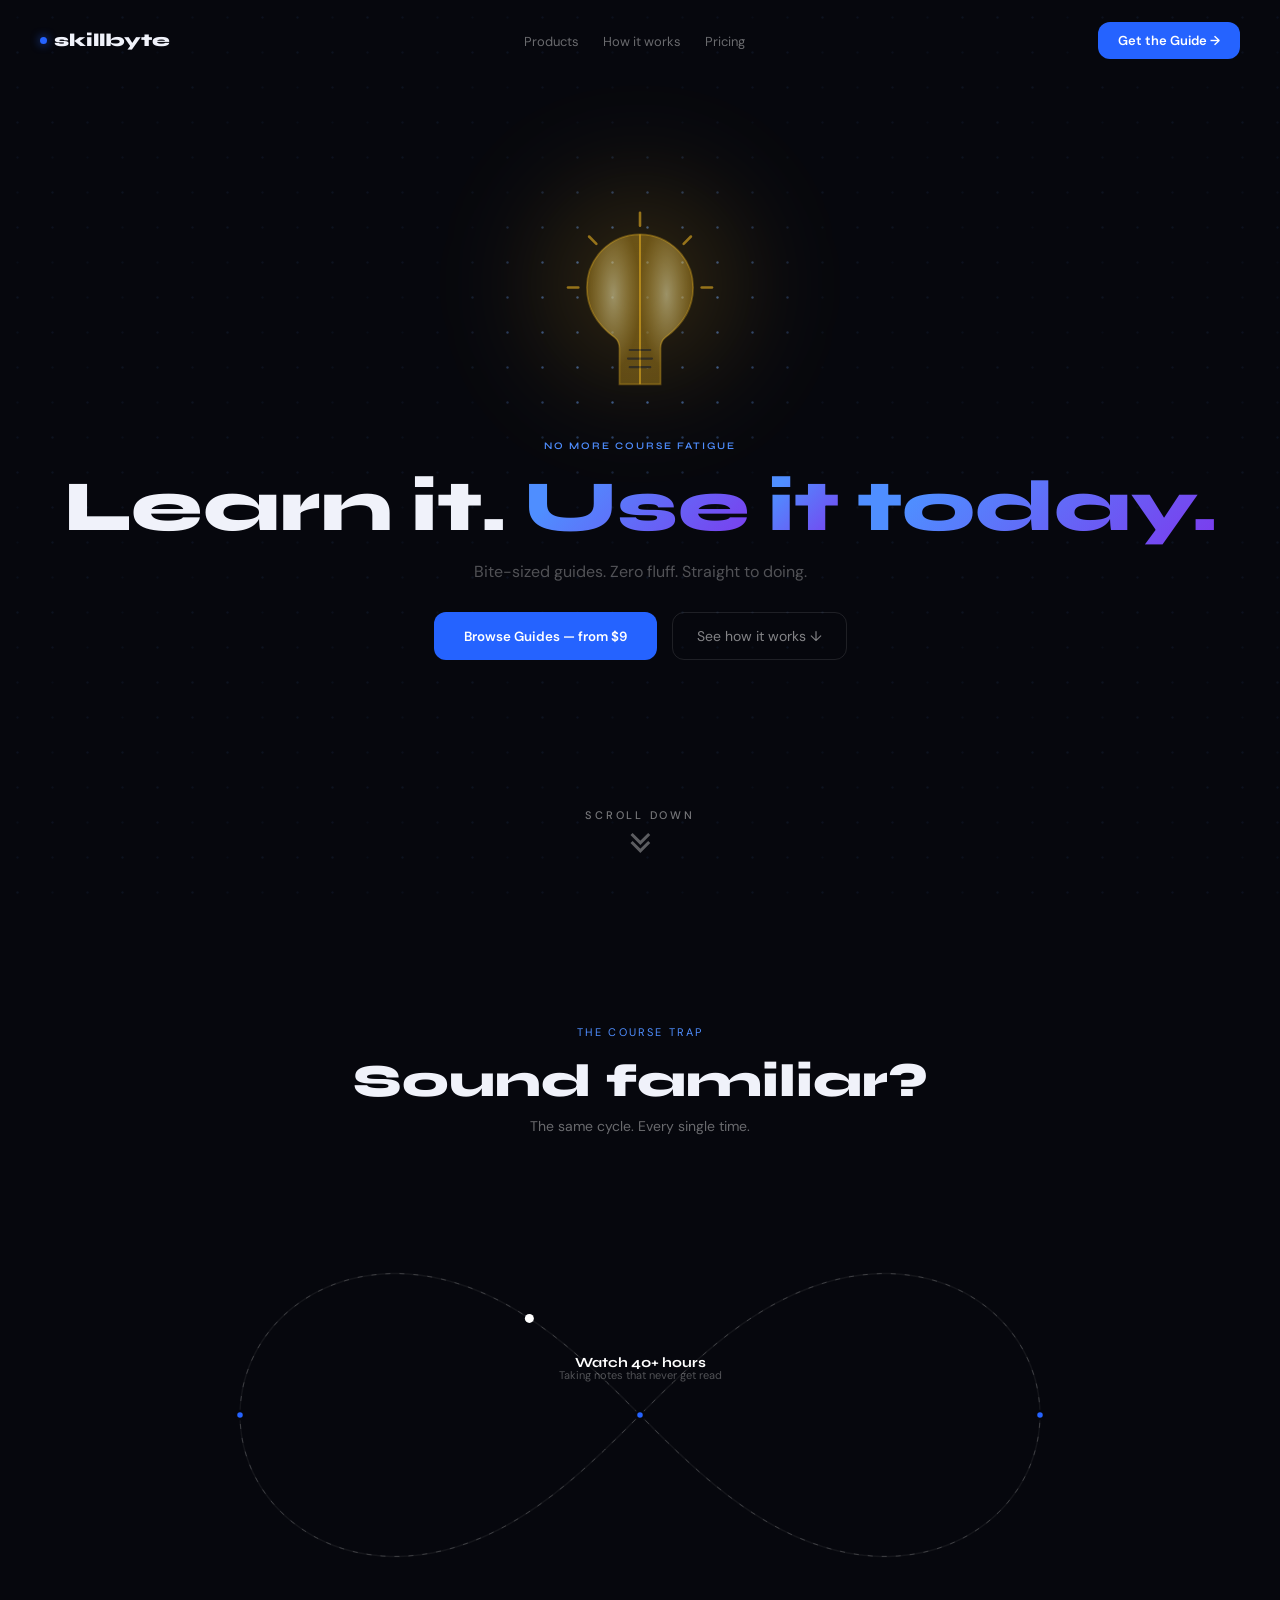
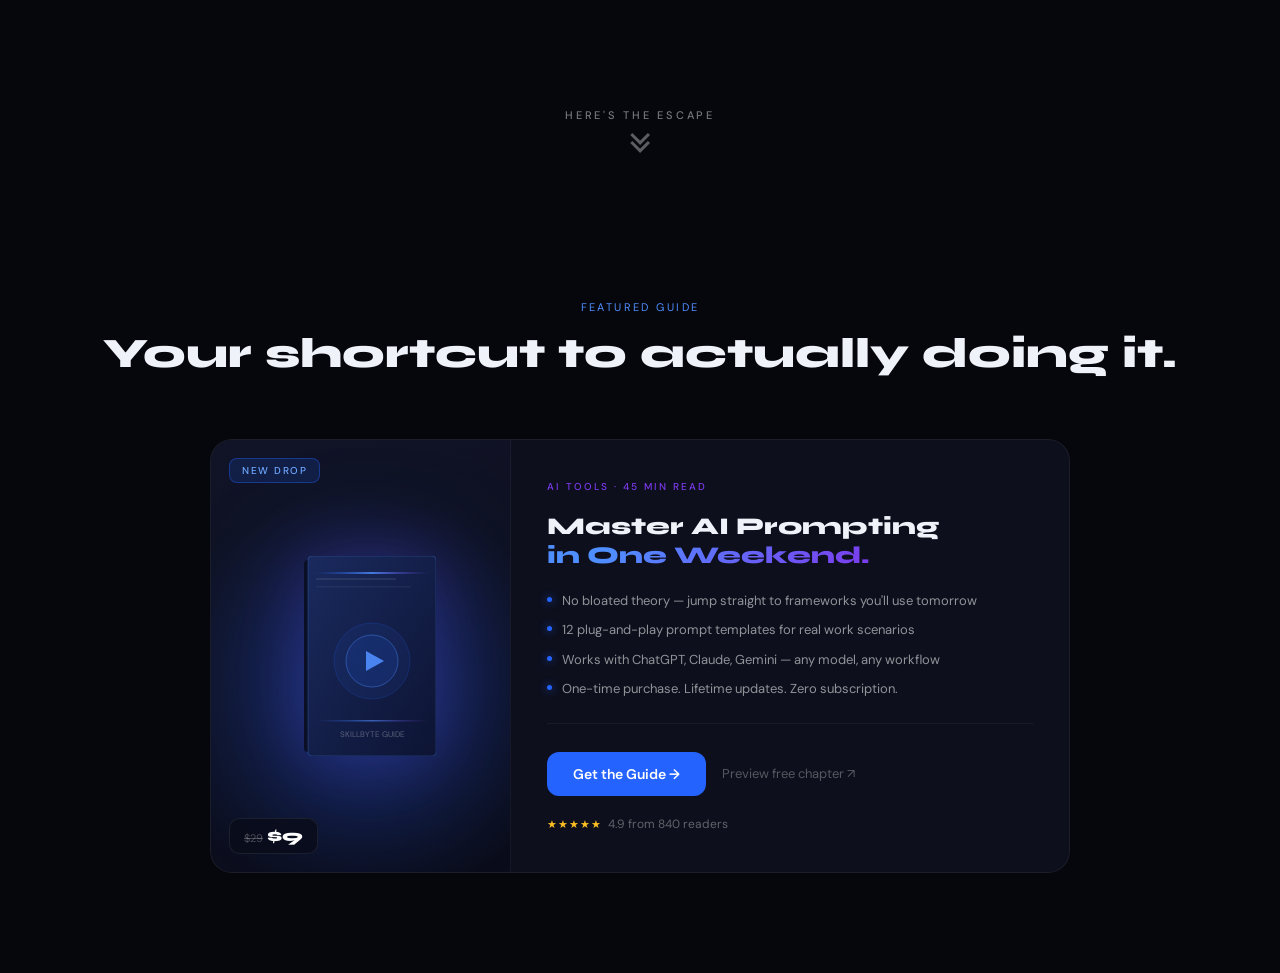
==== index.html @ 8f0558ce "Rename homepage.html to index.html for Vercel" ====
<!DOCTYPE html>
<html lang="en">
<head>
  <meta charset="UTF-8">
  <meta name="viewport" content="width=device-width, initial-scale=1.0">
  <title>Skillbyte | Break the Loop</title>
  <link href="https://fonts.googleapis.com/css2?family=Syne:wght@700;800&family=DM+Sans:wght@300;400;500&display=swap" rel="stylesheet">
  <style>
    /* GLOBAL & UTILS */
    * { margin: 0; padding: 0; box-sizing: border-box; }
    html { scroll-behavior: smooth; }
    body { background: #06070d; overflow-x: hidden; color: white; }

    /* ─── HERO ─── */
    #hero {
      height: 100vh; width: 100%;
      display: flex; flex-direction: column;
      align-items: center; justify-content: center;
      position: relative; font-family: 'Syne', sans-serif;
    }
    #bg { position: absolute; inset: 0; z-index: 0; pointer-events: none; }

    nav {
      position: absolute; top: 0; left: 0; right: 0; z-index: 10;
      display: flex; align-items: center; justify-content: space-between;
      padding: 0 40px; height: 80px;
    }
    .logo { font-size: 18px; font-weight: 800; color: #f0f2fa; text-decoration: none; display: flex; align-items: center; gap: 7px; }
    .logo-dot { width: 7px; height: 7px; border-radius: 50%; background: #2563ff; box-shadow: 0 0 10px rgba(37,99,255,0.8); }
    .nav-links { display: flex; gap: 24px; list-style: none; }
    .nav-links a { font-size: 13px; color: rgba(255,255,255,0.4); text-decoration: none; transition: 0.3s; font-family: 'DM Sans'; }
    .nav-links a:hover { color: #fff; }

    .bulb-wrap {
      position: relative; z-index: 2; height: 240px; width: 200px;
      display: flex; justify-content: center; align-items: center; margin-top: -40px;
      cursor: pointer; transition: transform 0.6s cubic-bezier(0.175, 0.885, 0.32, 1.275);
    }
    .bulb-wrap:hover { transform: scale(1.08); }

    .scroll-down-icon {
      position: absolute; bottom: 50px; left: 50%; transform: translateX(-50%);
      display: flex; flex-direction: column; align-items: center;
      z-index: 10; animation: breathe 3s infinite ease-in-out;
    }
    .scroll-text {
      font-family: 'DM Sans', sans-serif; font-size: 11px; font-weight: 500;
      letter-spacing: 0.25em; text-transform: uppercase;
      color: rgba(255,255,255,0.45); margin-bottom: 12px;
    }
    .chevron-group { display: flex; flex-direction: column; align-items: center; }
    .chevron-group span {
      display: block; width: 14px; height: 14px;
      border-bottom: 3px solid rgba(255,255,255,0.35);
      border-right: 3px solid rgba(255,255,255,0.35);
      transform: rotate(45deg); margin-top: -6px;
    }

    @keyframes breathe {
      0%, 100% { opacity: 0.4; transform: translateX(-50%) translateY(0); }
      50% { opacity: 0.9; transform: translateX(-50%) translateY(12px); }
    }

    #bloom {
      position: absolute; top: 35%; left: 50%; transform: translate(-50%, -50%);
      width: 300px; height: 300px;
      background: radial-gradient(circle, rgba(251,191,36,0.4) 0%, rgba(251,191,36,0.05) 60%, transparent 80%);
      filter: blur(45px); z-index: 1; opacity: 0; pointer-events: none;
    }

    svg#bulb { width: 120px; height: 200px; overflow: visible; }
    #hL, #hR { opacity: 0; }

    .content {
      position: relative; z-index: 5; display: flex; flex-direction: column;
      align-items: center; gap: 15px; text-align: center;
    }
    .eyebrow { font-size: 10px; font-weight: 600; letter-spacing: .2em; text-transform: uppercase; color: #4f8eff; opacity: 0; transform: translateY(10px); transition: 0.6s; }
    .eyebrow.show { opacity: 1; transform: none; }
    h1 { font-size: clamp(40px,6vw,72px); font-weight: 800; color: #f0f2fa; line-height: 1.1; display: flex; flex-wrap: wrap; justify-content: center; gap: 0 18px; }
    .word { opacity: 0; transform: translateY(30px); transition: 0.7s cubic-bezier(0.2,0,0.2,1); }
    .word.show { opacity: 1; transform: none; }
    .word.accent { background: linear-gradient(135deg,#4f8eff 20%,#7c3aed 100%); -webkit-background-clip: text; -webkit-text-fill-color: transparent; }
    .sub { font-size: 16px; color: rgba(255,255,255,0.3); max-width: 440px; font-family: 'DM Sans'; opacity: 0; transform: translateY(15px); transition: 0.6s; }
    .sub.show { opacity: 1; transform: none; }
    .btns { display: flex; gap: 15px; margin-top: 15px; opacity: 0; transform: translateY(10px); transition: 0.6s; }
    .btns.show { opacity: 1; transform: none; }

    .bp { padding: 14px 30px; border-radius: 12px; background: #2563ff; color: #fff; border: none; font-weight: 600; cursor: pointer; transition: 0.3s; font-family: 'DM Sans'; }
    .bp:hover { background: #3b7fff; transform: translateY(-2px); box-shadow: 0 10px 20px rgba(37,99,255,0.3); }
    .bs { padding: 14px 24px; border-radius: 12px; background: transparent; color: rgba(255,255,255,0.5); border: 1px solid rgba(255,255,255,0.1); cursor: pointer; transition: 0.3s; font-family: 'DM Sans'; font-size: 14px; }
    .bs:hover { color: #fff; border-color: rgba(255,255,255,0.4); background: rgba(255,255,255,0.03); }

    /* ─── TRAP SECTION ─── */
    #trap {
      background: #06070d; min-height: 100vh;
      display: flex; flex-direction: column; align-items: center; justify-content: center;
      padding: 120px 40px; position: relative;
    }
    .trap-content-wrapper {
  text-align: center;
  width: 100%; /* Ensures the wrapper fills the flex container for proper alignment */
  z-index: 2;   /* Keeps text above the background dots/canvas */
}
    .trap-eyebrow { font-family: 'DM Sans', sans-serif; font-size: 11px; letter-spacing: 0.2em; text-transform: uppercase; color: #4f8eff; margin-bottom: 14px; }
    .trap-headline { font-family: 'Syne', sans-serif; font-size: clamp(28px,4vw,46px); font-weight: 800; color: #f0f2fa; margin-bottom: 8px; }
    .trap-sub { font-family: 'DM Sans', sans-serif; font-size: 14px; color: rgba(255,255,255,0.4); margin-bottom: 60px; }
    #inf-stage { width: 100%; max-width: 720px; }
    #inf-svg { width: 100%; display: block; overflow: visible; }
    .lbl-g { transition: opacity 0.55s ease; pointer-events: none; }

    /* reveal animations */
    .trap-headline { opacity: 0; transform: translateY(30px); transition: opacity 0.8s cubic-bezier(0.2,0,0.2,1), transform 0.8s cubic-bezier(0.2,0,0.2,1); }
    .trap-eyebrow, .trap-sub { opacity: 0; transform: translateY(20px); transition: all 0.7s ease-out; }
    .reveal-active { opacity: 1 !important; transform: translateY(0) !important; }
    .reveal-item { opacity: 0; transform: translateY(20px); transition: all 0.8s cubic-bezier(0.2,0,0.2,1); }
    .reveal-item.reveal-active { opacity: 1; transform: translateY(0); }

    /* ─── CARD SECTION ─── */
    #featured {
      background: #06070d;
      padding: 100px 40px;
      display: flex;
      flex-direction: column;
      align-items: center;
      font-family: 'DM Sans', sans-serif;
    }

    .sb-eyebrow {
      font-family: 'DM Sans', sans-serif;
      font-size: 11px; letter-spacing: 0.22em;
      text-transform: uppercase; color: #4f8eff;
      margin-bottom: 14px; text-align: center;
    }
    .sb-section-title {
      font-family: 'Syne', sans-serif;
      font-size: clamp(26px, 3.5vw, 42px);
      font-weight: 800; color: #f0f2fa;
      margin-bottom: 60px; text-align: center;
    }

    .sb-card {
      position: relative; max-width: 860px; width: 100%;
      border-radius: 22px; display: flex; overflow: hidden;
      cursor: pointer;
      transition: transform 0.4s cubic-bezier(0.175, 0.885, 0.32, 1.275);
      background: #0d0f1c; border: 1px solid rgba(255,255,255,0.06);
    }
    .sb-card::before {
      content: ''; position: absolute; inset: -1px; border-radius: 23px;
      background: linear-gradient(135deg, rgba(37,99,255,0.55) 0%, rgba(124,58,237,0.35) 50%, transparent 100%);
      z-index: 0; opacity: 0; transition: opacity 0.45s ease;
    }
    .sb-card::after {
      content: ''; position: absolute; inset: 1px;
      border-radius: 21px; background: #0d0f1c; z-index: 1;
    }
    .sb-card:hover::before { opacity: 1; }
    .sb-card:hover { transform: translateY(-6px); }
    .sb-card:hover .sb-glow-orb { opacity: 1; }

    .sb-glow-orb {
      position: absolute; width: 420px; height: 320px;
      top: 50%; left: 40%; transform: translate(-50%, -50%);
      background: radial-gradient(ellipse, rgba(37,99,255,0.18) 0%, rgba(124,58,237,0.08) 50%, transparent 75%);
      filter: blur(40px); z-index: 2; opacity: 0;
      transition: opacity 0.5s ease; pointer-events: none;
    }

    .sb-card-image {
      position: relative; z-index: 3; flex: 0 0 300px; min-height: 380px;
      background: linear-gradient(160deg, #111427 0%, #0a0c1a 100%);
      display: flex; align-items: center; justify-content: center;
      overflow: hidden; border-right: 1px solid rgba(255,255,255,0.04);
    }
    .sb-img-bg-glow {
      position: absolute; inset: 0;
      background: radial-gradient(circle at 50% 60%, rgba(37,99,255,0.22) 0%, transparent 70%);
      pointer-events: none;
    }
    .sb-book-mockup {
      position: relative; z-index: 2; width: 150px;
      filter: drop-shadow(0 20px 60px rgba(37,99,255,0.35)) drop-shadow(0 0 30px rgba(124,58,237,0.2));
      transition: filter 0.4s ease, transform 0.4s ease;
    }
    .sb-card:hover .sb-book-mockup {
      filter: drop-shadow(0 24px 80px rgba(37,99,255,0.55)) drop-shadow(0 0 50px rgba(124,58,237,0.35));
      transform: scale(1.05) rotate(-1deg);
    }

    .sb-badge {
      position: absolute; top: 18px; left: 18px; z-index: 4;
      background: rgba(37,99,255,0.15); border: 1px solid rgba(37,99,255,0.4);
      border-radius: 8px; padding: 5px 12px; font-size: 10px; font-weight: 500;
      letter-spacing: 0.15em; text-transform: uppercase; color: #6fa8ff;
      backdrop-filter: blur(8px);
    }
    .sb-price-tag {
      position: absolute; bottom: 18px; left: 18px; z-index: 4;
      background: rgba(10,12,26,0.85); border: 1px solid rgba(255,255,255,0.08);
      border-radius: 10px; padding: 6px 14px;
      display: flex; align-items: baseline; gap: 4px; backdrop-filter: blur(8px);
    }
    .sb-price-old { font-size: 11px; color: rgba(255,255,255,0.25); text-decoration: line-through; }
    .sb-price-new { font-family: 'Syne', sans-serif; font-size: 18px; font-weight: 800; color: #fff; }

    .sb-card-body {
      position: relative; z-index: 3; flex: 1;
      padding: 40px 36px; display: flex; flex-direction: column;
      justify-content: center; gap: 20px;
    }
    .sb-card-tag { font-size: 10px; letter-spacing: 0.2em; text-transform: uppercase; color: #7c3aed; font-weight: 500; }
    .sb-card-title { font-family: 'Syne', sans-serif; font-size: 24px; font-weight: 800; color: #f0f2fa; line-height: 1.2; }
    .sb-card-title span { background: linear-gradient(135deg, #4f8eff 20%, #7c3aed 100%); -webkit-background-clip: text; -webkit-text-fill-color: transparent; }

    .sb-pointers { display: flex; flex-direction: column; gap: 10px; list-style: none; padding: 0; margin: 0; }
    .sb-pointer { display: flex; align-items: flex-start; gap: 10px; font-size: 13px; color: rgba(255,255,255,0.55); line-height: 1.5; }
    .sb-pointer-dot { width: 5px; height: 5px; border-radius: 50%; background: #2563ff; margin-top: 6px; flex-shrink: 0; box-shadow: 0 0 8px rgba(37,99,255,0.8); }

    .sb-divider { height: 1px; background: rgba(255,255,255,0.05); margin: 4px 0; }

    .sb-cta-row { display: flex; align-items: center; gap: 16px; margin-top: 4px; }
    .sb-cta-btn {
      padding: 13px 26px; border-radius: 12px; background: #2563ff;
      color: #fff; border: none; font-weight: 600; font-size: 14px;
      cursor: pointer; font-family: 'DM Sans', sans-serif;
      transition: all 0.3s ease; position: relative; overflow: hidden;
    }
    .sb-cta-btn::after { content: ''; position: absolute; inset: 0; background: linear-gradient(135deg, transparent 40%, rgba(255,255,255,0.15) 100%); opacity: 0; transition: opacity 0.3s; }
    .sb-cta-btn:hover { background: #3b7fff; transform: translateY(-2px); box-shadow: 0 10px 30px rgba(37,99,255,0.4), 0 0 60px rgba(37,99,255,0.15); }
    .sb-cta-btn:hover::after { opacity: 1; }

    .sb-cta-link {
      font-size: 13px; color: rgba(255,255,255,0.3); cursor: pointer;
      transition: color 0.3s; background: none; border: none;
      font-family: 'DM Sans', sans-serif; display: flex; align-items: center; gap: 5px;
    }
    .sb-cta-link:hover { color: rgba(255,255,255,0.7); }

    .sb-rating { display: flex; align-items: center; gap: 6px; font-size: 12px; color: rgba(255,255,255,0.35); }
    .sb-stars { color: #fbbf24; font-size: 11px; letter-spacing: 1px; }

    .sb-shimmer-edge {
      position: absolute; top: 0; left: 0; right: 0; height: 1px;
      background: linear-gradient(90deg, transparent 0%, rgba(37,99,255,0.6) 40%, rgba(124,58,237,0.6) 60%, transparent 100%);
      z-index: 5; opacity: 0; transition: opacity 0.4s ease;
      border-radius: 22px 22px 0 0;
    }
    .sb-card:hover .sb-shimmer-edge { opacity: 1; }

    @media (max-width: 620px) {
      .sb-card { flex-direction: column; }
      .sb-card-image { flex: 0 0 220px; min-height: 220px; border-right: none; border-bottom: 1px solid rgba(255,255,255,0.04); }
    }
  </style>
</head>
<body>

<!-- ─── HERO ─── -->
<div id="hero">
  <canvas id="bg"></canvas>
  <nav>
    <a href="#" class="logo"><span class="logo-dot"></span>skillbyte</a>
    <ul class="nav-links">
      <li><a href="#">Products</a></li>
      <li><a href="#">How it works</a></li>
      <li><a href="#">Pricing</a></li>
    </ul>
    <button class="bp" style="padding:10px 20px; font-size:13px">Get the Guide →</button>
  </nav>

  <div class="bulb-wrap" id="bulbTrigger">
    <div id="bloom"></div>
    <svg id="bulb" viewBox="0 0 140 220">
      <defs>
        <clipPath id="cL"><rect x="0" y="0" width="70" height="220"/></clipPath>
        <clipPath id="cR"><rect x="70" y="0" width="70" height="220"/></clipPath>
        <radialGradient id="ig" cx="50%" cy="40%" r="50%">
          <stop offset="0%" stop-color="#fff9c4" stop-opacity="0" id="ig0"/>
          <stop offset="100%" stop-color="#fbbf24" stop-opacity="0" id="ig1"/>
        </radialGradient>
      </defs>
      <g id="hL" clip-path="url(#cL)">
        <path d="M70,10 C36,10 8,38 8,72 C8,96 21,116 40,130 C44,133 46,138 46,143 L46,185 L70,185 Z" fill="url(#ig)" stroke="#fbbf24" stroke-opacity="0.3" stroke-width="2"/>
        <path d="M70,145 L58,145 M70,155 L56,155 M70,165 L58,165" fill="none" stroke="#222" stroke-width="2.5" stroke-linecap="round"/>
      </g>
      <g id="hR" clip-path="url(#cR)">
        <path d="M70,10 C104,10 132,38 132,72 C132,96 119,116 100,130 C96,133 94,138 94,143 L94,185 L70,185 Z" fill="url(#ig)" stroke="#fbbf24" stroke-opacity="0.3" stroke-width="2"/>
        <path d="M70,145 L82,145 M70,155 L84,155 M70,165 L82,165" fill="none" stroke="#222" stroke-width="2.5" stroke-linecap="round"/>
      </g>
      <line id="seam" x1="70" y1="10" x2="70" y2="185" stroke="#fbbf24" stroke-width="1.5" opacity="0"/>
      <g id="rays" opacity="0">
        <line x1="70" y1="0" x2="70" y2="-15" stroke="#fbbf24" stroke-width="3" stroke-linecap="round"/>
        <line x1="70" y1="0" x2="70" y2="-12" stroke="#fbbf24" stroke-width="3" stroke-linecap="round" transform="rotate(45 70 72)"/>
        <line x1="70" y1="0" x2="70" y2="-12" stroke="#fbbf24" stroke-width="3" stroke-linecap="round" transform="rotate(-45 70 72)"/>
        <line x1="70" y1="0" x2="70" y2="-12" stroke="#fbbf24" stroke-width="3" stroke-linecap="round" transform="rotate(90 70 72)"/>
        <line x1="70" y1="0" x2="70" y2="-12" stroke="#fbbf24" stroke-width="3" stroke-linecap="round" transform="rotate(-90 70 72)"/>
      </g>
    </svg>
  </div>

  <div class="scroll-down-icon">
    <span class="scroll-text">Scroll Down</span>
    <div class="chevron-group"><span></span><span></span></div>
  </div>

  <div class="content">
    <p class="eyebrow" id="ey">No more course fatigue</p>
    <h1>
      <span class="word" id="w0">Learn</span>
      <span class="word" id="w1">it.</span>
      <span class="word accent" id="w2">Use</span>
      <span class="word accent" id="w3">it</span>
      <span class="word accent" id="w4">today.</span>
    </h1>
    <p class="sub" id="sub">Bite-sized guides. Zero fluff. Straight to doing.</p>
    <div class="btns" id="btns">
      <button class="bp">Browse Guides — from $9</button>
      <button class="bs" onclick="document.getElementById('trap').scrollIntoView({behavior:'smooth'})">See how it works ↓</button>
    </div>
  </div>
</div>

<!-- ─── TRAP / LOOP ─── -->
<section id="trap">
  <div class="trap-content-wrapper">
    <p class="trap-eyebrow reveal-item">The course trap</p>
    <h2 class="trap-headline reveal-item">Sound familiar?</h2>
    <p class="trap-sub reveal-item">The same cycle. Every single time.</p>
  </div>

  <div id="inf-stage">
    <svg id="inf-svg" viewBox="0 0 720 480" xmlns="http://www.w3.org/2000/svg">
      <path id="lem-base" fill="none" stroke="rgba(255,255,255,0.055)" stroke-width="1.5"/>
      <path id="lem-dash" fill="none" stroke="rgba(255,255,255,0.18)" stroke-width="1" stroke-dasharray="5 9"/>
      <circle id="nd0" r="4" fill="#2563ff" stroke="#06070d" stroke-width="2.5"/>
      <circle id="nd1" r="4" fill="#2563ff" stroke="#06070d" stroke-width="2.5"/>
      <circle id="nd2" r="4" fill="#2563ff" stroke="#06070d" stroke-width="2.5"/>
      <circle id="nd-ring" r="11" fill="none" stroke="rgba(37,99,255,0.4)" stroke-width="1" opacity="0"/>
      <g id="lbl0" class="lbl-g" opacity="0"><text id="l0t" font-family="'Syne',sans-serif" font-size="14" font-weight="700" fill="#fff"/><text id="l0s" font-family="'DM Sans',sans-serif" font-size="11" fill="rgba(255,255,255,0.3)"/></g>
      <g id="lbl1" class="lbl-g" opacity="0"><text id="l1t" font-family="'Syne',sans-serif" font-size="14" font-weight="700" fill="#fff"/><text id="l1s" font-family="'DM Sans',sans-serif" font-size="11" fill="rgba(255,255,255,0.3)"/></g>
      <g id="lbl2" class="lbl-g" opacity="0"><text id="l2t" font-family="'Syne',sans-serif" font-size="14" font-weight="700" fill="#fff"/><text id="l2s" font-family="'DM Sans',sans-serif" font-size="11" fill="rgba(255,255,255,0.3)"/></g>
      <circle id="traveller" r="4.5" fill="#ffffff"/>
    </svg>
  </div>

  <div class="scroll-down-icon">
    <span class="scroll-text">Here's the Escape</span>
    <div class="chevron-group"><span></span><span></span></div>
  </div>
</section>

<!-- ─── FEATURED CARD ─── -->
<section id="featured" class="reveal-section">
  <p class="sb-eyebrow reveal-item">Featured Guide</p>
  <h2 class="sb-section-title reveal-item">Your shortcut to actually doing it.</h2>

  <div class="sb-card reveal-item">
    <div class="sb-shimmer-edge"></div>
    <div class="sb-glow-orb"></div>

    <div class="sb-card-image">
      <div class="sb-img-bg-glow"></div>
      <div class="sb-badge">New Drop</div>

      <svg class="sb-book-mockup" viewBox="0 0 150 200" xmlns="http://www.w3.org/2000/svg">
        <defs>
          <linearGradient id="bookCover" x1="0%" y1="0%" x2="100%" y2="100%">
            <stop offset="0%" stop-color="#1a2a5e"/>
            <stop offset="100%" stop-color="#0d1433"/>
          </linearGradient>
          <linearGradient id="bookSpine" x1="0%" y1="0%" x2="100%" y2="0%">
            <stop offset="0%" stop-color="#0a0f25"/>
            <stop offset="100%" stop-color="#1a2a5e"/>
          </linearGradient>
          <linearGradient id="glowLine" x1="0%" y1="0%" x2="100%" y2="0%">
            <stop offset="0%" stop-color="#2563ff" stop-opacity="0"/>
            <stop offset="50%" stop-color="#4f8eff"/>
            <stop offset="100%" stop-color="#7c3aed" stop-opacity="0"/>
          </linearGradient>
        </defs>
        <rect x="18" y="4" width="132" height="192" rx="4" fill="url(#bookSpine)"/>
        <rect x="22" y="0" width="128" height="200" rx="4" fill="url(#bookCover)"/>
        <rect x="22" y="0" width="128" height="200" rx="4" fill="none" stroke="rgba(79,142,255,0.25)" stroke-width="1"/>
        <rect x="30" y="16" width="112" height="2" rx="1" fill="url(#glowLine)" opacity="0.8"/>
        <rect x="30" y="22" width="80" height="2" rx="1" fill="rgba(255,255,255,0.08)"/>
        <rect x="30" y="30" width="95" height="1.5" rx="1" fill="rgba(255,255,255,0.05)"/>
        <circle cx="86" cy="105" r="38" fill="rgba(37,99,255,0.08)" stroke="rgba(37,99,255,0.2)" stroke-width="1"/>
        <circle cx="86" cy="105" r="26" fill="rgba(37,99,255,0.12)" stroke="rgba(79,142,255,0.4)" stroke-width="1"/>
        <polygon points="80,95 80,115 98,105" fill="#4f8eff" opacity="0.9"/>
        <rect x="30" y="164" width="112" height="1.5" rx="1" fill="url(#glowLine)" opacity="0.6"/>
        <text x="86" y="181" font-family="'DM Sans', sans-serif" font-size="8" fill="rgba(255,255,255,0.3)" text-anchor="middle">SKILLBYTE GUIDE</text>
      </svg>

      <div class="sb-price-tag">
        <span class="sb-price-old">$29</span>
        <span class="sb-price-new">$9</span>
      </div>
    </div>

    <div class="sb-card-body">
      <p class="sb-card-tag">AI Tools · 45 min read</p>
      <h3 class="sb-card-title">Master AI Prompting<br><span>in One Weekend.</span></h3>

      <ul class="sb-pointers">
        <li class="sb-pointer">
          <div class="sb-pointer-dot"></div>
          <span>No bloated theory — jump straight to frameworks you'll use tomorrow</span>
        </li>
        <li class="sb-pointer">
          <div class="sb-pointer-dot"></div>
          <span>12 plug-and-play prompt templates for real work scenarios</span>
        </li>
        <li class="sb-pointer">
          <div class="sb-pointer-dot"></div>
          <span>Works with ChatGPT, Claude, Gemini — any model, any workflow</span>
        </li>
        <li class="sb-pointer">
          <div class="sb-pointer-dot"></div>
          <span>One-time purchase. Lifetime updates. Zero subscription.</span>
        </li>
      </ul>

      <div class="sb-divider"></div>

      <div class="sb-cta-row">
        <button class="sb-cta-btn">Get the Guide →</button>
        <button class="sb-cta-link">Preview free chapter ↗</button>
      </div>

      <div class="sb-rating">
        <span class="sb-stars">★★★★★</span>
        <span>4.9 from 840 readers</span>
      </div>
    </div>
  </div>
</section>

<script>
(function(){
  // 1. HERO CANVAS DOTS
  const canvas = document.getElementById('bg'), ctx = canvas.getContext('2d');
  let dots = [], W, H, mx = -999, my = -999, pulse = 0, pulseX = 0, pulseY = 0;
  const clinkSound = new Audio('https://www.soundjay.com/buttons/button-10.mp3');
  clinkSound.volume = 0.4;

  function resize() {
    W = canvas.width = window.innerWidth; H = canvas.height = window.innerHeight;
    dots = []; const spacing = 35;
    for (let x = spacing / 2; x < W; x += spacing)
      for (let y = spacing / 2; y < H; y += spacing)
        dots.push({ x, y, baseO: 0.04 + Math.random() * 0.04 });
  }
  function drawDots() {
    ctx.clearRect(0, 0, W, H);
    dots.forEach(d => {
      let distM = Math.hypot(d.x - mx, d.y - my);
      let hover = distM < 160 ? (1 - distM / 160) * 0.5 : 0;
      let wave = 0;
      if (pulse > 0) {
        let distB = Math.hypot(d.x - pulseX, d.y - pulseY);
        let waveR = pulse * 1200, waveD = Math.abs(distB - waveR);
        if (waveD < 100) wave = (1 - waveD / 100) * 0.5 * (1 - pulse);
      }
      ctx.beginPath(); ctx.arc(d.x, d.y, 1.2, 0, 7);
      ctx.fillStyle = `rgba(100, 160, 255, ${d.baseO + hover + wave})`;
      ctx.fill();
    });
    if (pulse > 0) { pulse += 0.015; if (pulse > 1) pulse = 0; }
    requestAnimationFrame(drawDots);
  }
  window.addEventListener('resize', resize);
  window.addEventListener('mousemove', e => { mx = e.clientX; my = e.clientY; });
  resize(); drawDots();

  // 2. HERO ANIMATION
  const anim = (dur, fn) => new Promise(res => {
    const s = performance.now();
    function step(now) {
      let p = Math.min((now - s) / dur, 1);
      fn(p); p < 1 ? requestAnimationFrame(step) : res();
    }
    requestAnimationFrame(step);
  });

  async function runHero() {
    document.getElementById('ey').classList.add('show');
    for (let i = 0; i < 5; i++) {
      await new Promise(r => setTimeout(r, 90));
      document.getElementById('w' + i).classList.add('show');
    }
    document.getElementById('sub').classList.add('show');
    document.getElementById('btns').classList.add('show');
    const hL = document.getElementById('hL'), hR = document.getElementById('hR');
    await anim(1000, p => {
      let x = 60 * (1 - p);
      hL.style.transform = `translateX(${-x}px)`;
      hR.style.transform = `translateX(${x}px)`;
      hL.style.opacity = hR.style.opacity = p;
    });
    clinkSound.play().catch(() => {});
    document.getElementById('seam').style.opacity = 0.5;
    const r = document.getElementById('bulb').getBoundingClientRect();
    pulseX = r.left + r.width / 2; pulseY = r.top + r.height / 2; pulse = 0.01;
    anim(500, p => {
      document.getElementById('ig0').setAttribute('stop-opacity', p);
      document.getElementById('ig1').setAttribute('stop-opacity', p * 0.6);
      document.getElementById('bloom').style.opacity = p;
      document.getElementById('rays').style.opacity = p;
    });
  }
  setTimeout(runHero, 600);

  // 3. INFINITY LOOP
  const cx = 360, cy = 220, a = 400;
  function lem(t) {
    const d = 1 + Math.sin(t) * Math.sin(t);
    return { x: cx + a * Math.cos(t) / d, y: cy + a * Math.sin(t) * Math.cos(t) / d };
  }
  function buildPath() {
    let d = '';
    for (let i = 0; i <= 500; i++) {
      const t = (i / 500) * 2 * Math.PI, p = lem(t);
      d += (i === 0 ? 'M' : 'L') + p.x.toFixed(1) + ',' + p.y.toFixed(1);
    }
    return d + 'Z';
  }
  document.getElementById('lem-base').setAttribute('d', buildPath());
  document.getElementById('lem-dash').setAttribute('d', buildPath());

  const nodes = [
    { label: 'Watch 40+ hours',    sub: 'Taking notes that never get read', angle: Math.PI * 0.5, offX: 0,   offY: -22, anchor: 'middle' },
    { label: 'Buy another course', sub: '"Surely this one works..."',        angle: Math.PI,       offX: -22, offY: 0,   anchor: 'end'    },
    { label: 'Forget it all',      sub: 'Back to square one',                angle: 0,             offX: 22,  offY: 0,   anchor: 'start'  },
  ];
  nodes.forEach((n, i) => {
    const p = lem(n.angle); n.x = p.x; n.y = p.y;
    document.getElementById('nd' + i).setAttribute('cx', p.x);
    document.getElementById('nd' + i).setAttribute('cy', p.y);
    const tx = p.x + n.offX * 2.6, ty = p.y + n.offY * 2.4;
    const t = document.getElementById('l' + i + 't'), s = document.getElementById('l' + i + 's');
    t.setAttribute('x', tx); t.setAttribute('y', ty); t.setAttribute('text-anchor', n.anchor); t.setAttribute('dominant-baseline', 'central');
    s.setAttribute('x', tx); s.setAttribute('y', ty + 17); s.setAttribute('text-anchor', n.anchor);
    t.textContent = n.label; s.textContent = n.sub;
  });

  let doff = 0;
  (function tickD() { doff -= 0.42; document.getElementById('lem-dash').style.strokeDashoffset = doff; requestAnimationFrame(tickD); })();

  const trav = document.getElementById('traveller'), ring = document.getElementById('nd-ring');
  let T = 0, activeNode = -1, fadeOutTimer = null;
  (function animTravel() {
    T += 0.04; const p = lem(T);
    trav.setAttribute('cx', p.x); trav.setAttribute('cy', p.y);
    let hit = -1;
    nodes.forEach((n, i) => { if (Math.hypot(p.x - n.x, p.y - n.y) < 32) hit = i; });
    if (hit !== -1) {
      if (activeNode !== hit) {
        if (fadeOutTimer) clearTimeout(fadeOutTimer);
        if (activeNode !== -1) document.getElementById('lbl' + activeNode).style.opacity = '0';
        activeNode = hit; document.getElementById('lbl' + hit).style.opacity = '1';
        ring.setAttribute('cx', nodes[hit].x); ring.setAttribute('cy', nodes[hit].y); ring.style.opacity = '1';
      }
    } else if (activeNode !== -1) {
      const prev = activeNode; activeNode = -1; ring.style.opacity = '0';
      fadeOutTimer = setTimeout(() => { document.getElementById('lbl' + prev).style.opacity = '0'; }, 800);
    }
    requestAnimationFrame(animTravel);
  })();

  // 4. SCROLL REVEAL — watches both #trap and #featured
  const observer = new IntersectionObserver((entries) => {
    entries.forEach(entry => {
      if (entry.isIntersecting) {
        entry.target.querySelectorAll('.reveal-item').forEach((item, i) => {
          setTimeout(() => item.classList.add('reveal-active'), i * 150);
        });
        observer.unobserve(entry.target);
      }
    });
  }, { threshold: 0.15 });

  document.querySelectorAll('#trap, #featured').forEach(el => observer.observe(el));
})();
</script>
</body>
</html>
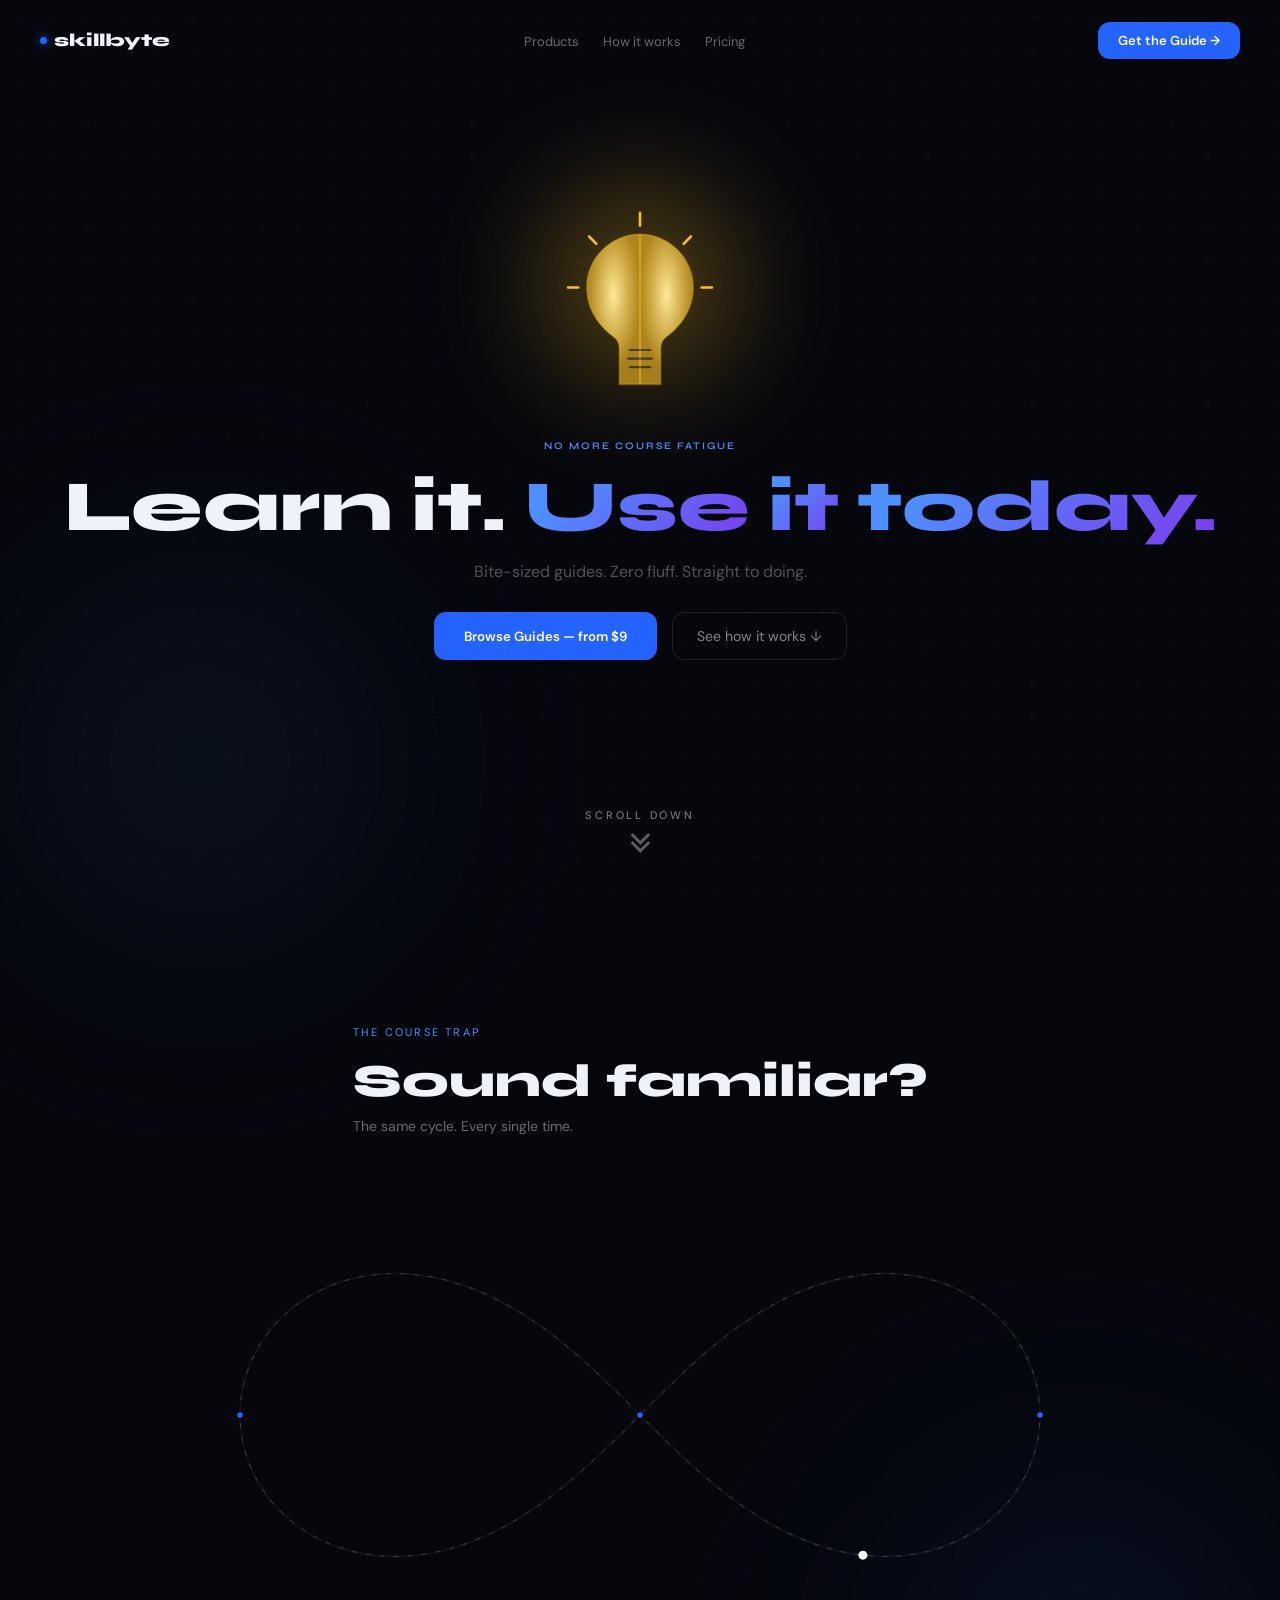
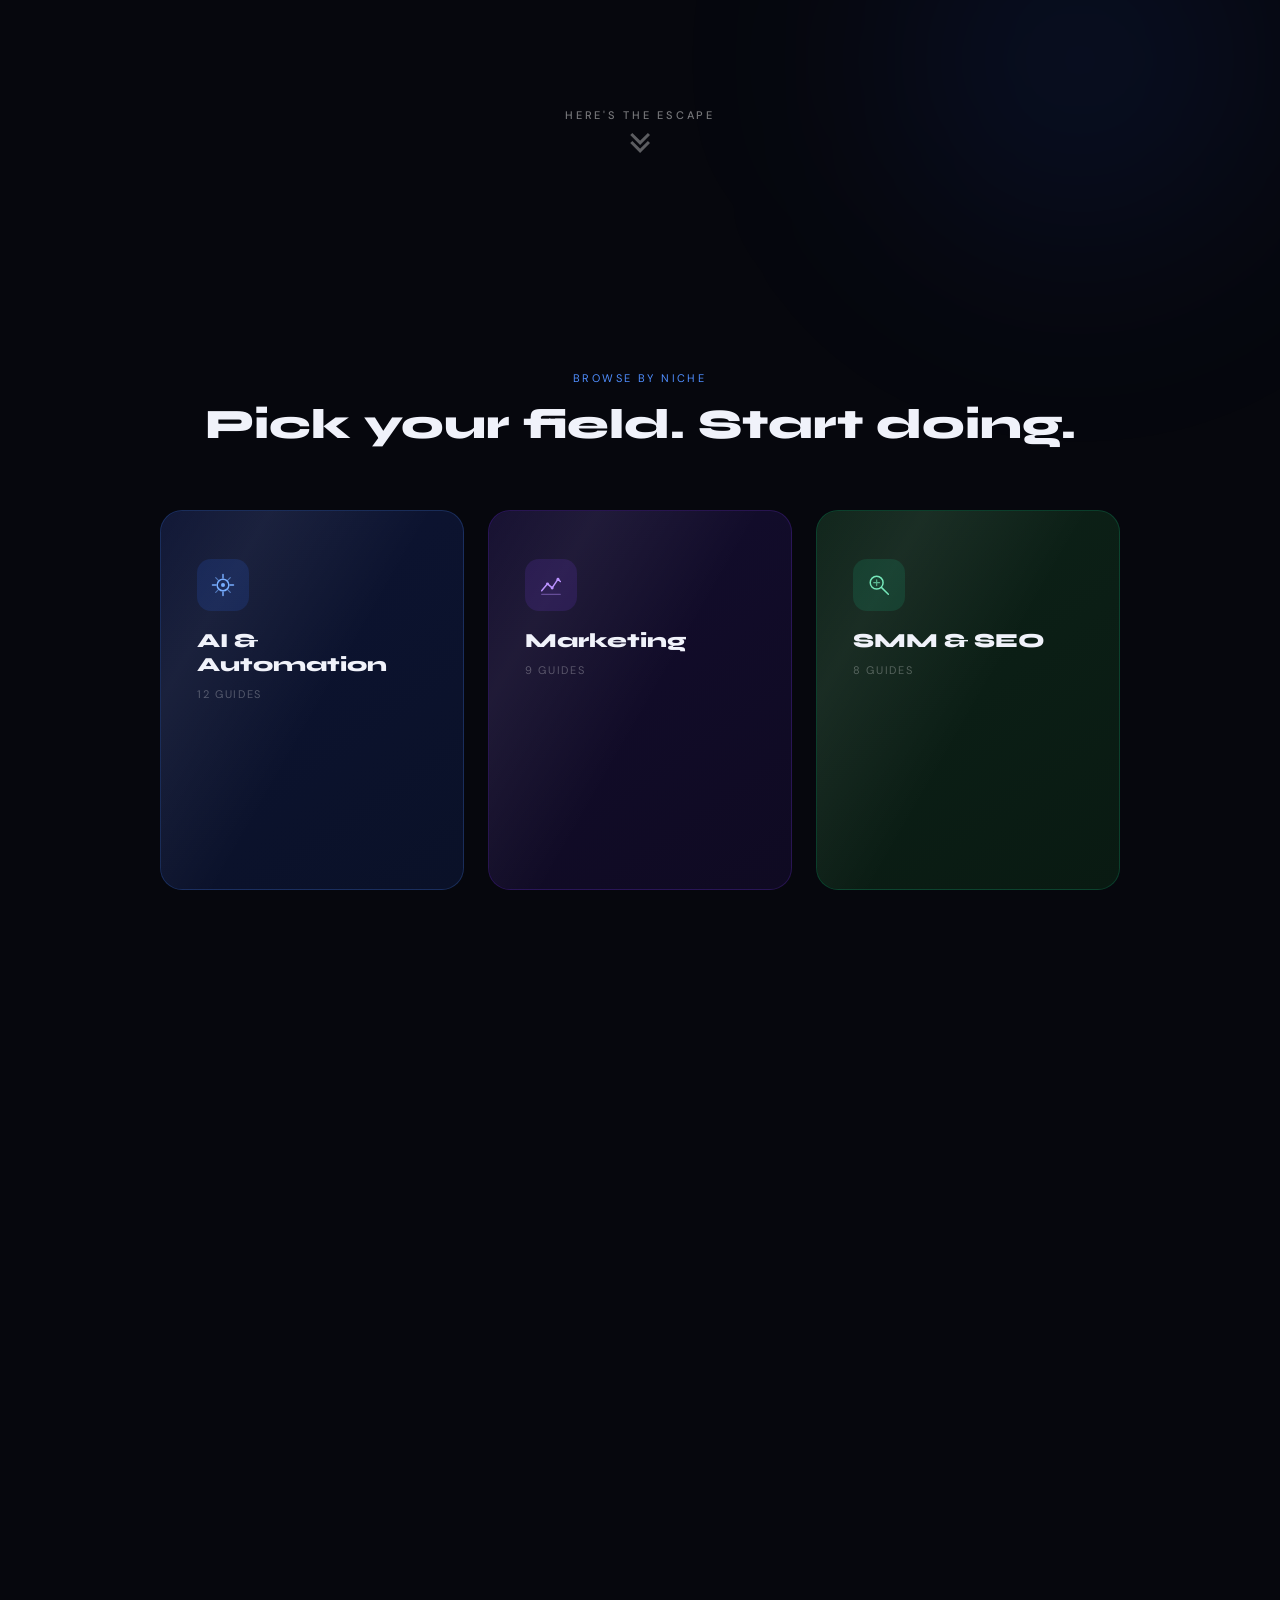
==== commit e6d63470: "Updated with form, testimonial, cards" ====
--- a/index.html
+++ b/index.html
@@ -3,585 +3,433 @@
 <head>
   <meta charset="UTF-8">
   <meta name="viewport" content="width=device-width, initial-scale=1.0">
-  <title>Skillbyte | Break the Loop</title>
-  <link href="https://fonts.googleapis.com/css2?family=Syne:wght@700;800&family=DM+Sans:wght@300;400;500&display=swap" rel="stylesheet">
-  <style>
-    /* GLOBAL & UTILS */
-    * { margin: 0; padding: 0; box-sizing: border-box; }
-    html { scroll-behavior: smooth; }
-    body { background: #06070d; overflow-x: hidden; color: white; }
-
-    /* ─── HERO ─── */
-    #hero {
-      height: 100vh; width: 100%;
-      display: flex; flex-direction: column;
-      align-items: center; justify-content: center;
-      position: relative; font-family: 'Syne', sans-serif;
+
+  <!-- ── PRIMARY SEO ── -->
+  <title>Skillbyte | Learn It. Use It Today. Bite-Sized Guides from $9</title>
+  <meta name="description" content="Skillbyte publishes ruthlessly edited, bite-sized guides on AI, Marketing, and SEO. Zero fluff. Go from zero to doing in a single 45-minute read. From $9.">
+  <meta name="keywords" content="bite-sized guides, AI guides, marketing guides, SEO guides, online learning, practical guides, no-fluff learning">
+  <meta name="author" content="Skillbyte">
+  <link rel="canonical" href="https://skillbyte.co/">
+
+  <!-- ── OPEN GRAPH (Facebook / LinkedIn) ── -->
+  <meta property="og:type" content="website">
+  <meta property="og:url" content="https://skillbyte.co/">
+  <meta property="og:title" content="Skillbyte | Bite-Sized Guides. Zero Fluff. Straight to Doing.">
+  <meta property="og:description" content="Break the course loop. Skillbyte guides get you from zero to doing in 45 minutes flat — starting from $9.">
+  <meta property="og:image" content="https://skillbyte.co/og-image.png">
+  <meta property="og:site_name" content="Skillbyte">
+
+  <!-- ── TWITTER CARD ── -->
+  <meta name="twitter:card" content="summary_large_image">
+  <meta name="twitter:url" content="https://skillbyte.co/">
+  <meta name="twitter:title" content="Skillbyte | Bite-Sized Guides. Zero Fluff. Straight to Doing.">
+  <meta name="twitter:description" content="Break the course loop. Skillbyte guides get you from zero to doing in 45 minutes flat — starting from $9.">
+  <meta name="twitter:image" content="https://skillbyte.co/og-image.png">
+
+  <!-- ── STRUCTURED DATA (JSON-LD) ── -->
+  <script type="application/ld+json">
+  {
+    "@context": "https://schema.org",
+    "@type": "Organization",
+    "name": "Skillbyte",
+    "url": "https://skillbyte.co",
+    "description": "Bite-sized, practical guides on AI, Marketing, and SEO. Zero fluff — go from zero to doing in a single sitting.",
+    "logo": "https://skillbyte.co/logo.png",
+    "contactPoint": {
+      "@type": "ContactPoint",
+      "contactType": "Customer Support",
+      "email": "aaksss0691@gmail.com"
+    },
+    "offers": {
+      "@type": "AggregateOffer",
+      "priceCurrency": "USD",
+      "lowPrice": "9",
+      "offerCount": "12"
     }
-    #bg { position: absolute; inset: 0; z-index: 0; pointer-events: none; }
-
-    nav {
-      position: absolute; top: 0; left: 0; right: 0; z-index: 10;
-      display: flex; align-items: center; justify-content: space-between;
-      padding: 0 40px; height: 80px;
-    }
-    .logo { font-size: 18px; font-weight: 800; color: #f0f2fa; text-decoration: none; display: flex; align-items: center; gap: 7px; }
-    .logo-dot { width: 7px; height: 7px; border-radius: 50%; background: #2563ff; box-shadow: 0 0 10px rgba(37,99,255,0.8); }
-    .nav-links { display: flex; gap: 24px; list-style: none; }
-    .nav-links a { font-size: 13px; color: rgba(255,255,255,0.4); text-decoration: none; transition: 0.3s; font-family: 'DM Sans'; }
-    .nav-links a:hover { color: #fff; }
-
-    .bulb-wrap {
-      position: relative; z-index: 2; height: 240px; width: 200px;
-      display: flex; justify-content: center; align-items: center; margin-top: -40px;
-      cursor: pointer; transition: transform 0.6s cubic-bezier(0.175, 0.885, 0.32, 1.275);
-    }
-    .bulb-wrap:hover { transform: scale(1.08); }
-
-    .scroll-down-icon {
-      position: absolute; bottom: 50px; left: 50%; transform: translateX(-50%);
-      display: flex; flex-direction: column; align-items: center;
-      z-index: 10; animation: breathe 3s infinite ease-in-out;
-    }
-    .scroll-text {
-      font-family: 'DM Sans', sans-serif; font-size: 11px; font-weight: 500;
-      letter-spacing: 0.25em; text-transform: uppercase;
-      color: rgba(255,255,255,0.45); margin-bottom: 12px;
-    }
-    .chevron-group { display: flex; flex-direction: column; align-items: center; }
-    .chevron-group span {
-      display: block; width: 14px; height: 14px;
-      border-bottom: 3px solid rgba(255,255,255,0.35);
-      border-right: 3px solid rgba(255,255,255,0.35);
-      transform: rotate(45deg); margin-top: -6px;
-    }
-
-    @keyframes breathe {
-      0%, 100% { opacity: 0.4; transform: translateX(-50%) translateY(0); }
-      50% { opacity: 0.9; transform: translateX(-50%) translateY(12px); }
-    }
-
-    #bloom {
-      position: absolute; top: 35%; left: 50%; transform: translate(-50%, -50%);
-      width: 300px; height: 300px;
-      background: radial-gradient(circle, rgba(251,191,36,0.4) 0%, rgba(251,191,36,0.05) 60%, transparent 80%);
-      filter: blur(45px); z-index: 1; opacity: 0; pointer-events: none;
-    }
-
-    svg#bulb { width: 120px; height: 200px; overflow: visible; }
-    #hL, #hR { opacity: 0; }
-
-    .content {
-      position: relative; z-index: 5; display: flex; flex-direction: column;
-      align-items: center; gap: 15px; text-align: center;
-    }
-    .eyebrow { font-size: 10px; font-weight: 600; letter-spacing: .2em; text-transform: uppercase; color: #4f8eff; opacity: 0; transform: translateY(10px); transition: 0.6s; }
-    .eyebrow.show { opacity: 1; transform: none; }
-    h1 { font-size: clamp(40px,6vw,72px); font-weight: 800; color: #f0f2fa; line-height: 1.1; display: flex; flex-wrap: wrap; justify-content: center; gap: 0 18px; }
-    .word { opacity: 0; transform: translateY(30px); transition: 0.7s cubic-bezier(0.2,0,0.2,1); }
-    .word.show { opacity: 1; transform: none; }
-    .word.accent { background: linear-gradient(135deg,#4f8eff 20%,#7c3aed 100%); -webkit-background-clip: text; -webkit-text-fill-color: transparent; }
-    .sub { font-size: 16px; color: rgba(255,255,255,0.3); max-width: 440px; font-family: 'DM Sans'; opacity: 0; transform: translateY(15px); transition: 0.6s; }
-    .sub.show { opacity: 1; transform: none; }
-    .btns { display: flex; gap: 15px; margin-top: 15px; opacity: 0; transform: translateY(10px); transition: 0.6s; }
-    .btns.show { opacity: 1; transform: none; }
-
-    .bp { padding: 14px 30px; border-radius: 12px; background: #2563ff; color: #fff; border: none; font-weight: 600; cursor: pointer; transition: 0.3s; font-family: 'DM Sans'; }
-    .bp:hover { background: #3b7fff; transform: translateY(-2px); box-shadow: 0 10px 20px rgba(37,99,255,0.3); }
-    .bs { padding: 14px 24px; border-radius: 12px; background: transparent; color: rgba(255,255,255,0.5); border: 1px solid rgba(255,255,255,0.1); cursor: pointer; transition: 0.3s; font-family: 'DM Sans'; font-size: 14px; }
-    .bs:hover { color: #fff; border-color: rgba(255,255,255,0.4); background: rgba(255,255,255,0.03); }
-
-    /* ─── TRAP SECTION ─── */
-    #trap {
-      background: #06070d; min-height: 100vh;
-      display: flex; flex-direction: column; align-items: center; justify-content: center;
-      padding: 120px 40px; position: relative;
-    }
-    .trap-content-wrapper {
-  text-align: center;
-  width: 100%; /* Ensures the wrapper fills the flex container for proper alignment */
-  z-index: 2;   /* Keeps text above the background dots/canvas */
-}
-    .trap-eyebrow { font-family: 'DM Sans', sans-serif; font-size: 11px; letter-spacing: 0.2em; text-transform: uppercase; color: #4f8eff; margin-bottom: 14px; }
-    .trap-headline { font-family: 'Syne', sans-serif; font-size: clamp(28px,4vw,46px); font-weight: 800; color: #f0f2fa; margin-bottom: 8px; }
-    .trap-sub { font-family: 'DM Sans', sans-serif; font-size: 14px; color: rgba(255,255,255,0.4); margin-bottom: 60px; }
-    #inf-stage { width: 100%; max-width: 720px; }
-    #inf-svg { width: 100%; display: block; overflow: visible; }
-    .lbl-g { transition: opacity 0.55s ease; pointer-events: none; }
-
-    /* reveal animations */
-    .trap-headline { opacity: 0; transform: translateY(30px); transition: opacity 0.8s cubic-bezier(0.2,0,0.2,1), transform 0.8s cubic-bezier(0.2,0,0.2,1); }
-    .trap-eyebrow, .trap-sub { opacity: 0; transform: translateY(20px); transition: all 0.7s ease-out; }
-    .reveal-active { opacity: 1 !important; transform: translateY(0) !important; }
-    .reveal-item { opacity: 0; transform: translateY(20px); transition: all 0.8s cubic-bezier(0.2,0,0.2,1); }
-    .reveal-item.reveal-active { opacity: 1; transform: translateY(0); }
-
-    /* ─── CARD SECTION ─── */
-    #featured {
-      background: #06070d;
-      padding: 100px 40px;
-      display: flex;
-      flex-direction: column;
-      align-items: center;
-      font-family: 'DM Sans', sans-serif;
-    }
-
-    .sb-eyebrow {
-      font-family: 'DM Sans', sans-serif;
-      font-size: 11px; letter-spacing: 0.22em;
-      text-transform: uppercase; color: #4f8eff;
-      margin-bottom: 14px; text-align: center;
-    }
-    .sb-section-title {
-      font-family: 'Syne', sans-serif;
-      font-size: clamp(26px, 3.5vw, 42px);
-      font-weight: 800; color: #f0f2fa;
-      margin-bottom: 60px; text-align: center;
-    }
-
-    .sb-card {
-      position: relative; max-width: 860px; width: 100%;
-      border-radius: 22px; display: flex; overflow: hidden;
-      cursor: pointer;
-      transition: transform 0.4s cubic-bezier(0.175, 0.885, 0.32, 1.275);
-      background: #0d0f1c; border: 1px solid rgba(255,255,255,0.06);
-    }
-    .sb-card::before {
-      content: ''; position: absolute; inset: -1px; border-radius: 23px;
-      background: linear-gradient(135deg, rgba(37,99,255,0.55) 0%, rgba(124,58,237,0.35) 50%, transparent 100%);
-      z-index: 0; opacity: 0; transition: opacity 0.45s ease;
-    }
-    .sb-card::after {
-      content: ''; position: absolute; inset: 1px;
-      border-radius: 21px; background: #0d0f1c; z-index: 1;
-    }
-    .sb-card:hover::before { opacity: 1; }
-    .sb-card:hover { transform: translateY(-6px); }
-    .sb-card:hover .sb-glow-orb { opacity: 1; }
-
-    .sb-glow-orb {
-      position: absolute; width: 420px; height: 320px;
-      top: 50%; left: 40%; transform: translate(-50%, -50%);
-      background: radial-gradient(ellipse, rgba(37,99,255,0.18) 0%, rgba(124,58,237,0.08) 50%, transparent 75%);
-      filter: blur(40px); z-index: 2; opacity: 0;
-      transition: opacity 0.5s ease; pointer-events: none;
-    }
-
-    .sb-card-image {
-      position: relative; z-index: 3; flex: 0 0 300px; min-height: 380px;
-      background: linear-gradient(160deg, #111427 0%, #0a0c1a 100%);
-      display: flex; align-items: center; justify-content: center;
-      overflow: hidden; border-right: 1px solid rgba(255,255,255,0.04);
-    }
-    .sb-img-bg-glow {
-      position: absolute; inset: 0;
-      background: radial-gradient(circle at 50% 60%, rgba(37,99,255,0.22) 0%, transparent 70%);
-      pointer-events: none;
-    }
-    .sb-book-mockup {
-      position: relative; z-index: 2; width: 150px;
-      filter: drop-shadow(0 20px 60px rgba(37,99,255,0.35)) drop-shadow(0 0 30px rgba(124,58,237,0.2));
-      transition: filter 0.4s ease, transform 0.4s ease;
-    }
-    .sb-card:hover .sb-book-mockup {
-      filter: drop-shadow(0 24px 80px rgba(37,99,255,0.55)) drop-shadow(0 0 50px rgba(124,58,237,0.35));
-      transform: scale(1.05) rotate(-1deg);
-    }
-
-    .sb-badge {
-      position: absolute; top: 18px; left: 18px; z-index: 4;
-      background: rgba(37,99,255,0.15); border: 1px solid rgba(37,99,255,0.4);
-      border-radius: 8px; padding: 5px 12px; font-size: 10px; font-weight: 500;
-      letter-spacing: 0.15em; text-transform: uppercase; color: #6fa8ff;
-      backdrop-filter: blur(8px);
-    }
-    .sb-price-tag {
-      position: absolute; bottom: 18px; left: 18px; z-index: 4;
-      background: rgba(10,12,26,0.85); border: 1px solid rgba(255,255,255,0.08);
-      border-radius: 10px; padding: 6px 14px;
-      display: flex; align-items: baseline; gap: 4px; backdrop-filter: blur(8px);
-    }
-    .sb-price-old { font-size: 11px; color: rgba(255,255,255,0.25); text-decoration: line-through; }
-    .sb-price-new { font-family: 'Syne', sans-serif; font-size: 18px; font-weight: 800; color: #fff; }
-
-    .sb-card-body {
-      position: relative; z-index: 3; flex: 1;
-      padding: 40px 36px; display: flex; flex-direction: column;
-      justify-content: center; gap: 20px;
-    }
-    .sb-card-tag { font-size: 10px; letter-spacing: 0.2em; text-transform: uppercase; color: #7c3aed; font-weight: 500; }
-    .sb-card-title { font-family: 'Syne', sans-serif; font-size: 24px; font-weight: 800; color: #f0f2fa; line-height: 1.2; }
-    .sb-card-title span { background: linear-gradient(135deg, #4f8eff 20%, #7c3aed 100%); -webkit-background-clip: text; -webkit-text-fill-color: transparent; }
-
-    .sb-pointers { display: flex; flex-direction: column; gap: 10px; list-style: none; padding: 0; margin: 0; }
-    .sb-pointer { display: flex; align-items: flex-start; gap: 10px; font-size: 13px; color: rgba(255,255,255,0.55); line-height: 1.5; }
-    .sb-pointer-dot { width: 5px; height: 5px; border-radius: 50%; background: #2563ff; margin-top: 6px; flex-shrink: 0; box-shadow: 0 0 8px rgba(37,99,255,0.8); }
-
-    .sb-divider { height: 1px; background: rgba(255,255,255,0.05); margin: 4px 0; }
-
-    .sb-cta-row { display: flex; align-items: center; gap: 16px; margin-top: 4px; }
-    .sb-cta-btn {
-      padding: 13px 26px; border-radius: 12px; background: #2563ff;
-      color: #fff; border: none; font-weight: 600; font-size: 14px;
-      cursor: pointer; font-family: 'DM Sans', sans-serif;
-      transition: all 0.3s ease; position: relative; overflow: hidden;
-    }
-    .sb-cta-btn::after { content: ''; position: absolute; inset: 0; background: linear-gradient(135deg, transparent 40%, rgba(255,255,255,0.15) 100%); opacity: 0; transition: opacity 0.3s; }
-    .sb-cta-btn:hover { background: #3b7fff; transform: translateY(-2px); box-shadow: 0 10px 30px rgba(37,99,255,0.4), 0 0 60px rgba(37,99,255,0.15); }
-    .sb-cta-btn:hover::after { opacity: 1; }
-
-    .sb-cta-link {
-      font-size: 13px; color: rgba(255,255,255,0.3); cursor: pointer;
-      transition: color 0.3s; background: none; border: none;
-      font-family: 'DM Sans', sans-serif; display: flex; align-items: center; gap: 5px;
-    }
-    .sb-cta-link:hover { color: rgba(255,255,255,0.7); }
-
-    .sb-rating { display: flex; align-items: center; gap: 6px; font-size: 12px; color: rgba(255,255,255,0.35); }
-    .sb-stars { color: #fbbf24; font-size: 11px; letter-spacing: 1px; }
-
-    .sb-shimmer-edge {
-      position: absolute; top: 0; left: 0; right: 0; height: 1px;
-      background: linear-gradient(90deg, transparent 0%, rgba(37,99,255,0.6) 40%, rgba(124,58,237,0.6) 60%, transparent 100%);
-      z-index: 5; opacity: 0; transition: opacity 0.4s ease;
-      border-radius: 22px 22px 0 0;
-    }
-    .sb-card:hover .sb-shimmer-edge { opacity: 1; }
-
-    @media (max-width: 620px) {
-      .sb-card { flex-direction: column; }
-      .sb-card-image { flex: 0 0 220px; min-height: 220px; border-right: none; border-bottom: 1px solid rgba(255,255,255,0.04); }
-    }
-  </style>
+  }
+  </script>
+
+  <!-- ── PERFORMANCE: preconnect to font origins ── -->
+  <link rel="preconnect" href="https://fonts.googleapis.com">
+  <link rel="preconnect" href="https://fonts.gstatic.com" crossorigin>
+
+  <!-- ── FONTS: display=swap prevents render-blocking ── -->
+  <link href="https://fonts.googleapis.com/css2?family=Syne:wght@700;800&family=DM+Sans:opsz,wght@9..40,300;9..40,400;9..40,500&display=swap" rel="stylesheet">
+
+  <link rel="stylesheet" href="style.css">
+
+  <!-- Favicon placeholders -->
+  <link rel="icon" href="/favicon.ico" sizes="any">
+  <link rel="icon" href="/favicon.svg" type="image/svg+xml">
+  <link rel="apple-touch-icon" href="/apple-touch-icon.png">
 </head>
 <body>
 
-<!-- ─── HERO ─── -->
-<div id="hero">
-  <canvas id="bg"></canvas>
-  <nav>
-    <a href="#" class="logo"><span class="logo-dot"></span>skillbyte</a>
-    <ul class="nav-links">
-      <li><a href="#">Products</a></li>
-      <li><a href="#">How it works</a></li>
-      <li><a href="#">Pricing</a></li>
-    </ul>
-    <button class="bp" style="padding:10px 20px; font-size:13px">Get the Guide →</button>
-  </nav>
-
-  <div class="bulb-wrap" id="bulbTrigger">
-    <div id="bloom"></div>
-    <svg id="bulb" viewBox="0 0 140 220">
-      <defs>
-        <clipPath id="cL"><rect x="0" y="0" width="70" height="220"/></clipPath>
-        <clipPath id="cR"><rect x="70" y="0" width="70" height="220"/></clipPath>
-        <radialGradient id="ig" cx="50%" cy="40%" r="50%">
-          <stop offset="0%" stop-color="#fff9c4" stop-opacity="0" id="ig0"/>
-          <stop offset="100%" stop-color="#fbbf24" stop-opacity="0" id="ig1"/>
-        </radialGradient>
-      </defs>
-      <g id="hL" clip-path="url(#cL)">
-        <path d="M70,10 C36,10 8,38 8,72 C8,96 21,116 40,130 C44,133 46,138 46,143 L46,185 L70,185 Z" fill="url(#ig)" stroke="#fbbf24" stroke-opacity="0.3" stroke-width="2"/>
-        <path d="M70,145 L58,145 M70,155 L56,155 M70,165 L58,165" fill="none" stroke="#222" stroke-width="2.5" stroke-linecap="round"/>
-      </g>
-      <g id="hR" clip-path="url(#cR)">
-        <path d="M70,10 C104,10 132,38 132,72 C132,96 119,116 100,130 C96,133 94,138 94,143 L94,185 L70,185 Z" fill="url(#ig)" stroke="#fbbf24" stroke-opacity="0.3" stroke-width="2"/>
-        <path d="M70,145 L82,145 M70,155 L84,155 M70,165 L82,165" fill="none" stroke="#222" stroke-width="2.5" stroke-linecap="round"/>
-      </g>
-      <line id="seam" x1="70" y1="10" x2="70" y2="185" stroke="#fbbf24" stroke-width="1.5" opacity="0"/>
-      <g id="rays" opacity="0">
-        <line x1="70" y1="0" x2="70" y2="-15" stroke="#fbbf24" stroke-width="3" stroke-linecap="round"/>
-        <line x1="70" y1="0" x2="70" y2="-12" stroke="#fbbf24" stroke-width="3" stroke-linecap="round" transform="rotate(45 70 72)"/>
-        <line x1="70" y1="0" x2="70" y2="-12" stroke="#fbbf24" stroke-width="3" stroke-linecap="round" transform="rotate(-45 70 72)"/>
-        <line x1="70" y1="0" x2="70" y2="-12" stroke="#fbbf24" stroke-width="3" stroke-linecap="round" transform="rotate(90 70 72)"/>
-        <line x1="70" y1="0" x2="70" y2="-12" stroke="#fbbf24" stroke-width="3" stroke-linecap="round" transform="rotate(-90 70 72)"/>
-      </g>
-    </svg>
+  <!-- HERO -->
+  <div id="hero">
+    <canvas id="bg" aria-hidden="true"></canvas>
+
+    <nav aria-label="Main navigation">
+      <a href="/" class="logo" aria-label="Skillbyte home">
+        <span class="logo-dot" aria-hidden="true"></span>skillbyte
+      </a>
+      <ul class="nav-links">
+        <li><a href="#featured">Products</a></li>
+        <li><a href="#trap">How it works</a></li>
+        <li><a href="#agency">Pricing</a></li>
+      </ul>
+      <button class="bp" style="padding:10px 20px; font-size:13px" onclick="document.getElementById('agency').scrollIntoView({behavior:'smooth'})">Get the Guide →</button>
+    </nav>
+
+    <div class="bulb-wrap" id="bulbTrigger" role="presentation" aria-hidden="true">
+      <div id="bloom"></div>
+      <svg id="bulb" viewBox="0 0 140 220" aria-hidden="true" focusable="false">
+        <defs>
+          <clipPath id="cL"><rect x="0" y="0" width="70" height="220"/></clipPath>
+          <clipPath id="cR"><rect x="70" y="0" width="70" height="220"/></clipPath>
+          <radialGradient id="ig" cx="50%" cy="40%" r="50%">
+            <stop offset="0%" stop-color="#fff9c4" stop-opacity="0" id="ig0"/>
+            <stop offset="100%" stop-color="#fbbf24" stop-opacity="0" id="ig1"/>
+          </radialGradient>
+        </defs>
+        <g id="hL" clip-path="url(#cL)">
+          <path d="M70,10 C36,10 8,38 8,72 C8,96 21,116 40,130 C44,133 46,138 46,143 L46,185 L70,185 Z" fill="url(#ig)" stroke="#fbbf24" stroke-opacity="0.3" stroke-width="2"/>
+          <path d="M70,145 L58,145 M70,155 L56,155 M70,165 L58,165" fill="none" stroke="#222" stroke-width="2.5" stroke-linecap="round"/>
+        </g>
+        <g id="hR" clip-path="url(#cR)">
+          <path d="M70,10 C104,10 132,38 132,72 C132,96 119,116 100,130 C96,133 94,138 94,143 L94,185 L70,185 Z" fill="url(#ig)" stroke="#fbbf24" stroke-opacity="0.3" stroke-width="2"/>
+          <path d="M70,145 L82,145 M70,155 L84,155 M70,165 L82,165" fill="none" stroke="#222" stroke-width="2.5" stroke-linecap="round"/>
+        </g>
+        <line id="seam" x1="70" y1="10" x2="70" y2="185" stroke="#fbbf24" stroke-width="1.5" opacity="0"/>
+        <g id="rays" opacity="0" aria-hidden="true">
+          <line x1="70" y1="0" x2="70" y2="-15" stroke="#fbbf24" stroke-width="3" stroke-linecap="round"/>
+          <line x1="70" y1="0" x2="70" y2="-12" stroke="#fbbf24" stroke-width="3" stroke-linecap="round" transform="rotate(45 70 72)"/>
+          <line x1="70" y1="0" x2="70" y2="-12" stroke="#fbbf24" stroke-width="3" stroke-linecap="round" transform="rotate(-45 70 72)"/>
+          <line x1="70" y1="0" x2="70" y2="-12" stroke="#fbbf24" stroke-width="3" stroke-linecap="round" transform="rotate(90 70 72)"/>
+          <line x1="70" y1="0" x2="70" y2="-12" stroke="#fbbf24" stroke-width="3" stroke-linecap="round" transform="rotate(-90 70 72)"/>
+        </g>
+      </svg>
+    </div>
+
+    <div class="scroll-down-icon" aria-hidden="true">
+      <span class="scroll-text">Scroll Down</span>
+      <div class="chevron-group"><span></span><span></span></div>
+    </div>
+
+    <div class="content">
+      <p class="eyebrow" id="ey">No more course fatigue</p>
+      <h1>
+        <span class="word" id="w0">Learn</span>
+        <span class="word" id="w1">it.</span>
+        <span class="word accent" id="w2">Use</span>
+        <span class="word accent" id="w3">it</span>
+        <span class="word accent" id="w4">today.</span>
+      </h1>
+      <p class="sub" id="sub">Bite-sized guides. Zero fluff. Straight to doing.</p>
+      <div class="btns" id="btns">
+        <button class="bp" onclick="document.getElementById('featured').scrollIntoView({behavior:'smooth'})">Browse Guides — from $9</button>
+        <button class="bs" onclick="document.getElementById('trap').scrollIntoView({behavior:'smooth'})">See how it works ↓</button>
+      </div>
+    </div>
   </div>
 
-  <div class="scroll-down-icon">
-    <span class="scroll-text">Scroll Down</span>
-    <div class="chevron-group"><span></span><span></span></div>
-  </div>
-
-  <div class="content">
-    <p class="eyebrow" id="ey">No more course fatigue</p>
-    <h1>
-      <span class="word" id="w0">Learn</span>
-      <span class="word" id="w1">it.</span>
-      <span class="word accent" id="w2">Use</span>
-      <span class="word accent" id="w3">it</span>
-      <span class="word accent" id="w4">today.</span>
-    </h1>
-    <p class="sub" id="sub">Bite-sized guides. Zero fluff. Straight to doing.</p>
-    <div class="btns" id="btns">
-      <button class="bp">Browse Guides — from $9</button>
-      <button class="bs" onclick="document.getElementById('trap').scrollIntoView({behavior:'smooth'})">See how it works ↓</button>
-    </div>
-  </div>
-</div>
-
-<!-- ─── TRAP / LOOP ─── -->
-<section id="trap">
-  <div class="trap-content-wrapper">
-    <p class="trap-eyebrow reveal-item">The course trap</p>
-    <h2 class="trap-headline reveal-item">Sound familiar?</h2>
-    <p class="trap-sub reveal-item">The same cycle. Every single time.</p>
-  </div>
-
-  <div id="inf-stage">
-    <svg id="inf-svg" viewBox="0 0 720 480" xmlns="http://www.w3.org/2000/svg">
-      <path id="lem-base" fill="none" stroke="rgba(255,255,255,0.055)" stroke-width="1.5"/>
-      <path id="lem-dash" fill="none" stroke="rgba(255,255,255,0.18)" stroke-width="1" stroke-dasharray="5 9"/>
-      <circle id="nd0" r="4" fill="#2563ff" stroke="#06070d" stroke-width="2.5"/>
-      <circle id="nd1" r="4" fill="#2563ff" stroke="#06070d" stroke-width="2.5"/>
-      <circle id="nd2" r="4" fill="#2563ff" stroke="#06070d" stroke-width="2.5"/>
-      <circle id="nd-ring" r="11" fill="none" stroke="rgba(37,99,255,0.4)" stroke-width="1" opacity="0"/>
-      <g id="lbl0" class="lbl-g" opacity="0"><text id="l0t" font-family="'Syne',sans-serif" font-size="14" font-weight="700" fill="#fff"/><text id="l0s" font-family="'DM Sans',sans-serif" font-size="11" fill="rgba(255,255,255,0.3)"/></g>
-      <g id="lbl1" class="lbl-g" opacity="0"><text id="l1t" font-family="'Syne',sans-serif" font-size="14" font-weight="700" fill="#fff"/><text id="l1s" font-family="'DM Sans',sans-serif" font-size="11" fill="rgba(255,255,255,0.3)"/></g>
-      <g id="lbl2" class="lbl-g" opacity="0"><text id="l2t" font-family="'Syne',sans-serif" font-size="14" font-weight="700" fill="#fff"/><text id="l2s" font-family="'DM Sans',sans-serif" font-size="11" fill="rgba(255,255,255,0.3)"/></g>
-      <circle id="traveller" r="4.5" fill="#ffffff"/>
-    </svg>
-  </div>
-
-  <div class="scroll-down-icon">
-    <span class="scroll-text">Here's the Escape</span>
-    <div class="chevron-group"><span></span><span></span></div>
-  </div>
-</section>
-
-<!-- ─── FEATURED CARD ─── -->
-<section id="featured" class="reveal-section">
-  <p class="sb-eyebrow reveal-item">Featured Guide</p>
-  <h2 class="sb-section-title reveal-item">Your shortcut to actually doing it.</h2>
-
-  <div class="sb-card reveal-item">
-    <div class="sb-shimmer-edge"></div>
-    <div class="sb-glow-orb"></div>
-
-    <div class="sb-card-image">
-      <div class="sb-img-bg-glow"></div>
-      <div class="sb-badge">New Drop</div>
-
-      <svg class="sb-book-mockup" viewBox="0 0 150 200" xmlns="http://www.w3.org/2000/svg">
-        <defs>
-          <linearGradient id="bookCover" x1="0%" y1="0%" x2="100%" y2="100%">
-            <stop offset="0%" stop-color="#1a2a5e"/>
-            <stop offset="100%" stop-color="#0d1433"/>
-          </linearGradient>
-          <linearGradient id="bookSpine" x1="0%" y1="0%" x2="100%" y2="0%">
-            <stop offset="0%" stop-color="#0a0f25"/>
-            <stop offset="100%" stop-color="#1a2a5e"/>
-          </linearGradient>
-          <linearGradient id="glowLine" x1="0%" y1="0%" x2="100%" y2="0%">
-            <stop offset="0%" stop-color="#2563ff" stop-opacity="0"/>
-            <stop offset="50%" stop-color="#4f8eff"/>
-            <stop offset="100%" stop-color="#7c3aed" stop-opacity="0"/>
-          </linearGradient>
-        </defs>
-        <rect x="18" y="4" width="132" height="192" rx="4" fill="url(#bookSpine)"/>
-        <rect x="22" y="0" width="128" height="200" rx="4" fill="url(#bookCover)"/>
-        <rect x="22" y="0" width="128" height="200" rx="4" fill="none" stroke="rgba(79,142,255,0.25)" stroke-width="1"/>
-        <rect x="30" y="16" width="112" height="2" rx="1" fill="url(#glowLine)" opacity="0.8"/>
-        <rect x="30" y="22" width="80" height="2" rx="1" fill="rgba(255,255,255,0.08)"/>
-        <rect x="30" y="30" width="95" height="1.5" rx="1" fill="rgba(255,255,255,0.05)"/>
-        <circle cx="86" cy="105" r="38" fill="rgba(37,99,255,0.08)" stroke="rgba(37,99,255,0.2)" stroke-width="1"/>
-        <circle cx="86" cy="105" r="26" fill="rgba(37,99,255,0.12)" stroke="rgba(79,142,255,0.4)" stroke-width="1"/>
-        <polygon points="80,95 80,115 98,105" fill="#4f8eff" opacity="0.9"/>
-        <rect x="30" y="164" width="112" height="1.5" rx="1" fill="url(#glowLine)" opacity="0.6"/>
-        <text x="86" y="181" font-family="'DM Sans', sans-serif" font-size="8" fill="rgba(255,255,255,0.3)" text-anchor="middle">SKILLBYTE GUIDE</text>
+  <!-- TRAP / LOOP -->
+  <section id="trap" aria-labelledby="trap-heading">
+    <div class="trap-content-wrapper">
+      <p class="trap-eyebrow reveal-item">The course trap</p>
+      <h2 class="trap-headline reveal-item" id="trap-heading">Sound familiar?</h2>
+      <p class="trap-sub reveal-item">The same cycle. Every single time.</p>
+    </div>
+
+    <div id="inf-stage" role="img" aria-label="Infinity loop animation showing the course trap cycle">
+      <svg id="inf-svg" viewBox="0 0 720 480" xmlns="http://www.w3.org/2000/svg" aria-hidden="true">
+        <path id="lem-base" fill="none" stroke="rgba(255,255,255,0.055)" stroke-width="1.5"/>
+        <path id="lem-dash" fill="none" stroke="rgba(255,255,255,0.18)" stroke-width="1" stroke-dasharray="5 9"/>
+        <circle id="nd0" r="4" fill="#2563ff" stroke="#06070d" stroke-width="2.5"/>
+        <circle id="nd1" r="4" fill="#2563ff" stroke="#06070d" stroke-width="2.5"/>
+        <circle id="nd2" r="4" fill="#2563ff" stroke="#06070d" stroke-width="2.5"/>
+        <circle id="nd-ring" r="11" fill="none" stroke="rgba(37,99,255,0.4)" stroke-width="1" opacity="0"/>
+        <g id="lbl0" class="lbl-g" opacity="0"><text id="l0t" font-family="'Syne',sans-serif" font-size="14" font-weight="700" fill="#fff"/><text id="l0s" font-family="'DM Sans',sans-serif" font-size="11" fill="rgba(255,255,255,0.3)"/></g>
+        <g id="lbl1" class="lbl-g" opacity="0"><text id="l1t" font-family="'Syne',sans-serif" font-size="14" font-weight="700" fill="#fff"/><text id="l1s" font-family="'DM Sans',sans-serif" font-size="11" fill="rgba(255,255,255,0.3)"/></g>
+        <g id="lbl2" class="lbl-g" opacity="0"><text id="l2t" font-family="'Syne',sans-serif" font-size="14" font-weight="700" fill="#fff"/><text id="l2s" font-family="'DM Sans',sans-serif" font-size="11" fill="rgba(255,255,255,0.3)"/></g>
+        <circle id="traveller" r="4.5" fill="#ffffff"/>
       </svg>
-
-      <div class="sb-price-tag">
-        <span class="sb-price-old">$29</span>
-        <span class="sb-price-new">$9</span>
+    </div>
+
+    <div class="scroll-down-icon" aria-hidden="true">
+      <span class="scroll-text">Here's the Escape</span>
+      <div class="chevron-group"><span></span><span></span></div>
+    </div>
+  </section>
+
+  <!-- FEATURED / NICHE CARDS -->
+  <section id="featured" aria-labelledby="featured-heading">
+    <p class="sb-eyebrow reveal-item">Browse by niche</p>
+    <h2 class="sb-section-title reveal-item" id="featured-heading">Pick your field. Start doing.</h2>
+
+    <div class="nc-grid reveal-item">
+      <a class="nc-card nc-ai" href="https://youtube.com" target="_blank" rel="noopener noreferrer" aria-label="Browse AI & Automation guides — 12 guides available">
+        <div class="nc-glow" aria-hidden="true"></div>
+        <div class="nc-particles" aria-hidden="true"></div>
+        <div class="nc-icon" aria-hidden="true">
+          <svg viewBox="0 0 48 48" fill="none" xmlns="http://www.w3.org/2000/svg">
+            <circle cx="24" cy="24" r="10" stroke="currentColor" stroke-width="2.5"/>
+            <circle cx="24" cy="24" r="3.5" fill="currentColor"/>
+            <path d="M24 6v6M24 36v6M6 24h6M36 24h6" stroke="currentColor" stroke-width="2.5" stroke-linecap="round"/>
+            <path d="M11.5 11.5l4.2 4.2M32.3 32.3l4.2 4.2M36.5 11.5l-4.2 4.2M15.7 32.3l-4.2 4.2" stroke="currentColor" stroke-width="2" stroke-linecap="round" opacity="0.6"/>
+          </svg>
+        </div>
+        <div class="nc-label">AI &amp; Automation</div>
+        <div class="nc-count">12 guides</div>
+        <div class="nc-hover-body">
+          <p>Prompt engineering, AI workflows, tools that save you 10hrs/week.</p>
+          <span class="nc-cta-btn">Browse AI Guides →</span>
+        </div>
+        <div class="nc-shine" aria-hidden="true"></div>
+      </a>
+
+      <a class="nc-card nc-mkt" href="https://youtube.com" target="_blank" rel="noopener noreferrer" aria-label="Browse Marketing guides — 9 guides available">
+        <div class="nc-glow" aria-hidden="true"></div>
+        <div class="nc-particles" aria-hidden="true"></div>
+        <div class="nc-icon" aria-hidden="true">
+          <svg viewBox="0 0 48 48" fill="none" xmlns="http://www.w3.org/2000/svg">
+            <path d="M8 34 L18 22 L26 29 L36 14 L40 18" stroke="currentColor" stroke-width="2.5" stroke-linecap="round" stroke-linejoin="round"/>
+            <circle cx="18" cy="22" r="2.5" fill="currentColor"/>
+            <circle cx="26" cy="29" r="2.5" fill="currentColor"/>
+            <circle cx="36" cy="14" r="2.5" fill="currentColor"/>
+            <path d="M8 40h32" stroke="currentColor" stroke-width="2" stroke-linecap="round" opacity="0.4"/>
+          </svg>
+        </div>
+        <div class="nc-label">Marketing</div>
+        <div class="nc-count">9 guides</div>
+        <div class="nc-hover-body">
+          <p>Funnels, email, paid ads — grow without a big team or budget.</p>
+          <span class="nc-cta-btn">Browse Marketing →</span>
+        </div>
+        <div class="nc-shine" aria-hidden="true"></div>
+      </a>
+
+      <a class="nc-card nc-seo" href="https://youtube.com" target="_blank" rel="noopener noreferrer" aria-label="Browse SMM & SEO guides — 8 guides available">
+        <div class="nc-glow" aria-hidden="true"></div>
+        <div class="nc-particles" aria-hidden="true"></div>
+        <div class="nc-icon" aria-hidden="true">
+          <svg viewBox="0 0 48 48" fill="none" xmlns="http://www.w3.org/2000/svg">
+            <circle cx="20" cy="20" r="11" stroke="currentColor" stroke-width="2.5"/>
+            <path d="M28.5 28.5L40 40" stroke="currentColor" stroke-width="2.5" stroke-linecap="round"/>
+            <path d="M15 20h10M20 15v10" stroke="currentColor" stroke-width="2" stroke-linecap="round" opacity="0.7"/>
+          </svg>
+        </div>
+        <div class="nc-label">SMM &amp; SEO</div>
+        <div class="nc-count">8 guides</div>
+        <div class="nc-hover-body">
+          <p>Rank higher, grow socials, and turn content into compounding traffic.</p>
+          <span class="nc-cta-btn">Browse SMM &amp; SEO →</span>
+        </div>
+        <div class="nc-shine" aria-hidden="true"></div>
+      </a>
+    </div>
+  </section>
+
+  <!-- ABOUT / COMPANY -->
+  <section id="about" aria-labelledby="about-heading">
+    <div class="ab-left reveal-item">
+      <div class="ab-img-wrap" id="abImgWrap">
+        <div class="ab-glow-ring" aria-hidden="true"></div>
+        <div class="ab-orb ab-orb1" aria-hidden="true"></div>
+        <div class="ab-orb ab-orb2" aria-hidden="true"></div>
+        <svg class="ab-illustration" viewBox="0 0 320 360" fill="none" xmlns="http://www.w3.org/2000/svg" aria-label="Illustration of Skillbyte guide books" role="img">
+          <defs>
+            <linearGradient id="bk1top" x1="0%" y1="0%" x2="100%" y2="100%"><stop offset="0%" stop-color="#1e3a8a"/><stop offset="100%" stop-color="#1e40af"/></linearGradient>
+            <linearGradient id="bk2top" x1="0%" y1="0%" x2="100%" y2="100%"><stop offset="0%" stop-color="#3730a3"/><stop offset="100%" stop-color="#4338ca"/></linearGradient>
+            <linearGradient id="bk3top" x1="0%" y1="0%" x2="100%" y2="100%"><stop offset="0%" stop-color="#1d4ed8"/><stop offset="100%" stop-color="#2563eb"/></linearGradient>
+            <linearGradient id="glowG" x1="0%" y1="0%" x2="100%" y2="0%"><stop offset="0%" stop-color="#3b82f6" stop-opacity="0"/><stop offset="50%" stop-color="#60a5fa"/><stop offset="100%" stop-color="#818cf8" stop-opacity="0"/></linearGradient>
+            <filter id="glow1"><feGaussianBlur stdDeviation="3" result="blur"/><feMerge><feMergeNode in="blur"/><feMergeNode in="SourceGraphic"/></feMerge></filter>
+          </defs>
+          <g class="ab-book ab-book3">
+            <rect x="60" y="210" width="200" height="14" rx="2" fill="#0f172a" opacity="0.6"/>
+            <rect x="55" y="140" width="16" height="84" rx="2" fill="#0c1a4a"/>
+            <rect x="71" y="134" width="194" height="90" rx="4" fill="url(#bk3top)"/>
+            <rect x="71" y="134" width="194" height="90" rx="4" fill="none" stroke="rgba(96,165,250,0.3)" stroke-width="1"/>
+            <rect x="85" y="148" width="120" height="2" rx="1" fill="url(#glowG)" opacity="0.7"/>
+            <rect x="85" y="154" width="80" height="1.5" rx="1" fill="rgba(255,255,255,0.1)"/>
+            <text x="168" y="200" font-family="'DM Sans',sans-serif" font-size="9" font-weight="600" fill="rgba(255,255,255,0.5)" text-anchor="middle">SKILLBYTE</text>
+          </g>
+          <g class="ab-book ab-book2">
+            <rect x="50" y="168" width="220" height="14" rx="2" fill="#0f172a" opacity="0.6"/>
+            <rect x="44" y="96" width="16" height="86" rx="2" fill="#1e1b4b"/>
+            <rect x="60" y="90" width="210" height="92" rx="4" fill="url(#bk2top)"/>
+            <rect x="60" y="90" width="210" height="92" rx="4" fill="none" stroke="rgba(129,140,248,0.35)" stroke-width="1"/>
+            <rect x="76" y="104" width="130" height="2" rx="1" fill="url(#glowG)" opacity="0.8"/>
+            <rect x="76" y="110" width="90" height="1.5" rx="1" fill="rgba(255,255,255,0.1)"/>
+            <circle cx="165" cy="144" r="18" fill="rgba(67,56,202,0.4)" stroke="rgba(129,140,248,0.3)" stroke-width="1"/>
+            <polygon points="161,137 161,151 173,144" fill="#818cf8" opacity="0.9"/>
+            <text x="165" y="174" font-family="'DM Sans',sans-serif" font-size="9" font-weight="600" fill="rgba(255,255,255,0.5)" text-anchor="middle">SKILLBYTE</text>
+          </g>
+          <g class="ab-book ab-book1">
+            <rect x="40" y="126" width="240" height="14" rx="2" fill="#0f172a" opacity="0.7"/>
+            <rect x="33" y="50" width="17" height="90" rx="2" fill="#1e3a8a"/>
+            <rect x="50" y="44" width="230" height="96" rx="4" fill="url(#bk1top)" filter="url(#glow1)"/>
+            <rect x="50" y="44" width="230" height="96" rx="4" fill="none" stroke="rgba(96,165,250,0.45)" stroke-width="1.5"/>
+            <rect x="68" y="58" width="150" height="2.5" rx="1" fill="url(#glowG)"/>
+            <rect x="68" y="65" width="100" height="1.5" rx="1" fill="rgba(255,255,255,0.12)"/>
+            <rect x="68" y="70" width="120" height="1.5" rx="1" fill="rgba(255,255,255,0.07)"/>
+            <circle cx="165" cy="106" r="22" fill="rgba(30,58,138,0.5)" stroke="rgba(96,165,250,0.4)" stroke-width="1.5"/>
+            <circle cx="165" cy="106" r="14" fill="rgba(37,99,235,0.4)" stroke="rgba(147,187,255,0.5)" stroke-width="1"/>
+            <polygon points="161,99 161,113 174,106" fill="#93bbff"/>
+            <rect x="68" y="128" width="194" height="2" rx="1" fill="url(#glowG)" opacity="0.5"/>
+            <text x="165" y="132" font-family="'DM Sans',sans-serif" font-size="8" font-weight="600" fill="rgba(255,255,255,0.5)" text-anchor="middle">SKILLBYTE GUIDE</text>
+          </g>
+          <g class="ab-badge-float ab-badge-float1" aria-hidden="true"><rect x="210" y="22" width="100" height="34" rx="12" fill="rgba(37,99,235,0.35)" stroke="rgba(96,165,250,0.7)" stroke-width="1.5"/><text x="260" y="44" font-family="'DM Sans',sans-serif" font-size="13" font-weight="700" fill="#ffffff" text-anchor="middle">12 Guides</text></g>
+          <g class="ab-badge-float ab-badge-float2" aria-hidden="true"><rect x="4" y="52" width="90" height="34" rx="12" fill="rgba(67,56,202,0.35)" stroke="rgba(129,140,248,0.7)" stroke-width="1.5"/><text x="49" y="74" font-family="'DM Sans',sans-serif" font-size="13" font-weight="700" fill="#ffffff" text-anchor="middle">★ 4.9 / 5</text></g>
+          <g class="ab-badge-float ab-badge-float3" aria-hidden="true"><rect x="190" y="234" width="116" height="34" rx="12" fill="rgba(16,185,129,0.3)" stroke="rgba(52,211,153,0.65)" stroke-width="1.5"/><text x="248" y="256" font-family="'DM Sans',sans-serif" font-size="13" font-weight="700" fill="#ffffff" text-anchor="middle">840+ readers</text></g>
+          <rect x="30" y="222" width="260" height="1" rx="1" fill="url(#glowG)" opacity="0.4"/>
+        </svg>
+        <div class="ab-ripple-area" id="abRipple" aria-hidden="true"></div>
       </div>
     </div>
 
-    <div class="sb-card-body">
-      <p class="sb-card-tag">AI Tools · 45 min read</p>
-      <h3 class="sb-card-title">Master AI Prompting<br><span>in One Weekend.</span></h3>
-
-      <ul class="sb-pointers">
-        <li class="sb-pointer">
-          <div class="sb-pointer-dot"></div>
-          <span>No bloated theory — jump straight to frameworks you'll use tomorrow</span>
+    <div class="ab-right reveal-item">
+      <p class="ab-eyebrow">About Skillbyte</p>
+      <h2 class="ab-heading" id="about-heading">We cut the fluff.<br><span>You get results.</span></h2>
+      <p class="ab-desc">Skillbyte was built for people who are done watching 8-hour courses and still feeling stuck. Every guide we publish is battle-tested, ruthlessly edited, and designed to get you from zero to doing — in a single sitting.</p>
+      <ul class="ab-stats" aria-label="Skillbyte statistics">
+        <li><span class="ab-stat-num">12+</span><span class="ab-stat-label">Guides published</span></li>
+        <li><span class="ab-stat-num">840+</span><span class="ab-stat-label">Active readers</span></li>
+        <li><span class="ab-stat-num">45min</span><span class="ab-stat-label">Avg. read time</span></li>
+      </ul>
+      <div class="ab-cta-row">
+        <a href="https://youtube.com" target="_blank" rel="noopener noreferrer" class="ab-cta-btn">Explore all guides →</a>
+        <a href="https://youtube.com" target="_blank" rel="noopener noreferrer" class="ab-cta-link">Our story ↗</a>
+      </div>
+    </div>
+  </section>
+
+  <!-- TESTIMONIALS -->
+  <section id="testimonials" aria-labelledby="testimonials-heading">
+    <p class="tm-eyebrow reveal-item">What readers say</p>
+    <h2 class="tm-title reveal-item" id="testimonials-heading">Real results. Real people.</h2>
+    <p class="tm-sub reveal-item">Drag the card or hit next — hear it from them.</p>
+    <div class="tm-stack-wrap" role="region" aria-label="Testimonial cards"></div>
+    <div class="tm-controls" role="group" aria-label="Testimonial navigation">
+      <button class="tm-btn" id="tm-prev" aria-label="Previous testimonial">←</button>
+      <div class="tm-dots" role="tablist" aria-label="Testimonial indicators"></div>
+      <button class="tm-btn" id="tm-next" aria-label="Next testimonial">→</button>
+    </div>
+  </section>
+
+  <!-- AGENCY / BUSINESS SERVICES -->
+  <section id="agency" aria-labelledby="agency-heading">
+    <div class="agency-left reveal-item">
+      <p class="ag-eyebrow">Skillbyte Agency</p>
+      <h2 class="ag-heading" id="agency-heading">We build growth<br><span>systems for businesses.</span></h2>
+      <p class="ag-desc">Beyond guides — Skillbyte runs a boutique agency helping businesses scale with AI-powered marketing, automation, and strategic content. If you're serious about growth, let's talk.</p>
+
+      <ul class="ag-services">
+        <li>
+          <div class="ag-service-icon" aria-hidden="true"><svg viewBox="0 0 24 24" fill="none"><path d="M12 2L2 7l10 5 10-5-10-5zM2 17l10 5 10-5M2 12l10 5 10-5" stroke="currentColor" stroke-width="1.8" stroke-linecap="round" stroke-linejoin="round"/></svg></div>
+          <div><strong>AI &amp; Automation</strong><p>Cut costs, automate workflows, and outpace competitors with custom AI systems.</p></div>
         </li>
-        <li class="sb-pointer">
-          <div class="sb-pointer-dot"></div>
-          <span>12 plug-and-play prompt templates for real work scenarios</span>
+        <li>
+          <div class="ag-service-icon" aria-hidden="true"><svg viewBox="0 0 24 24" fill="none"><path d="M22 12h-4l-3 9L9 3l-3 9H2" stroke="currentColor" stroke-width="1.8" stroke-linecap="round" stroke-linejoin="round"/></svg></div>
+          <div><strong>Growth Marketing</strong><p>Data-driven funnels, paid ads, and SEO strategies that deliver measurable ROI.</p></div>
         </li>
-        <li class="sb-pointer">
-          <div class="sb-pointer-dot"></div>
-          <span>Works with ChatGPT, Claude, Gemini — any model, any workflow</span>
-        </li>
-        <li class="sb-pointer">
-          <div class="sb-pointer-dot"></div>
-          <span>One-time purchase. Lifetime updates. Zero subscription.</span>
+        <li>
+          <div class="ag-service-icon" aria-hidden="true"><svg viewBox="0 0 24 24" fill="none"><circle cx="12" cy="12" r="10" stroke="currentColor" stroke-width="1.8"/><path d="M12 8v4l3 3" stroke="currentColor" stroke-width="1.8" stroke-linecap="round"/></svg></div>
+          <div><strong>Content &amp; Brand</strong><p>Authority-building content systems that attract the right clients on autopilot.</p></div>
         </li>
       </ul>
 
-      <div class="sb-divider"></div>
-
-      <div class="sb-cta-row">
-        <button class="sb-cta-btn">Get the Guide →</button>
-        <button class="sb-cta-link">Preview free chapter ↗</button>
+      <div class="ag-cta-row">
+        <a href="#ag-form" class="ag-cta-btn" onclick="document.getElementById('ag-form').scrollIntoView({behavior:'smooth'});return false;">Book a Free Call →</a>
+        <p class="ag-trust">Trusted by 20+ businesses worldwide</p>
       </div>
-
-      <div class="sb-rating">
-        <span class="sb-stars">★★★★★</span>
-        <span>4.9 from 840 readers</span>
+    </div>
+
+    <div class="agency-right reveal-item" id="ag-form">
+      <div class="ag-form-card">
+        <div class="ag-form-header">
+          <h3>Let's talk about your business</h3>
+          <p>Fill in the details and we'll be in touch within 24 hours.</p>
+        </div>
+
+        <div id="ag-form-body">
+          <div class="ag-field-row">
+            <div class="ag-field">
+              <label for="ag-name">Full Name *</label>
+              <input type="text" id="ag-name" name="name" placeholder="Alex Johnson" autocomplete="name" aria-required="true">
+            </div>
+            <div class="ag-field">
+              <label for="ag-biz">Business Name</label>
+              <input type="text" id="ag-biz" name="organization" placeholder="Acme Co." autocomplete="organization">
+            </div>
+          </div>
+
+          <div class="ag-field-row">
+            <div class="ag-field ag-field-phone">
+              <label for="ag-phone">Phone Number *</label>
+              <div class="ag-phone-wrap">
+                <select id="ag-country" name="country-code" class="ag-country-select" aria-label="Country code">
+                  <option value="+93">🇦🇫 +93</option><option value="+355">🇦🇱 +355</option><option value="+213">🇩🇿 +213</option><option value="+376">🇦🇩 +376</option><option value="+244">🇦🇴 +244</option><option value="+54">🇦🇷 +54</option><option value="+374">🇦🇲 +374</option><option value="+61">🇦🇺 +61</option><option value="+43">🇦🇹 +43</option><option value="+994">🇦🇿 +994</option><option value="+973">🇧🇭 +973</option><option value="+880">🇧🇩 +880</option><option value="+375">🇧🇾 +375</option><option value="+32">🇧🇪 +32</option><option value="+501">🇧🇿 +501</option><option value="+229">🇧🇯 +229</option><option value="+975">🇧🇹 +975</option><option value="+591">🇧🇴 +591</option><option value="+387">🇧🇦 +387</option><option value="+267">🇧🇼 +267</option><option value="+55">🇧🇷 +55</option><option value="+673">🇧🇳 +673</option><option value="+359">🇧🇬 +359</option><option value="+226">🇧🇫 +226</option><option value="+257">🇧🇮 +257</option><option value="+855">🇰🇭 +855</option><option value="+237">🇨🇲 +237</option><option value="+1">🇨🇦 +1</option><option value="+238">🇨🇻 +238</option><option value="+236">🇨🇫 +236</option><option value="+235">🇹🇩 +235</option><option value="+56">🇨🇱 +56</option><option value="+86">🇨🇳 +86</option><option value="+57">🇨🇴 +57</option><option value="+269">🇰🇲 +269</option><option value="+242">🇨🇬 +242</option><option value="+506">🇨🇷 +506</option><option value="+385">🇭🇷 +385</option><option value="+53">🇨🇺 +53</option><option value="+357">🇨🇾 +357</option><option value="+420">🇨🇿 +420</option><option value="+45">🇩🇰 +45</option><option value="+253">🇩🇯 +253</option><option value="+593">🇪🇨 +593</option><option value="+20">🇪🇬 +20</option><option value="+503">🇸🇻 +503</option><option value="+240">🇬🇶 +240</option><option value="+291">🇪🇷 +291</option><option value="+372">🇪🇪 +372</option><option value="+251">🇪🇹 +251</option><option value="+679">🇫🇯 +679</option><option value="+358">🇫🇮 +358</option><option value="+33">🇫🇷 +33</option><option value="+241">🇬🇦 +241</option><option value="+220">🇬🇲 +220</option><option value="+995">🇬🇪 +995</option><option value="+49">🇩🇪 +49</option><option value="+233">🇬🇭 +233</option><option value="+30">🇬🇷 +30</option><option value="+502">🇬🇹 +502</option><option value="+224">🇬🇳 +224</option><option value="+245">🇬🇼 +245</option><option value="+592">🇬🇾 +592</option><option value="+509">🇭🇹 +509</option><option value="+504">🇭🇳 +504</option><option value="+36">🇭🇺 +36</option><option value="+354">🇮🇸 +354</option><option value="+91">🇮🇳 +91</option><option value="+62">🇮🇩 +62</option><option value="+98">🇮🇷 +98</option><option value="+964">🇮🇶 +964</option><option value="+353">🇮🇪 +353</option><option value="+972">🇮🇱 +972</option><option value="+39">🇮🇹 +39</option><option value="+1876">🇯🇲 +1876</option><option value="+81">🇯🇵 +81</option><option value="+962">🇯🇴 +962</option><option value="+7">🇰🇿 +7</option><option value="+254">🇰🇪 +254</option><option value="+686">🇰🇮 +686</option><option value="+383">🇽🇰 +383</option><option value="+965">🇰🇼 +965</option><option value="+996">🇰🇬 +996</option><option value="+856">🇱🇦 +856</option><option value="+371">🇱🇻 +371</option><option value="+961">🇱🇧 +961</option><option value="+266">🇱🇸 +266</option><option value="+231">🇱🇷 +231</option><option value="+218">🇱🇾 +218</option><option value="+423">🇱🇮 +423</option><option value="+370">🇱🇹 +370</option><option value="+352">🇱🇺 +352</option><option value="+261">🇲🇬 +261</option><option value="+265">🇲🇼 +265</option><option value="+60">🇲🇾 +60</option><option value="+960">🇲🇻 +960</option><option value="+223">🇲🇱 +223</option><option value="+356">🇲🇹 +356</option><option value="+692">🇲🇭 +692</option><option value="+222">🇲🇷 +222</option><option value="+230">🇲🇺 +230</option><option value="+52">🇲🇽 +52</option><option value="+691">🇫🇲 +691</option><option value="+373">🇲🇩 +373</option><option value="+377">🇲🇨 +377</option><option value="+976">🇲🇳 +976</option><option value="+382">🇲🇪 +382</option><option value="+212">🇲🇦 +212</option><option value="+258">🇲🇿 +258</option><option value="+264">🇳🇦 +264</option><option value="+977" selected>🇳🇵 +977</option><option value="+31">🇳🇱 +31</option><option value="+64">🇳🇿 +64</option><option value="+505">🇳🇮 +505</option><option value="+227">🇳🇪 +227</option><option value="+234">🇳🇬 +234</option><option value="+47">🇳🇴 +47</option><option value="+968">🇴🇲 +968</option><option value="+92">🇵🇰 +92</option><option value="+680">🇵🇼 +680</option><option value="+507">🇵🇦 +507</option><option value="+675">🇵🇬 +675</option><option value="+595">🇵🇾 +595</option><option value="+51">🇵🇪 +51</option><option value="+63">🇵🇭 +63</option><option value="+48">🇵🇱 +48</option><option value="+351">🇵🇹 +351</option><option value="+974">🇶🇦 +974</option><option value="+40">🇷🇴 +40</option><option value="+7">🇷🇺 +7</option><option value="+250">🇷🇼 +250</option><option value="+1869">🇰🇳 +1869</option><option value="+1758">🇱🇨 +1758</option><option value="+1784">🇻🇨 +1784</option><option value="+685">🇼🇸 +685</option><option value="+378">🇸🇲 +378</option><option value="+239">🇸🇹 +239</option><option value="+966">🇸🇦 +966</option><option value="+221">🇸🇳 +221</option><option value="+381">🇷🇸 +381</option><option value="+232">🇸🇱 +232</option><option value="+65">🇸🇬 +65</option><option value="+421">🇸🇰 +421</option><option value="+386">🇸🇮 +386</option><option value="+677">🇸🇧 +677</option><option value="+252">🇸🇴 +252</option><option value="+27">🇿🇦 +27</option><option value="+211">🇸🇸 +211</option><option value="+34">🇪🇸 +34</option><option value="+94">🇱🇰 +94</option><option value="+249">🇸🇩 +249</option><option value="+597">🇸🇷 +597</option><option value="+268">🇸🇿 +268</option><option value="+46">🇸🇪 +46</option><option value="+41">🇨🇭 +41</option><option value="+963">🇸🇾 +963</option><option value="+886">🇹🇼 +886</option><option value="+992">🇹🇯 +992</option><option value="+255">🇹🇿 +255</option><option value="+66">🇹🇭 +66</option><option value="+670">🇹🇱 +670</option><option value="+228">🇹🇬 +228</option><option value="+676">🇹🇴 +676</option><option value="+1868">🇹🇹 +1868</option><option value="+216">🇹🇳 +216</option><option value="+90">🇹🇷 +90</option><option value="+993">🇹🇲 +993</option><option value="+688">🇹🇻 +688</option><option value="+256">🇺🇬 +256</option><option value="+380">🇺🇦 +380</option><option value="+971">🇦🇪 +971</option><option value="+44">🇬🇧 +44</option><option value="+1">🇺🇸 +1</option><option value="+598">🇺🇾 +598</option><option value="+998">🇺🇿 +998</option><option value="+678">🇻🇺 +678</option><option value="+379">🇻🇦 +379</option><option value="+58">🇻🇪 +58</option><option value="+84">🇻🇳 +84</option><option value="+967">🇾🇪 +967</option><option value="+260">🇿🇲 +260</option><option value="+263">🇿🇼 +263</option>
+                </select>
+                <input type="tel" id="ag-phone" name="phone" placeholder="98XXXXXXXX" class="ag-phone-input" autocomplete="tel-national" aria-required="true">
+              </div>
+            </div>
+            <div class="ag-field">
+              <label for="ag-email">Email *</label>
+              <input type="email" id="ag-email" name="email" placeholder="alex@company.com" autocomplete="email" aria-required="true">
+            </div>
+          </div>
+
+          <div class="ag-field">
+            <label for="ag-niche">Business Niche *</label>
+            <select id="ag-niche" name="niche" aria-required="true">
+              <option value="">Select your industry...</option>
+              <option>E-commerce / Retail</option><option>SaaS / Technology</option><option>Coaching / Consulting</option><option>Real Estate</option><option>Healthcare / Wellness</option><option>Finance / Fintech</option><option>Education / Online Courses</option><option>Marketing / Advertising Agency</option><option>Legal / Professional Services</option><option>Hospitality / Travel</option><option>Manufacturing / B2B</option><option>Non-profit / NGO</option><option>Other</option>
+            </select>
+          </div>
+
+          <div class="ag-field">
+            <label>Primary Goal *</label>
+            <div class="ag-goal-grid" role="group" aria-label="Select your primary goal">
+              <button type="button" class="ag-goal-btn" data-val="More leads">📈 More Leads</button>
+              <button type="button" class="ag-goal-btn" data-val="AI automation">🤖 AI Automation</button>
+              <button type="button" class="ag-goal-btn" data-val="Brand authority">🏆 Brand Authority</button>
+              <button type="button" class="ag-goal-btn" data-val="Scale revenue">💰 Scale Revenue</button>
+              <button type="button" class="ag-goal-btn" data-val="Content system">✍️ Content System</button>
+              <button type="button" class="ag-goal-btn" data-val="Other">🎯 Other</button>
+            </div>
+          </div>
+
+          <div class="ag-field">
+            <label for="ag-revenue">Monthly Revenue Range</label>
+            <select id="ag-revenue" name="revenue">
+              <option value="">Prefer not to say</option>
+              <option>Pre-revenue / Startup</option><option>$0 – $5k/mo</option><option>$5k – $20k/mo</option><option>$20k – $100k/mo</option><option>$100k+/mo</option>
+            </select>
+          </div>
+
+          <div class="ag-field">
+            <label for="ag-msg">Tell us about your challenge</label>
+            <textarea id="ag-msg" name="message" rows="3" placeholder="What's your biggest bottleneck right now?"></textarea>
+          </div>
+
+          <button type="button" class="ag-submit-btn" id="ag-submit">
+            <span id="ag-btn-text">Book My Free Strategy Call →</span>
+          </button>
+          <p class="ag-disclaimer">No spam. No pressure. Just a focused 30-min call.</p>
+        </div>
+
+        <div id="ag-success" style="display:none;" class="ag-success-state" role="alert" aria-live="polite">
+          <div class="ag-success-icon" aria-hidden="true">✓</div>
+          <h3>You're booked in!</h3>
+          <p>We've received your details and will reach out within 24 hours to confirm your strategy call time.</p>
+          <p class="ag-success-sub">Check your inbox — we may send a quick confirmation email.</p>
+        </div>
       </div>
     </div>
-  </div>
-</section>
-
-<script>
-(function(){
-  // 1. HERO CANVAS DOTS
-  const canvas = document.getElementById('bg'), ctx = canvas.getContext('2d');
-  let dots = [], W, H, mx = -999, my = -999, pulse = 0, pulseX = 0, pulseY = 0;
-  const clinkSound = new Audio('https://www.soundjay.com/buttons/button-10.mp3');
-  clinkSound.volume = 0.4;
-
-  function resize() {
-    W = canvas.width = window.innerWidth; H = canvas.height = window.innerHeight;
-    dots = []; const spacing = 35;
-    for (let x = spacing / 2; x < W; x += spacing)
-      for (let y = spacing / 2; y < H; y += spacing)
-        dots.push({ x, y, baseO: 0.04 + Math.random() * 0.04 });
-  }
-  function drawDots() {
-    ctx.clearRect(0, 0, W, H);
-    dots.forEach(d => {
-      let distM = Math.hypot(d.x - mx, d.y - my);
-      let hover = distM < 160 ? (1 - distM / 160) * 0.5 : 0;
-      let wave = 0;
-      if (pulse > 0) {
-        let distB = Math.hypot(d.x - pulseX, d.y - pulseY);
-        let waveR = pulse * 1200, waveD = Math.abs(distB - waveR);
-        if (waveD < 100) wave = (1 - waveD / 100) * 0.5 * (1 - pulse);
-      }
-      ctx.beginPath(); ctx.arc(d.x, d.y, 1.2, 0, 7);
-      ctx.fillStyle = `rgba(100, 160, 255, ${d.baseO + hover + wave})`;
-      ctx.fill();
-    });
-    if (pulse > 0) { pulse += 0.015; if (pulse > 1) pulse = 0; }
-    requestAnimationFrame(drawDots);
-  }
-  window.addEventListener('resize', resize);
-  window.addEventListener('mousemove', e => { mx = e.clientX; my = e.clientY; });
-  resize(); drawDots();
-
-  // 2. HERO ANIMATION
-  const anim = (dur, fn) => new Promise(res => {
-    const s = performance.now();
-    function step(now) {
-      let p = Math.min((now - s) / dur, 1);
-      fn(p); p < 1 ? requestAnimationFrame(step) : res();
-    }
-    requestAnimationFrame(step);
-  });
-
-  async function runHero() {
-    document.getElementById('ey').classList.add('show');
-    for (let i = 0; i < 5; i++) {
-      await new Promise(r => setTimeout(r, 90));
-      document.getElementById('w' + i).classList.add('show');
-    }
-    document.getElementById('sub').classList.add('show');
-    document.getElementById('btns').classList.add('show');
-    const hL = document.getElementById('hL'), hR = document.getElementById('hR');
-    await anim(1000, p => {
-      let x = 60 * (1 - p);
-      hL.style.transform = `translateX(${-x}px)`;
-      hR.style.transform = `translateX(${x}px)`;
-      hL.style.opacity = hR.style.opacity = p;
-    });
-    clinkSound.play().catch(() => {});
-    document.getElementById('seam').style.opacity = 0.5;
-    const r = document.getElementById('bulb').getBoundingClientRect();
-    pulseX = r.left + r.width / 2; pulseY = r.top + r.height / 2; pulse = 0.01;
-    anim(500, p => {
-      document.getElementById('ig0').setAttribute('stop-opacity', p);
-      document.getElementById('ig1').setAttribute('stop-opacity', p * 0.6);
-      document.getElementById('bloom').style.opacity = p;
-      document.getElementById('rays').style.opacity = p;
-    });
-  }
-  setTimeout(runHero, 600);
-
-  // 3. INFINITY LOOP
-  const cx = 360, cy = 220, a = 400;
-  function lem(t) {
-    const d = 1 + Math.sin(t) * Math.sin(t);
-    return { x: cx + a * Math.cos(t) / d, y: cy + a * Math.sin(t) * Math.cos(t) / d };
-  }
-  function buildPath() {
-    let d = '';
-    for (let i = 0; i <= 500; i++) {
-      const t = (i / 500) * 2 * Math.PI, p = lem(t);
-      d += (i === 0 ? 'M' : 'L') + p.x.toFixed(1) + ',' + p.y.toFixed(1);
-    }
-    return d + 'Z';
-  }
-  document.getElementById('lem-base').setAttribute('d', buildPath());
-  document.getElementById('lem-dash').setAttribute('d', buildPath());
-
-  const nodes = [
-    { label: 'Watch 40+ hours',    sub: 'Taking notes that never get read', angle: Math.PI * 0.5, offX: 0,   offY: -22, anchor: 'middle' },
-    { label: 'Buy another course', sub: '"Surely this one works..."',        angle: Math.PI,       offX: -22, offY: 0,   anchor: 'end'    },
-    { label: 'Forget it all',      sub: 'Back to square one',                angle: 0,             offX: 22,  offY: 0,   anchor: 'start'  },
-  ];
-  nodes.forEach((n, i) => {
-    const p = lem(n.angle); n.x = p.x; n.y = p.y;
-    document.getElementById('nd' + i).setAttribute('cx', p.x);
-    document.getElementById('nd' + i).setAttribute('cy', p.y);
-    const tx = p.x + n.offX * 2.6, ty = p.y + n.offY * 2.4;
-    const t = document.getElementById('l' + i + 't'), s = document.getElementById('l' + i + 's');
-    t.setAttribute('x', tx); t.setAttribute('y', ty); t.setAttribute('text-anchor', n.anchor); t.setAttribute('dominant-baseline', 'central');
-    s.setAttribute('x', tx); s.setAttribute('y', ty + 17); s.setAttribute('text-anchor', n.anchor);
-    t.textContent = n.label; s.textContent = n.sub;
-  });
-
-  let doff = 0;
-  (function tickD() { doff -= 0.42; document.getElementById('lem-dash').style.strokeDashoffset = doff; requestAnimationFrame(tickD); })();
-
-  const trav = document.getElementById('traveller'), ring = document.getElementById('nd-ring');
-  let T = 0, activeNode = -1, fadeOutTimer = null;
-  (function animTravel() {
-    T += 0.04; const p = lem(T);
-    trav.setAttribute('cx', p.x); trav.setAttribute('cy', p.y);
-    let hit = -1;
-    nodes.forEach((n, i) => { if (Math.hypot(p.x - n.x, p.y - n.y) < 32) hit = i; });
-    if (hit !== -1) {
-      if (activeNode !== hit) {
-        if (fadeOutTimer) clearTimeout(fadeOutTimer);
-        if (activeNode !== -1) document.getElementById('lbl' + activeNode).style.opacity = '0';
-        activeNode = hit; document.getElementById('lbl' + hit).style.opacity = '1';
-        ring.setAttribute('cx', nodes[hit].x); ring.setAttribute('cy', nodes[hit].y); ring.style.opacity = '1';
-      }
-    } else if (activeNode !== -1) {
-      const prev = activeNode; activeNode = -1; ring.style.opacity = '0';
-      fadeOutTimer = setTimeout(() => { document.getElementById('lbl' + prev).style.opacity = '0'; }, 800);
-    }
-    requestAnimationFrame(animTravel);
-  })();
-
-  // 4. SCROLL REVEAL — watches both #trap and #featured
-  const observer = new IntersectionObserver((entries) => {
-    entries.forEach(entry => {
-      if (entry.isIntersecting) {
-        entry.target.querySelectorAll('.reveal-item').forEach((item, i) => {
-          setTimeout(() => item.classList.add('reveal-active'), i * 150);
-        });
-        observer.unobserve(entry.target);
-      }
-    });
-  }, { threshold: 0.15 });
-
-  document.querySelectorAll('#trap, #featured').forEach(el => observer.observe(el));
-})();
-</script>
+  </section>
+
+  <!-- JS deferred — non-blocking, parsed after HTML -->
+  <script src="main.js" defer></script>
 </body>
 </html>
--- a/style.css
+++ b/style.css
@@ -0,0 +1,1064 @@
+/* ─── GLOBAL ─── */
+* { margin: 0; padding: 0; box-sizing: border-box; }
+html {
+  scroll-behavior: smooth;
+  scroll-snap-type: y mandatory;
+}
+body { background: #06070d; overflow-x: hidden; color: white; }
+
+/* ─── HERO ─── */
+#hero {
+  height: 100vh; width: 100%;
+  scroll-snap-align: start;
+  display: flex; flex-direction: column;
+  align-items: center; justify-content: center;
+  position: relative; font-family: 'Syne', sans-serif;
+}
+#bg { position: absolute; inset: 0; z-index: 0; pointer-events: none; }
+
+nav {
+  position: absolute; top: 0; left: 0; right: 0; z-index: 10;
+  display: flex; align-items: center; justify-content: space-between;
+  padding: 0 40px; height: 80px;
+}
+.logo {
+  font-size: 18px; font-weight: 800; color: #f0f2fa;
+  text-decoration: none; display: flex; align-items: center; gap: 7px;
+}
+.logo-dot {
+  width: 7px; height: 7px; border-radius: 50%;
+  background: #2563ff; box-shadow: 0 0 10px rgba(37,99,255,0.8);
+}
+.nav-links { display: flex; gap: 24px; list-style: none; }
+.nav-links a {
+  font-size: 13px; color: rgba(255,255,255,0.4);
+  text-decoration: none; transition: 0.3s; font-family: 'DM Sans', sans-serif;
+}
+.nav-links a:hover { color: #fff; }
+
+.bulb-wrap {
+  position: relative; z-index: 2; height: 240px; width: 200px;
+  display: flex; justify-content: center; align-items: center; margin-top: -40px;
+  cursor: pointer; transition: transform 0.6s cubic-bezier(0.175, 0.885, 0.32, 1.275);
+}
+.bulb-wrap:hover { transform: scale(1.08); }
+
+svg#bulb { width: 120px; height: 200px; overflow: visible; }
+#hL, #hR { opacity: 0; }
+
+#bloom {
+  position: absolute; top: 35%; left: 50%; transform: translate(-50%, -50%);
+  width: 300px; height: 300px;
+  background: radial-gradient(circle, rgba(251,191,36,0.4) 0%, rgba(251,191,36,0.05) 60%, transparent 80%);
+  filter: blur(45px); z-index: 1; opacity: 0; pointer-events: none;
+}
+
+.content {
+  position: relative; z-index: 5; display: flex; flex-direction: column;
+  align-items: center; gap: 15px; text-align: center;
+}
+.eyebrow {
+  font-size: 10px; font-weight: 600; letter-spacing: .2em;
+  text-transform: uppercase; color: #4f8eff;
+  opacity: 0; transform: translateY(10px); transition: 0.6s;
+}
+.eyebrow.show { opacity: 1; transform: none; }
+
+h1 {
+  font-size: clamp(40px, 6vw, 72px); font-weight: 800;
+  color: #f0f2fa; line-height: 1.1;
+  display: flex; flex-wrap: wrap; justify-content: center; gap: 0 18px;
+}
+.word { opacity: 0; transform: translateY(30px); transition: 0.7s cubic-bezier(0.2,0,0.2,1); }
+.word.show { opacity: 1; transform: none; }
+.word.accent {
+  background: linear-gradient(135deg, #4f8eff 20%, #7c3aed 100%);
+  -webkit-background-clip: text; -webkit-text-fill-color: transparent;
+}
+
+.sub {
+  font-size: 16px; color: rgba(255,255,255,0.3);
+  max-width: 440px; font-family: 'DM Sans', sans-serif;
+  opacity: 0; transform: translateY(15px); transition: 0.6s;
+}
+.sub.show { opacity: 1; transform: none; }
+
+.btns { display: flex; gap: 15px; margin-top: 15px; opacity: 0; transform: translateY(10px); transition: 0.6s; }
+.btns.show { opacity: 1; transform: none; }
+
+.bp {
+  padding: 14px 30px; border-radius: 12px; background: #2563ff;
+  color: #fff; border: none; font-weight: 600; cursor: pointer;
+  transition: 0.3s; font-family: 'DM Sans', sans-serif;
+}
+.bp:hover { background: #3b7fff; transform: translateY(-2px); box-shadow: 0 10px 20px rgba(37,99,255,0.3); }
+
+.bs {
+  padding: 14px 24px; border-radius: 12px; background: transparent;
+  color: rgba(255,255,255,0.5); border: 1px solid rgba(255,255,255,0.1);
+  cursor: pointer; transition: 0.3s; font-family: 'DM Sans', sans-serif; font-size: 14px;
+}
+.bs:hover { color: #fff; border-color: rgba(255,255,255,0.4); background: rgba(255,255,255,0.03); }
+
+/* ─── SCROLL INDICATOR ─── */
+.scroll-down-icon {
+  position: absolute; bottom: 50px; left: 50%; transform: translateX(-50%);
+  display: flex; flex-direction: column; align-items: center;
+  z-index: 10; animation: breathe 3s infinite ease-in-out;
+}
+.scroll-text {
+  font-family: 'DM Sans', sans-serif; font-size: 11px; font-weight: 500;
+  letter-spacing: 0.25em; text-transform: uppercase;
+  color: rgba(255,255,255,0.45); margin-bottom: 12px;
+}
+.chevron-group { display: flex; flex-direction: column; align-items: center; }
+.chevron-group span {
+  display: block; width: 14px; height: 14px;
+  border-bottom: 3px solid rgba(255,255,255,0.35);
+  border-right: 3px solid rgba(255,255,255,0.35);
+  transform: rotate(45deg); margin-top: -6px;
+}
+
+@keyframes breathe {
+  0%, 100% { opacity: 0.4; transform: translateX(-50%) translateY(0); }
+  50%       { opacity: 0.9; transform: translateX(-50%) translateY(12px); }
+}
+
+/* ─── TRAP / LOOP SECTION ─── */
+#trap {
+  background: #06070d; min-height: 100vh;
+  scroll-snap-align: start;
+  display: flex; flex-direction: column; align-items: center; justify-content: center;
+  padding: 120px 40px; position: relative;
+}
+.trap-eyebrow {
+  font-family: 'DM Sans', sans-serif; font-size: 11px;
+  letter-spacing: 0.2em; text-transform: uppercase;
+  color: #4f8eff; margin-bottom: 14px;
+}
+.trap-headline {
+  font-family: 'Syne', sans-serif; font-size: clamp(28px,4vw,46px);
+  font-weight: 800; color: #f0f2fa; margin-bottom: 8px;
+}
+.trap-sub {
+  font-family: 'DM Sans', sans-serif; font-size: 14px;
+  color: rgba(255,255,255,0.4); margin-bottom: 60px;
+}
+#inf-stage { width: 100%; max-width: 720px; }
+#inf-svg { width: 100%; display: block; overflow: visible; }
+.lbl-g { transition: opacity 0.55s ease; pointer-events: none; }
+
+/* ─── SCROLL REVEAL ─── */
+.trap-headline {
+  opacity: 0; transform: translateY(30px);
+  transition: opacity 0.8s cubic-bezier(0.2,0,0.2,1), transform 0.8s cubic-bezier(0.2,0,0.2,1);
+}
+.trap-eyebrow, .trap-sub {
+  opacity: 0; transform: translateY(20px); transition: all 0.7s ease-out;
+}
+.reveal-item {
+  opacity: 0; transform: translateY(20px);
+  transition: all 0.8s cubic-bezier(0.2,0,0.2,1);
+}
+.reveal-item.reveal-active,
+.reveal-active {
+  opacity: 1 !important; transform: translateY(0) !important;
+}
+
+/* ─── FEATURED CARD SECTION ─── */
+#featured {
+  background: #06070d;
+  padding: 120px 40px 160px;
+  min-height: 100vh;
+  scroll-snap-align: start;
+  justify-content: center;
+  display: flex; flex-direction: column; align-items: center;
+  font-family: 'DM Sans', sans-serif;
+}
+
+.sb-eyebrow {
+  font-size: 11px; letter-spacing: 0.22em; text-transform: uppercase;
+  color: #4f8eff; margin-bottom: 14px; text-align: center;
+}
+.sb-section-title {
+  font-family: 'Syne', sans-serif; font-size: clamp(26px, 3.5vw, 42px);
+  font-weight: 800; color: #f0f2fa; margin-bottom: 60px; text-align: center;
+}
+
+/* ── NICHE CARD GRID ── */
+.nc-grid {
+  display: grid;
+  grid-template-columns: repeat(3, 1fr);
+  gap: 24px;
+  width: 100%; max-width: 960px;
+}
+
+.nc-card {
+  position: relative;
+  border-radius: 22px;
+  padding: 48px 36px 44px;
+  min-height: 380px;
+  display: flex; flex-direction: column;
+  align-items: flex-start; gap: 10px;
+  overflow: hidden;
+  cursor: pointer;
+  text-decoration: none;
+  transition: transform 0.4s cubic-bezier(0.175, 0.885, 0.32, 1.275),
+              box-shadow 0.4s ease;
+  /* click pop */
+}
+.nc-card:active {
+  transform: scale(0.96) translateY(2px) !important;
+  transition-duration: 0.1s !important;
+}
+
+/* per-card colour themes */
+.nc-ai   { background: linear-gradient(145deg, #0d1433 0%, #0a1128 100%); border: 1px solid rgba(79,142,255,0.22); }
+.nc-mkt  { background: linear-gradient(145deg, #130d2e 0%, #0f0a22 100%); border: 1px solid rgba(124,58,237,0.22); }
+.nc-seo  { background: linear-gradient(145deg, #0d2218 0%, #091a12 100%); border: 1px solid rgba(16,185,129,0.22); }
+
+/* glow orb behind content */
+.nc-glow {
+  position: absolute; inset: 0; pointer-events: none;
+  opacity: 0; transition: opacity 0.5s ease;
+  border-radius: 22px;
+}
+.nc-ai  .nc-glow { background: radial-gradient(ellipse at 50% 0%, rgba(37,99,255,0.28) 0%, transparent 70%); }
+.nc-mkt .nc-glow { background: radial-gradient(ellipse at 50% 0%, rgba(124,58,237,0.28) 0%, transparent 70%); }
+.nc-seo .nc-glow { background: radial-gradient(ellipse at 50% 0%, rgba(16,185,129,0.28) 0%, transparent 70%); }
+
+.nc-card:hover .nc-glow { opacity: 1; }
+
+/* hover lift + glow shadow */
+.nc-ai:hover  { transform: translateY(-10px); box-shadow: 0 24px 60px rgba(37,99,255,0.25), 0 0 0 1px rgba(79,142,255,0.35); }
+.nc-mkt:hover { transform: translateY(-10px); box-shadow: 0 24px 60px rgba(124,58,237,0.25), 0 0 0 1px rgba(124,58,237,0.35); }
+.nc-seo:hover { transform: translateY(-10px); box-shadow: 0 24px 60px rgba(16,185,129,0.25), 0 0 0 1px rgba(16,185,129,0.35); }
+
+/* shimmer sweep on hover */
+.nc-shine {
+  position: absolute; inset: 0; pointer-events: none; border-radius: 22px;
+  background: linear-gradient(120deg, transparent 30%, rgba(255,255,255,0.06) 50%, transparent 70%);
+  background-size: 200% 100%;
+  background-position: -100% 0;
+  transition: background-position 0.55s ease;
+}
+.nc-card:hover .nc-shine { background-position: 200% 0; }
+
+/* top shimmer line */
+.nc-card::before {
+  content: ''; position: absolute; top: 0; left: 10%; right: 10%; height: 1px;
+  border-radius: 1px; opacity: 0; transition: opacity 0.4s;
+}
+.nc-ai::before  { background: linear-gradient(90deg, transparent, rgba(79,142,255,0.7), transparent); }
+.nc-mkt::before { background: linear-gradient(90deg, transparent, rgba(167,139,250,0.7), transparent); }
+.nc-seo::before { background: linear-gradient(90deg, transparent, rgba(52,211,153,0.7), transparent); }
+.nc-card:hover::before { opacity: 1; }
+
+/* icon */
+.nc-icon {
+  width: 52px; height: 52px; border-radius: 14px;
+  display: flex; align-items: center; justify-content: center;
+  margin-bottom: 8px;
+  transition: transform 0.4s cubic-bezier(0.175, 0.885, 0.32, 1.275);
+}
+.nc-card:hover .nc-icon { transform: scale(1.15) rotate(-4deg); }
+
+.nc-ai  .nc-icon { background: rgba(37,99,255,0.15); color: #6fa8ff; }
+.nc-mkt .nc-icon { background: rgba(124,58,237,0.15); color: #b78cff; }
+.nc-seo .nc-icon { background: rgba(16,185,129,0.15); color: #6ee7b7; }
+.nc-icon svg { width: 28px; height: 28px; }
+
+.nc-label {
+  font-family: 'Syne', sans-serif; font-size: 20px; font-weight: 800;
+  color: #f0f2fa; line-height: 1.2; position: relative; z-index: 2;
+}
+.nc-count {
+  font-size: 11px; letter-spacing: 0.15em; text-transform: uppercase;
+  color: rgba(255,255,255,0.28); position: relative; z-index: 2;
+  margin-bottom: 8px;
+}
+
+/* hover reveal body */
+.nc-hover-body {
+  position: absolute; bottom: 0; left: 0; right: 0;
+  padding: 20px 32px 28px;
+  background: linear-gradient(to top, rgba(6,7,13,0.97) 60%, transparent 100%);
+  display: flex; flex-direction: column; gap: 14px;
+  transform: translateY(100%);
+  transition: transform 0.38s cubic-bezier(0.175, 0.885, 0.32, 1.275);
+  border-radius: 0 0 22px 22px;
+}
+.nc-card:hover .nc-hover-body { transform: translateY(0); }
+
+.nc-hover-body p {
+  font-size: 13px; color: rgba(255,255,255,0.55); line-height: 1.55; margin: 0;
+}
+
+.nc-cta-btn {
+  display: inline-block; align-self: flex-start;
+  padding: 10px 20px; border-radius: 10px;
+  font-size: 13px; font-weight: 600; font-family: 'DM Sans', sans-serif;
+  border: none; cursor: pointer; transition: all 0.25s ease;
+  white-space: nowrap;
+}
+.nc-ai  .nc-cta-btn { background: rgba(37,99,255,0.25); color: #93bbff; border: 1px solid rgba(79,142,255,0.35); }
+.nc-mkt .nc-cta-btn { background: rgba(124,58,237,0.25); color: #c4a5ff; border: 1px solid rgba(124,58,237,0.35); }
+.nc-seo .nc-cta-btn { background: rgba(16,185,129,0.2); color: #6ee7b7; border: 1px solid rgba(16,185,129,0.35); }
+.nc-ai:hover  .nc-cta-btn:hover { background: rgba(37,99,255,0.45); box-shadow: 0 0 20px rgba(37,99,255,0.35); }
+.nc-mkt:hover .nc-cta-btn:hover { background: rgba(124,58,237,0.45); box-shadow: 0 0 20px rgba(124,58,237,0.35); }
+.nc-seo:hover .nc-cta-btn:hover { background: rgba(16,185,129,0.35); box-shadow: 0 0 20px rgba(16,185,129,0.3); }
+
+/* floating particles */
+.nc-particles {
+  position: absolute; inset: 0; pointer-events: none; overflow: hidden;
+  border-radius: 22px; opacity: 0;
+  transition: opacity 0.4s ease;
+}
+.nc-card:hover .nc-particles { opacity: 1; }
+.nc-particle {
+  position: absolute; border-radius: 50%;
+  animation: ncFloat linear infinite;
+}
+.nc-ai  .nc-particle { background: rgba(79,142,255,0.6); }
+.nc-mkt .nc-particle { background: rgba(167,139,250,0.6); }
+.nc-seo .nc-particle { background: rgba(52,211,153,0.6); }
+
+@keyframes ncFloat {
+  0%   { transform: translateY(0) scale(1); opacity: 0.8; }
+  100% { transform: translateY(-120px) scale(0); opacity: 0; }
+}
+
+/* responsive */
+@media (max-width: 700px) {
+  .nc-grid { grid-template-columns: 1fr; }
+  nav { padding: 0 20px; }
+  .nav-links { display: none; }
+}
+@media (min-width: 701px) and (max-width: 960px) {
+  .nc-grid { grid-template-columns: 1fr 1fr; }
+}
+
+/* ─── ABOUT / COMPANY SECTION ─── */
+#about {
+  background: #06070d;
+  min-height: 100vh;
+  scroll-snap-align: start;
+  display: flex;
+  align-items: center;
+  justify-content: center;
+  gap: 80px;
+  padding: 120px 80px;
+  font-family: 'DM Sans', sans-serif;
+  position: relative;
+  overflow: visible;
+}
+#about::before {
+  content: '';
+  position: absolute;
+  width: 600px; height: 600px;
+  top: 50%; left: 20%;
+  transform: translate(-50%, -50%);
+  background: radial-gradient(ellipse, rgba(37,99,255,0.12) 0%, transparent 70%);
+  filter: blur(60px);
+  pointer-events: none;
+}
+.ab-img-wrap {
+  position: relative;
+  flex: 0 0 460px;
+  height: 440px;
+  display: flex; align-items: center; justify-content: center;
+  cursor: pointer;
+  z-index: 2;
+}
+.ab-illustration {
+  width: 100%; height: 100%;
+  transition: transform 0.5s cubic-bezier(0.175, 0.885, 0.32, 1.275);
+  filter: drop-shadow(0 30px 80px rgba(37,99,255,0.3));
+}
+.ab-img-wrap:hover .ab-illustration {
+  transform: translateY(-8px) scale(1.03);
+  filter: drop-shadow(0 40px 100px rgba(37,99,255,0.5));
+}
+.ab-img-wrap:active .ab-illustration { transform: scale(0.97); transition-duration: 0.1s; }
+.ab-book { transition: transform 0.5s cubic-bezier(0.175, 0.885, 0.32, 1.275); }
+.ab-img-wrap:hover .ab-book1 { transform: translateY(-12px); }
+.ab-img-wrap:hover .ab-book2 { transform: translateY(-6px); }
+.ab-img-wrap:hover .ab-book3 { transform: translateY(-2px); }
+.ab-badge-float1 { animation: abFloat1 3.5s ease-in-out infinite; }
+.ab-badge-float2 { animation: abFloat2 4s ease-in-out infinite; }
+.ab-badge-float3 { animation: abFloat3 4.5s ease-in-out infinite; }
+@keyframes abFloat1 { 0%,100% { transform: translateY(0); } 50% { transform: translateY(-8px); } }
+@keyframes abFloat2 { 0%,100% { transform: translateY(0); } 50% { transform: translateY(-6px); } }
+@keyframes abFloat3 { 0%,100% { transform: translateY(0); } 50% { transform: translateY(-10px); } }
+.ab-glow-ring {
+  position: absolute; inset: -20px; border-radius: 50%;
+  background: radial-gradient(ellipse, rgba(37,99,255,0.15) 0%, transparent 65%);
+  filter: blur(30px);
+  animation: abPulse 4s ease-in-out infinite;
+  pointer-events: none;
+}
+@keyframes abPulse { 0%,100% { opacity: 0.6; } 50% { opacity: 1; } }
+.ab-orb { position: absolute; border-radius: 50%; pointer-events: none; filter: blur(8px); }
+.ab-orb1 { width: 10px; height: 10px; background: #60a5fa; animation: abOrbit1 6s linear infinite; }
+.ab-orb2 { width: 6px; height: 6px; background: #818cf8; animation: abOrbit2 9s linear infinite; }
+@keyframes abOrbit1 {
+  0%   { transform: rotate(0deg)   translateX(180px) rotate(0deg); }
+  100% { transform: rotate(360deg) translateX(180px) rotate(-360deg); }
+}
+@keyframes abOrbit2 {
+  0%   { transform: rotate(120deg) translateX(140px) rotate(-120deg); }
+  100% { transform: rotate(480deg) translateX(140px) rotate(-480deg); }
+}
+.ab-ripple-area { position: absolute; inset: 0; pointer-events: none; overflow: hidden; }
+.ab-ripple {
+  position: absolute; border-radius: 50%;
+  background: rgba(96,165,250,0.25);
+  transform: scale(0); animation: abRippleAnim 0.7s ease-out forwards;
+  pointer-events: none;
+}
+@keyframes abRippleAnim { to { transform: scale(4); opacity: 0; } }
+.ab-right { flex: 1; max-width: 520px; display: flex; flex-direction: column; gap: 24px; position: relative; z-index: 2; }
+.ab-eyebrow { font-size: 11px; letter-spacing: 0.22em; text-transform: uppercase; color: #4f8eff; }
+.ab-heading {
+  font-family: 'Syne', sans-serif;
+  font-size: clamp(30px, 4vw, 50px);
+  font-weight: 800; color: #f0f2fa; line-height: 1.1;
+}
+.ab-heading span {
+  background: linear-gradient(135deg, #4f8eff 20%, #818cf8 100%);
+  -webkit-background-clip: text; -webkit-text-fill-color: transparent;
+}
+.ab-desc { font-size: 15px; color: rgba(255,255,255,0.45); line-height: 1.7; max-width: 460px; }
+.ab-stats { list-style: none; display: flex; gap: 40px; padding: 0; }
+.ab-stats li { display: flex; flex-direction: column; gap: 4px; }
+.ab-stat-num { font-family: 'Syne', sans-serif; font-size: 28px; font-weight: 800; color: #f0f2fa; }
+.ab-stat-label { font-size: 11px; color: rgba(255,255,255,0.3); text-transform: uppercase; letter-spacing: 0.1em; }
+.ab-cta-row { display: flex; align-items: center; gap: 20px; }
+.ab-cta-btn {
+  padding: 13px 26px; border-radius: 12px; background: #2563ff;
+  color: #fff; font-weight: 600; font-size: 14px; text-decoration: none;
+  font-family: 'DM Sans', sans-serif; transition: all 0.3s ease;
+  box-shadow: 0 0 30px rgba(37,99,255,0.3);
+}
+.ab-cta-btn:hover { background: #3b7fff; transform: translateY(-2px); box-shadow: 0 10px 40px rgba(37,99,255,0.5); }
+.ab-cta-link { font-size: 13px; color: rgba(255,255,255,0.3); text-decoration: none; transition: color 0.3s; }
+.ab-cta-link:hover { color: rgba(255,255,255,0.7); }
+
+/* ── BLUE BACKGROUND GLOWS — connected across sections ── */
+#trap::after, #featured::after, #about::after, #testimonials::after {
+  content: ''; position: absolute; pointer-events: none; z-index: 0;
+  border-radius: 50%; filter: blur(100px);
+}
+/* trap: glow bleeds from bottom-right into featured's top-right */
+#trap::after {
+  width: 600px; height: 600px; bottom: -160px; right: -100px;
+  background: radial-gradient(ellipse, rgba(37,99,255,0.13) 0%, transparent 65%);
+}
+/* featured: glow continues top-right (matching trap bottom-right) and bleeds to bottom-left into about */
+#featured::after {
+  width: 600px; height: 600px; bottom: -160px; left: -100px;
+  background: radial-gradient(ellipse, rgba(79,142,255,0.11) 0%, transparent 65%);
+}
+/* about: glow top-left (matching featured bottom-left) bleeds to bottom-right into testimonials */
+#about::after {
+  width: 600px; height: 600px; bottom: -160px; right: -100px;
+  background: radial-gradient(ellipse, rgba(37,99,255,0.12) 0%, transparent 65%);
+}
+/* testimonials: top-right picks up from about bottom-right */
+#testimonials::after {
+  width: 600px; height: 600px; top: -160px; left: -100px;
+  background: radial-gradient(ellipse, rgba(79,142,255,0.1) 0%, transparent 65%);
+}
+
+@media (max-width: 900px) {
+  #about { flex-direction: column; gap: 48px; padding: 80px 40px; }
+  .ab-img-wrap { flex: none; width: 100%; max-width: 380px; }
+  .ab-stats { gap: 24px; }
+}
+
+/* ═══════════════════════════════════════
+   TESTIMONIALS SECTION
+═══════════════════════════════════════ */
+#testimonials {
+  background: #06070d;
+  padding: 120px 40px 160px;
+  min-height: 100vh;
+  scroll-snap-align: start;
+  justify-content: center;
+  display: flex;
+  flex-direction: column;
+  align-items: center;
+  font-family: 'DM Sans', sans-serif;
+  position: relative;
+  overflow: visible;
+}
+
+/* ambient background glow */
+#testimonials::before {
+  content: '';
+  position: absolute;
+  width: 600px; height: 600px;
+  top: 50%; left: 50%;
+  transform: translate(-50%, -50%);
+  background: radial-gradient(ellipse, rgba(37,99,255,0.07) 0%, transparent 70%);
+  pointer-events: none;
+}
+
+.tm-eyebrow {
+  font-size: 11px; letter-spacing: 0.22em;
+  text-transform: uppercase; color: #4f8eff;
+  margin-bottom: 14px; text-align: center;
+}
+.tm-title {
+  font-family: 'Syne', sans-serif;
+  font-size: clamp(26px, 3.5vw, 42px);
+  font-weight: 800; color: #f0f2fa;
+  margin-bottom: 16px; text-align: center;
+}
+.tm-sub {
+  font-size: 14px; color: rgba(255,255,255,0.35);
+  margin-bottom: 70px; text-align: center;
+}
+
+/* ── STACK CONTAINER ── */
+.tm-stack-wrap {
+  position: relative;
+  width: 100%; max-width: 520px;
+  height: 360px;
+  margin-bottom: 48px;
+  overflow: visible;
+}
+
+/* ── INDIVIDUAL CARD ── */
+.tm-card {
+  position: absolute;
+  inset: 0;
+  border-radius: 20px;
+  padding: 36px 36px 32px;
+  display: flex;
+  flex-direction: column;
+  justify-content: space-between;
+  cursor: grab;
+  user-select: none;
+  will-change: transform;
+
+  /* glass */
+  background: rgba(13, 18, 40, 0.6);
+  backdrop-filter: blur(18px);
+  -webkit-backdrop-filter: blur(18px);
+  border: 1px solid rgba(79, 142, 255, 0.18);
+
+  /* blue inner glow */
+  box-shadow:
+    0 0 0 1px rgba(37, 99, 255, 0.08),
+    inset 0 0 40px rgba(37, 99, 255, 0.06),
+    0 20px 60px rgba(0, 0, 0, 0.5);
+
+  transition: box-shadow 0.3s ease;
+}
+
+.tm-card:active { cursor: grabbing; }
+
+/* top card gets a brighter glow */
+.tm-card.is-top {
+  box-shadow:
+    0 0 0 1px rgba(37, 99, 255, 0.22),
+    inset 0 0 60px rgba(37, 99, 255, 0.1),
+    0 30px 80px rgba(0, 0, 0, 0.6),
+    0 0 60px rgba(37, 99, 255, 0.08);
+}
+
+/* shimmer line along top edge */
+.tm-card::before {
+  content: '';
+  position: absolute; top: 0; left: 10%; right: 10%; height: 1px;
+  background: linear-gradient(90deg,
+    transparent 0%,
+    rgba(79,142,255,0.5) 40%,
+    rgba(124,58,237,0.5) 60%,
+    transparent 100%);
+  border-radius: 1px;
+  opacity: 0;
+  transition: opacity 0.4s;
+}
+.tm-card.is-top::before { opacity: 1; }
+
+/* quote mark */
+.tm-quote-mark {
+  font-family: 'Syne', sans-serif;
+  font-size: 56px; line-height: 1;
+  color: rgba(37, 99, 255, 0.35);
+  margin-bottom: -10px;
+  display: block;
+}
+
+.tm-text {
+  font-size: 15px;
+  line-height: 1.7;
+  color: rgba(255,255,255,0.8);
+  flex: 1;
+  margin-bottom: 24px;
+}
+
+.tm-author {
+  display: flex;
+  align-items: center;
+  gap: 12px;
+}
+.tm-avatar {
+  width: 40px; height: 40px; border-radius: 50%;
+  display: flex; align-items: center; justify-content: center;
+  font-family: 'Syne', sans-serif; font-size: 13px; font-weight: 800;
+  flex-shrink: 0;
+  border: 1px solid rgba(255,255,255,0.1);
+}
+.tm-avatar.a0 { background: rgba(37,99,255,0.25); color: #6fa8ff; }
+.tm-avatar.a1 { background: rgba(124,58,237,0.25); color: #b78cff; }
+.tm-avatar.a2 { background: rgba(16,185,129,0.2); color: #6ee7b7; }
+.tm-avatar.a3 { background: rgba(245,158,11,0.2); color: #fcd34d; }
+
+.tm-author-info { display: flex; flex-direction: column; gap: 2px; }
+.tm-author-name { font-size: 13px; font-weight: 500; color: #f0f2fa; }
+.tm-author-role { font-size: 11px; color: rgba(255,255,255,0.35); letter-spacing: 0.05em; }
+
+/* drag hint on top card */
+.tm-drag-hint {
+  position: absolute;
+  bottom: -28px; left: 50%;
+  transform: translateX(-50%);
+  font-size: 10px; letter-spacing: 0.15em; text-transform: uppercase;
+  color: rgba(255,255,255,0.2);
+  white-space: nowrap;
+  transition: opacity 0.4s;
+  pointer-events: none;
+}
+
+/* ── CONTROLS ── */
+.tm-controls {
+  display: flex;
+  align-items: center;
+  gap: 20px;
+  margin-top: 12px;
+}
+.tm-btn {
+  width: 48px; height: 48px;
+  border-radius: 50%;
+  border: 1px solid rgba(79,142,255,0.25);
+  background: rgba(13,18,40,0.8);
+  color: rgba(255,255,255,0.6);
+  font-size: 18px;
+  cursor: pointer;
+  display: flex; align-items: center; justify-content: center;
+  transition: all 0.3s ease;
+  backdrop-filter: blur(8px);
+}
+.tm-btn:hover {
+  border-color: rgba(79,142,255,0.6);
+  color: #fff;
+  box-shadow: 0 0 20px rgba(37,99,255,0.25);
+  transform: translateY(-2px);
+}
+
+.tm-dots {
+  display: flex;
+  gap: 8px;
+  align-items: center;
+}
+.tm-dot {
+  width: 6px; height: 6px;
+  border-radius: 50%;
+  background: rgba(255,255,255,0.15);
+  transition: all 0.3s ease;
+}
+.tm-dot.active {
+  background: #2563ff;
+  box-shadow: 0 0 8px rgba(37,99,255,0.8);
+  width: 18px;
+  border-radius: 3px;
+}
+
+@media (max-width: 580px) {
+  .tm-stack-wrap { height: 360px; }
+  .tm-card { padding: 28px 24px 24px; }
+  .tm-text { font-size: 14px; }
+}
+/* ═══════════════════════════════════════
+   AGENCY / BUSINESS SECTION
+═══════════════════════════════════════ */
+#agency {
+  background: #06070d;
+  min-height: 100vh;
+  scroll-snap-align: start;
+  display: flex;
+  align-items: flex-start;
+  justify-content: center;
+  gap: 70px;
+  padding: 120px 80px;
+  font-family: 'DM Sans', sans-serif;
+  position: relative;
+  overflow: visible;
+}
+
+#agency::before {
+  content: '';
+  position: absolute;
+  width: 700px; height: 700px;
+  top: 40%; left: 50%;
+  transform: translate(-50%, -50%);
+  background: radial-gradient(ellipse, rgba(124,58,237,0.09) 0%, rgba(37,99,255,0.07) 40%, transparent 70%);
+  filter: blur(80px);
+  pointer-events: none;
+  z-index: 0;
+}
+
+#agency::after {
+  content: '';
+  position: absolute;
+  width: 500px; height: 500px;
+  top: -100px; right: -80px;
+  background: radial-gradient(ellipse, rgba(37,99,255,0.1) 0%, transparent 65%);
+  filter: blur(100px);
+  pointer-events: none;
+  z-index: 0;
+}
+
+.agency-left {
+  flex: 1;
+  max-width: 480px;
+  display: flex;
+  flex-direction: column;
+  gap: 28px;
+  position: relative;
+  z-index: 2;
+  padding-top: 8px;
+}
+
+.agency-right {
+  flex: 0 0 500px;
+  position: relative;
+  z-index: 2;
+}
+
+.ag-eyebrow {
+  font-size: 11px; letter-spacing: 0.22em;
+  text-transform: uppercase; color: #a78bfa;
+}
+
+.ag-heading {
+  font-family: 'Syne', sans-serif;
+  font-size: clamp(28px, 3.5vw, 46px);
+  font-weight: 800; color: #f0f2fa; line-height: 1.12;
+}
+.ag-heading span {
+  background: linear-gradient(135deg, #a78bfa 0%, #4f8eff 100%);
+  -webkit-background-clip: text; -webkit-text-fill-color: transparent;
+}
+
+.ag-desc {
+  font-size: 15px; color: rgba(255,255,255,0.45); line-height: 1.75; max-width: 440px;
+}
+
+/* ── Service list ── */
+.ag-services {
+  list-style: none; display: flex; flex-direction: column; gap: 20px;
+}
+.ag-services li {
+  display: flex; align-items: flex-start; gap: 16px;
+  padding: 18px 20px;
+  background: rgba(255,255,255,0.025);
+  border: 1px solid rgba(167,139,250,0.12);
+  border-radius: 14px;
+  transition: border-color 0.3s, background 0.3s;
+}
+.ag-services li:hover {
+  border-color: rgba(167,139,250,0.3);
+  background: rgba(167,139,250,0.06);
+}
+.ag-service-icon {
+  flex-shrink: 0;
+  width: 38px; height: 38px;
+  border-radius: 10px;
+  background: rgba(124,58,237,0.2);
+  border: 1px solid rgba(167,139,250,0.25);
+  display: flex; align-items: center; justify-content: center;
+  color: #a78bfa;
+}
+.ag-service-icon svg { width: 18px; height: 18px; }
+.ag-services li strong {
+  display: block; font-size: 14px; font-weight: 600;
+  color: #f0f2fa; margin-bottom: 4px;
+}
+.ag-services li p {
+  font-size: 13px; color: rgba(255,255,255,0.4); line-height: 1.55; margin: 0;
+}
+
+/* ── CTA row ── */
+.ag-cta-row {
+  display: flex; align-items: center; gap: 20px; flex-wrap: wrap;
+}
+.ag-cta-btn {
+  padding: 14px 28px; border-radius: 12px;
+  background: linear-gradient(135deg, #7c3aed, #4f8eff);
+  color: #fff; font-weight: 700; font-size: 14px;
+  text-decoration: none; font-family: 'DM Sans', sans-serif;
+  transition: all 0.3s ease;
+  box-shadow: 0 0 30px rgba(124,58,237,0.35);
+}
+.ag-cta-btn:hover {
+  transform: translateY(-2px);
+  box-shadow: 0 12px 40px rgba(124,58,237,0.55);
+}
+.ag-trust {
+  font-size: 12px; color: rgba(255,255,255,0.25);
+  letter-spacing: 0.02em;
+}
+
+/* ── Form Card ── */
+.ag-form-card {
+  background: rgba(10, 13, 28, 0.8);
+  backdrop-filter: blur(20px);
+  -webkit-backdrop-filter: blur(20px);
+  border: 1px solid rgba(124,58,237,0.2);
+  border-radius: 24px;
+  padding: 40px 36px;
+  box-shadow:
+    0 0 0 1px rgba(124,58,237,0.08),
+    inset 0 0 60px rgba(124,58,237,0.04),
+    0 30px 80px rgba(0,0,0,0.6);
+  position: relative;
+  overflow: hidden;
+}
+.ag-form-card::before {
+  content: '';
+  position: absolute; top: 0; left: 10%; right: 10%; height: 1px;
+  background: linear-gradient(90deg, transparent 0%, rgba(124,58,237,0.6) 40%, rgba(79,142,255,0.6) 60%, transparent 100%);
+}
+
+.ag-form-header { margin-bottom: 28px; }
+.ag-form-header h3 {
+  font-family: 'Syne', sans-serif;
+  font-size: 20px; font-weight: 800; color: #f0f2fa; margin-bottom: 6px;
+}
+.ag-form-header p { font-size: 13px; color: rgba(255,255,255,0.35); }
+
+.ag-field-row {
+  display: grid; grid-template-columns: 1fr 1fr; gap: 14px; margin-bottom: 14px;
+}
+.ag-field { display: flex; flex-direction: column; gap: 7px; margin-bottom: 14px; }
+.ag-field:last-child { margin-bottom: 0; }
+
+.ag-field label {
+  font-size: 11px; font-weight: 600; letter-spacing: 0.08em;
+  text-transform: uppercase; color: rgba(255,255,255,0.4);
+}
+
+.ag-field input,
+.ag-field select,
+.ag-field textarea {
+  background: rgba(255,255,255,0.04);
+  border: 1px solid rgba(255,255,255,0.1);
+  border-radius: 10px;
+  padding: 11px 14px;
+  color: #f0f2fa;
+  font-family: 'DM Sans', sans-serif;
+  font-size: 14px;
+  outline: none;
+  transition: border-color 0.3s, box-shadow 0.3s;
+  width: 100%;
+}
+.ag-field select { appearance: none; cursor: pointer; }
+.ag-field input::placeholder,
+.ag-field textarea::placeholder { color: rgba(255,255,255,0.2); }
+.ag-field input:focus,
+.ag-field select:focus,
+.ag-field textarea:focus {
+  border-color: rgba(124,58,237,0.5);
+  box-shadow: 0 0 0 3px rgba(124,58,237,0.12);
+}
+.ag-field textarea { resize: vertical; min-height: 80px; }
+
+/* Phone field */
+.ag-field-phone .ag-phone-wrap {
+  display: flex; gap: 8px;
+}
+.ag-country-select {
+  flex: 0 0 auto;
+  width: 100px !important;
+  padding: 11px 8px !important;
+  font-size: 13px !important;
+}
+.ag-phone-input { flex: 1; }
+
+/* Goal buttons */
+.ag-goal-grid {
+  display: grid; grid-template-columns: repeat(3, 1fr); gap: 8px;
+}
+.ag-goal-btn {
+  padding: 9px 8px;
+  border-radius: 10px;
+  border: 1px solid rgba(255,255,255,0.1);
+  background: rgba(255,255,255,0.03);
+  color: rgba(255,255,255,0.5);
+  font-family: 'DM Sans', sans-serif; font-size: 12px; font-weight: 500;
+  cursor: pointer; transition: all 0.25s ease;
+  text-align: center;
+}
+.ag-goal-btn:hover {
+  border-color: rgba(124,58,237,0.4);
+  color: #d8b4fe;
+  background: rgba(124,58,237,0.1);
+}
+.ag-goal-btn.selected {
+  border-color: rgba(124,58,237,0.7);
+  color: #fff;
+  background: rgba(124,58,237,0.22);
+  box-shadow: 0 0 12px rgba(124,58,237,0.25);
+}
+
+/* Submit button */
+.ag-submit-btn {
+  width: 100%;
+  padding: 15px 24px;
+  border-radius: 12px;
+  border: none;
+  background: linear-gradient(135deg, #7c3aed, #4f8eff);
+  color: #fff; font-weight: 700; font-size: 15px;
+  font-family: 'DM Sans', sans-serif;
+  cursor: pointer; transition: all 0.3s ease;
+  box-shadow: 0 0 30px rgba(124,58,237,0.3);
+  margin-top: 6px;
+}
+.ag-submit-btn:hover {
+  transform: translateY(-2px);
+  box-shadow: 0 12px 40px rgba(124,58,237,0.5);
+}
+.ag-submit-btn:disabled { opacity: 0.6; cursor: not-allowed; transform: none; }
+
+.ag-disclaimer {
+  font-size: 11px; color: rgba(255,255,255,0.2);
+  text-align: center; margin-top: 10px; letter-spacing: 0.04em;
+}
+
+/* Success state */
+.ag-success-state {
+  text-align: center;
+  padding: 40px 20px;
+  display: flex;
+  flex-direction: column;
+  align-items: center;
+  gap: 14px;
+}
+.ag-success-icon {
+  width: 64px; height: 64px; border-radius: 50%;
+  background: linear-gradient(135deg, rgba(16,185,129,0.3), rgba(52,211,153,0.2));
+  border: 2px solid rgba(52,211,153,0.5);
+  display: flex; align-items: center; justify-content: center;
+  font-size: 28px; color: #6ee7b7;
+  box-shadow: 0 0 30px rgba(16,185,129,0.25);
+}
+.ag-success-state h3 {
+  font-family: 'Syne', sans-serif; font-size: 22px;
+  font-weight: 800; color: #f0f2fa;
+}
+.ag-success-state p { font-size: 14px; color: rgba(255,255,255,0.5); max-width: 320px; line-height: 1.6; }
+.ag-success-sub { font-size: 12px !important; color: rgba(255,255,255,0.25) !important; }
+
+/* Error state */
+.ag-field input.ag-error,
+.ag-field select.ag-error {
+  border-color: rgba(239,68,68,0.6);
+  box-shadow: 0 0 0 3px rgba(239,68,68,0.1);
+}
+
+@media (max-width: 1000px) {
+  #agency {
+    flex-direction: column;
+    align-items: center;
+    padding: 80px 40px;
+    gap: 60px;
+  }
+  .agency-left { max-width: 100%; }
+  .agency-right { flex: none; width: 100%; max-width: 560px; }
+}
+
+@media (max-width: 580px) {
+  .ag-field-row { grid-template-columns: 1fr; }
+  .ag-goal-grid { grid-template-columns: repeat(2, 1fr); }
+  .ag-form-card { padding: 28px 22px; }
+}
+
+/* ═══════════════════════════════════════
+   PERFORMANCE & UX OPTIMIZATIONS
+═══════════════════════════════════════ */
+
+/* Compositing hints — GPU-accelerated layers */
+#bg        { will-change: contents; }
+#bloom     { will-change: opacity; }
+.tm-card   { will-change: transform, opacity; }
+.nc-card   { will-change: transform; }
+.word      { will-change: opacity, transform; }
+.reveal-item { will-change: opacity, transform; }
+
+/* content-visibility: skip off-screen rendering cost */
+#about, #testimonials, #agency {
+  content-visibility: auto;
+  contain-intrinsic-size: 0 900px;
+}
+
+/* Form input: smooth, non-janky transitions */
+.ag-field input,
+.ag-field select,
+.ag-field textarea {
+  transition: border-color 0.18s ease, box-shadow 0.18s ease;
+}
+
+/* Prevent layout shift on font load */
+html { font-display: swap; }
+
+/* ── SMOOTH CARET & SELECTION ── */
+.ag-field input,
+.ag-field textarea {
+  caret-color: #7c3aed;
+}
+.ag-field input::selection,
+.ag-field textarea::selection {
+  background: rgba(124,58,237,0.3);
+}
+
+/* ── FOCUS VISIBLE — keyboard nav ── */
+button:focus-visible,
+a:focus-visible,
+input:focus-visible,
+select:focus-visible,
+textarea:focus-visible {
+  outline: 2px solid #4f8eff;
+  outline-offset: 3px;
+}
+
+/* ── PREFERS REDUCED MOTION ──
+   Respect user's OS accessibility setting.
+   All animations disabled when requested.
+── */
+@media (prefers-reduced-motion: reduce) {
+  *,
+  *::before,
+  *::after {
+    animation-duration: 0.001ms !important;
+    animation-iteration-count: 1 !important;
+    transition-duration: 0.001ms !important;
+    scroll-behavior: auto !important;
+  }
+  #bg { display: none; }
+  .word, .eyebrow, .sub, .btns,
+  #hL, #hR, #bloom, #rays {
+    opacity: 1 !important;
+    transform: none !important;
+  }
+  .reveal-item { opacity: 1 !important; transform: none !important; }
+}
+
+/* ── SCROLLBAR STYLING (Webkit) ── */
+::-webkit-scrollbar { width: 6px; }
+::-webkit-scrollbar-track { background: #06070d; }
+::-webkit-scrollbar-thumb { background: rgba(37,99,255,0.4); border-radius: 3px; }
+::-webkit-scrollbar-thumb:hover { background: rgba(37,99,255,0.7); }
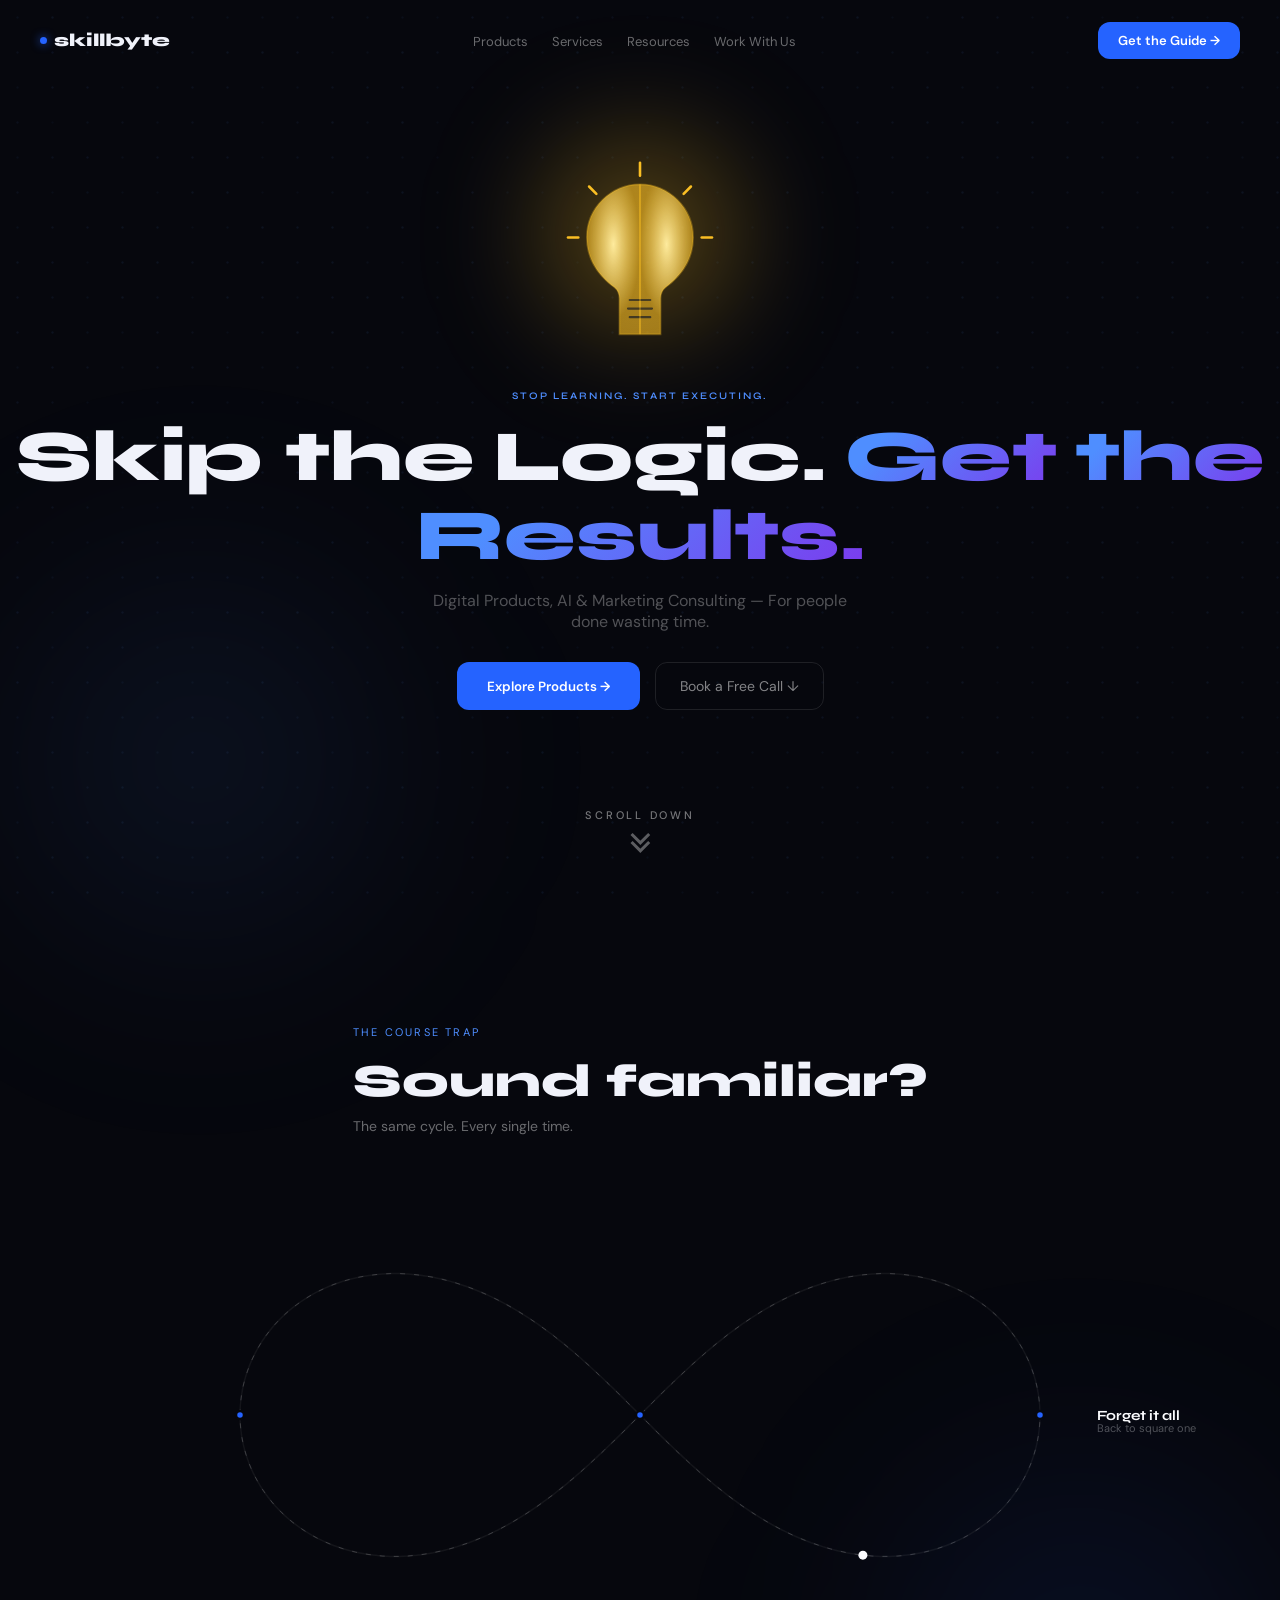
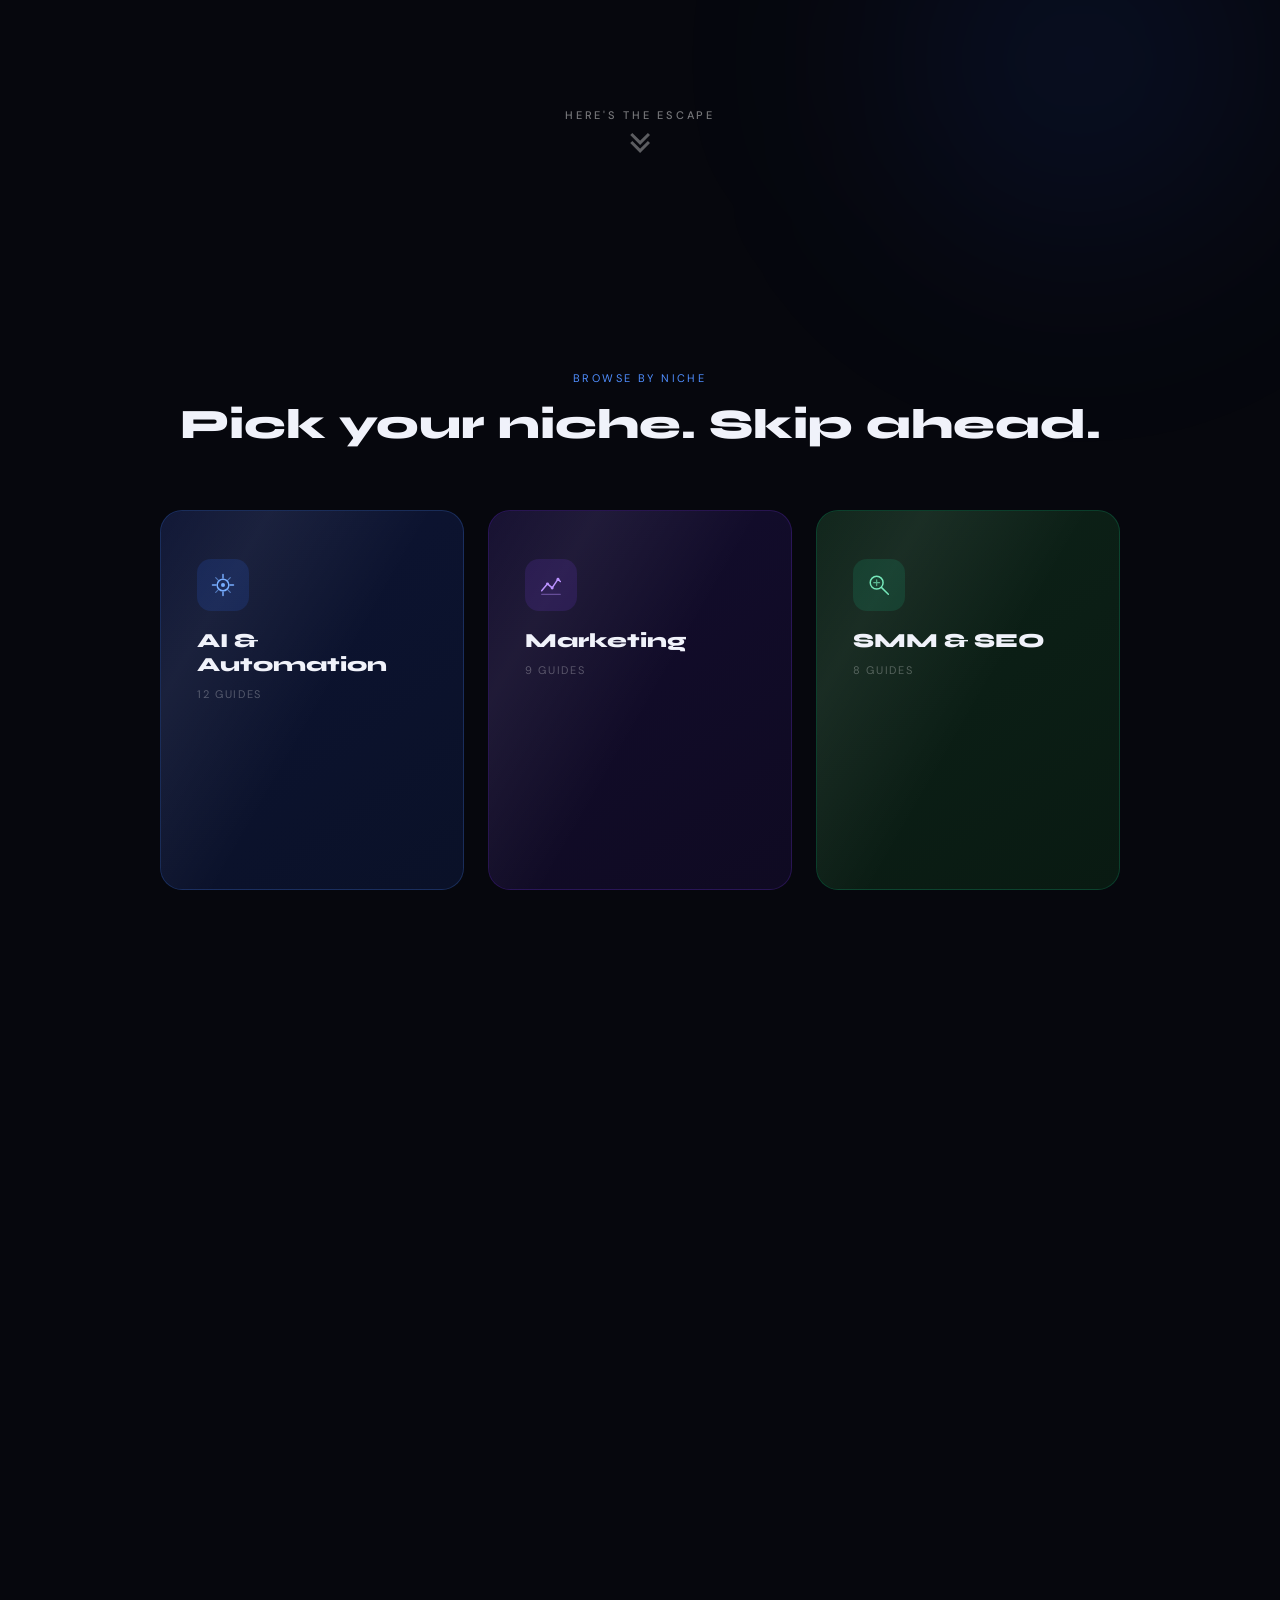
==== commit 12e9824a: "Home Copy" ====
--- a/index.html
+++ b/index.html
@@ -5,16 +5,16 @@
   <meta name="viewport" content="width=device-width, initial-scale=1.0">
 
   <!-- ── PRIMARY SEO ── -->
-  <title>Skillbyte | Learn It. Use It Today. Bite-Sized Guides from $9</title>
+  <title>Skillbyte | Skip the Logic. Get the Results. Digital Products, AI & Marketing Consulting</title>
   <meta name="description" content="Skillbyte publishes ruthlessly edited, bite-sized guides on AI, Marketing, and SEO. Zero fluff. Go from zero to doing in a single 45-minute read. From $9.">
   <meta name="keywords" content="bite-sized guides, AI guides, marketing guides, SEO guides, online learning, practical guides, no-fluff learning">
-  <meta name="author" content="Skillbyte">
-  <link rel="canonical" href="https://skillbyte.co/">
+  <meta name="author" content="SkiptheLogic">
+  <link rel="canonical" href="https://skiptheLogic.com/">
 
   <!-- ── OPEN GRAPH (Facebook / LinkedIn) ── -->
   <meta property="og:type" content="website">
   <meta property="og:url" content="https://skillbyte.co/">
-  <meta property="og:title" content="Skillbyte | Bite-Sized Guides. Zero Fluff. Straight to Doing.">
+  <meta property="og:title" content="SkiptheLogic | Digital Products, AI Automation & Marketing Services">
   <meta property="og:description" content="Break the course loop. Skillbyte guides get you from zero to doing in 45 minutes flat — starting from $9.">
   <meta property="og:image" content="https://skillbyte.co/og-image.png">
   <meta property="og:site_name" content="Skillbyte">
@@ -22,7 +22,8 @@
   <!-- ── TWITTER CARD ── -->
   <meta name="twitter:card" content="summary_large_image">
   <meta name="twitter:url" content="https://skillbyte.co/">
-  <meta name="twitter:title" content="Skillbyte | Bite-Sized Guides. Zero Fluff. Straight to Doing.">
+  <meta name="twitter:title" content="SkiptheLogic | Digital Products, AI & Marketing Consulting — For people done wasting time.
+">
   <meta name="twitter:description" content="Break the course loop. Skillbyte guides get you from zero to doing in 45 minutes flat — starting from $9.">
   <meta name="twitter:image" content="https://skillbyte.co/og-image.png">
 
@@ -75,8 +76,9 @@
       </a>
       <ul class="nav-links">
         <li><a href="#featured">Products</a></li>
-        <li><a href="#trap">How it works</a></li>
-        <li><a href="#agency">Pricing</a></li>
+        <li><a href="#trap">Services</a></li>
+        <li><a href="#agency">Resources</a></li>
+        <li><a href="#agency">Work With Us</a></li>
       </ul>
       <button class="bp" style="padding:10px 20px; font-size:13px" onclick="document.getElementById('agency').scrollIntoView({behavior:'smooth'})">Get the Guide →</button>
     </nav>
@@ -117,18 +119,19 @@
     </div>
 
     <div class="content">
-      <p class="eyebrow" id="ey">No more course fatigue</p>
+      <p class="eyebrow" id="ey">Stop learning. Start executing.</p>
       <h1>
-        <span class="word" id="w0">Learn</span>
-        <span class="word" id="w1">it.</span>
-        <span class="word accent" id="w2">Use</span>
-        <span class="word accent" id="w3">it</span>
-        <span class="word accent" id="w4">today.</span>
+        <span class="word" id="w0">Skip the</span>
+        <span class="word" id="w1"> Logic.</span>
+        <span class="word accent" id="w2">Get</span>
+        <span class="word accent" id="w3">the</span>
+        <span class="word accent" id="w4">Results.</span>
       </h1>
-      <p class="sub" id="sub">Bite-sized guides. Zero fluff. Straight to doing.</p>
+      <p class="sub" id="sub">Digital Products, AI & Marketing Consulting — For people done wasting time.</p>
       <div class="btns" id="btns">
-        <button class="bp" onclick="document.getElementById('featured').scrollIntoView({behavior:'smooth'})">Browse Guides — from $9</button>
-        <button class="bs" onclick="document.getElementById('trap').scrollIntoView({behavior:'smooth'})">See how it works ↓</button>
+        <button class="bp" onclick="document.getElementById('featured').scrollIntoView({behavior:'smooth'})">Explore Products →
+</button>
+        <button class="bs" onclick="document.getElementById('trap').scrollIntoView({behavior:'smooth'})">Book a Free Call ↓</button>
       </div>
     </div>
   </div>
@@ -165,7 +168,7 @@
   <!-- FEATURED / NICHE CARDS -->
   <section id="featured" aria-labelledby="featured-heading">
     <p class="sb-eyebrow reveal-item">Browse by niche</p>
-    <h2 class="sb-section-title reveal-item" id="featured-heading">Pick your field. Start doing.</h2>
+    <h2 class="sb-section-title reveal-item" id="featured-heading">Pick your niche. Skip ahead.</h2>
 
     <div class="nc-grid reveal-item">
       <a class="nc-card nc-ai" href="https://youtube.com" target="_blank" rel="noopener noreferrer" aria-label="Browse AI & Automation guides — 12 guides available">
@@ -289,10 +292,10 @@
     </div>
 
     <div class="ab-right reveal-item">
-      <p class="ab-eyebrow">About Skillbyte</p>
-      <h2 class="ab-heading" id="about-heading">We cut the fluff.<br><span>You get results.</span></h2>
-      <p class="ab-desc">Skillbyte was built for people who are done watching 8-hour courses and still feeling stuck. Every guide we publish is battle-tested, ruthlessly edited, and designed to get you from zero to doing — in a single sitting.</p>
-      <ul class="ab-stats" aria-label="Skillbyte statistics">
+      <p class="ab-eyebrow">AAbout SkiptheLogic</p>
+      <h2 class="ab-heading" id="about-heading">We skip the theory.<br><span>You get traction.</span></h2>
+      <p class="ab-desc">SkiptheLogic was built for people exhausted from watching 8-hour courses and still feeling stuck. Every product we publish — and every consulting engagement we take — is battle-tested, zero-fluff, and built to move the needle fast.</p>
+      <ul class="ab-stats" aria-label="SkiptheLogic statistics">
         <li><span class="ab-stat-num">12+</span><span class="ab-stat-label">Guides published</span></li>
         <li><span class="ab-stat-num">840+</span><span class="ab-stat-label">Active readers</span></li>
         <li><span class="ab-stat-num">45min</span><span class="ab-stat-label">Avg. read time</span></li>
@@ -306,7 +309,7 @@
 
   <!-- TESTIMONIALS -->
   <section id="testimonials" aria-labelledby="testimonials-heading">
-    <p class="tm-eyebrow reveal-item">What readers say</p>
+    <p class="tm-eyebrow reveal-item">What clients say</p>
     <h2 class="tm-title reveal-item" id="testimonials-heading">Real results. Real people.</h2>
     <p class="tm-sub reveal-item">Drag the card or hit next — hear it from them.</p>
     <div class="tm-stack-wrap" role="region" aria-label="Testimonial cards"></div>
@@ -320,36 +323,38 @@
   <!-- AGENCY / BUSINESS SERVICES -->
   <section id="agency" aria-labelledby="agency-heading">
     <div class="agency-left reveal-item">
-      <p class="ag-eyebrow">Skillbyte Agency</p>
+      <p class="ag-eyebrow">SkiptheLogic Services</p>
       <h2 class="ag-heading" id="agency-heading">We build growth<br><span>systems for businesses.</span></h2>
-      <p class="ag-desc">Beyond guides — Skillbyte runs a boutique agency helping businesses scale with AI-powered marketing, automation, and strategic content. If you're serious about growth, let's talk.</p>
+      <p class="ag-desc">Beyond products — SkiptheLogic runs a consulting practice helping businesses scale with AI automation, smart marketing, and SEO that works in 2026 and beyond. Serious about growth? Let's talk.</p>
 
       <ul class="ag-services">
         <li>
           <div class="ag-service-icon" aria-hidden="true"><svg viewBox="0 0 24 24" fill="none"><path d="M12 2L2 7l10 5 10-5-10-5zM2 17l10 5 10-5M2 12l10 5 10-5" stroke="currentColor" stroke-width="1.8" stroke-linecap="round" stroke-linejoin="round"/></svg></div>
-          <div><strong>AI &amp; Automation</strong><p>Cut costs, automate workflows, and outpace competitors with custom AI systems.</p></div>
+          <div><h3>AI &amp; AI Automation Consulting</h3><p>Custom AI systems that cut costs, kill repetitive tasks, and give you a real edge.</p></div>
         </li>
         <li>
           <div class="ag-service-icon" aria-hidden="true"><svg viewBox="0 0 24 24" fill="none"><path d="M22 12h-4l-3 9L9 3l-3 9H2" stroke="currentColor" stroke-width="1.8" stroke-linecap="round" stroke-linejoin="round"/></svg></div>
-          <div><strong>Growth Marketing</strong><p>Data-driven funnels, paid ads, and SEO strategies that deliver measurable ROI.</p></div>
+          <div><h3>SEO & AI Ranking</h3><p>Rank on Google and inside AI search results — content strategy built for 2026.
+</p></div>
         </li>
         <li>
           <div class="ag-service-icon" aria-hidden="true"><svg viewBox="0 0 24 24" fill="none"><circle cx="12" cy="12" r="10" stroke="currentColor" stroke-width="1.8"/><path d="M12 8v4l3 3" stroke="currentColor" stroke-width="1.8" stroke-linecap="round"/></svg></div>
-          <div><strong>Content &amp; Brand</strong><p>Authority-building content systems that attract the right clients on autopilot.</p></div>
+          <div><h3>Social Media Marketing </h3><p>Platform-specific SMM strategies that build authority and turn followers into revenue.
+</p></div>
         </li>
       </ul>
 
       <div class="ag-cta-row">
-        <a href="#ag-form" class="ag-cta-btn" onclick="document.getElementById('ag-form').scrollIntoView({behavior:'smooth'});return false;">Book a Free Call →</a>
-        <p class="ag-trust">Trusted by 20+ businesses worldwide</p>
+        <a href="#ag-form" class="ag-cta-btn" onclick="document.getElementById('ag-form').scrollIntoView({behavior:'smooth'});return false;">Book a Free Strategy Call →</a>
+        <p class="ag-trust">Trusted by 20+ businesses across e-commerce, SaaS, coaching & marketing</p>
       </div>
     </div>
 
     <div class="agency-right reveal-item" id="ag-form">
       <div class="ag-form-card">
         <div class="ag-form-header">
-          <h3>Let's talk about your business</h3>
-          <p>Fill in the details and we'll be in touch within 24 hours.</p>
+          <h3>Let's talk about your growth</h3>
+          <p>Fill in the details. We respond within 24 hours — personally.</p>
         </div>
 
         <div id="ag-form-body">
@@ -391,12 +396,12 @@
           <div class="ag-field">
             <label>Primary Goal *</label>
             <div class="ag-goal-grid" role="group" aria-label="Select your primary goal">
-              <button type="button" class="ag-goal-btn" data-val="More leads">📈 More Leads</button>
-              <button type="button" class="ag-goal-btn" data-val="AI automation">🤖 AI Automation</button>
-              <button type="button" class="ag-goal-btn" data-val="Brand authority">🏆 Brand Authority</button>
-              <button type="button" class="ag-goal-btn" data-val="Scale revenue">💰 Scale Revenue</button>
-              <button type="button" class="ag-goal-btn" data-val="Content system">✍️ Content System</button>
-              <button type="button" class="ag-goal-btn" data-val="Other">🎯 Other</button>
+              <button type="button" class="ag-goal-btn" data-val="More leads">More Leads</button>
+              <button type="button" class="ag-goal-btn" data-val="AI automation">AI Automation</button>
+              <button type="button" class="ag-goal-btn" data-val="Brand authority">Brand Authority</button>
+              <button type="button" class="ag-goal-btn" data-val="Scale revenue">Scale Revenue</button>
+              <button type="button" class="ag-goal-btn" data-val="Content system">Content System</button>
+              <button type="button" class="ag-goal-btn" data-val="Other">Other</button>
             </div>
           </div>
 
@@ -421,8 +426,8 @@
 
         <div id="ag-success" style="display:none;" class="ag-success-state" role="alert" aria-live="polite">
           <div class="ag-success-icon" aria-hidden="true">✓</div>
-          <h3>You're booked in!</h3>
-          <p>We've received your details and will reach out within 24 hours to confirm your strategy call time.</p>
+          <h3>You're in. We'll be in touch shortly.</h3>
+          <p>We've received your details and will reach out within 24 hours. Check your inbox for a confirmation.</p>
           <p class="ag-success-sub">Check your inbox — we may send a quick confirmation email.</p>
         </div>
       </div>
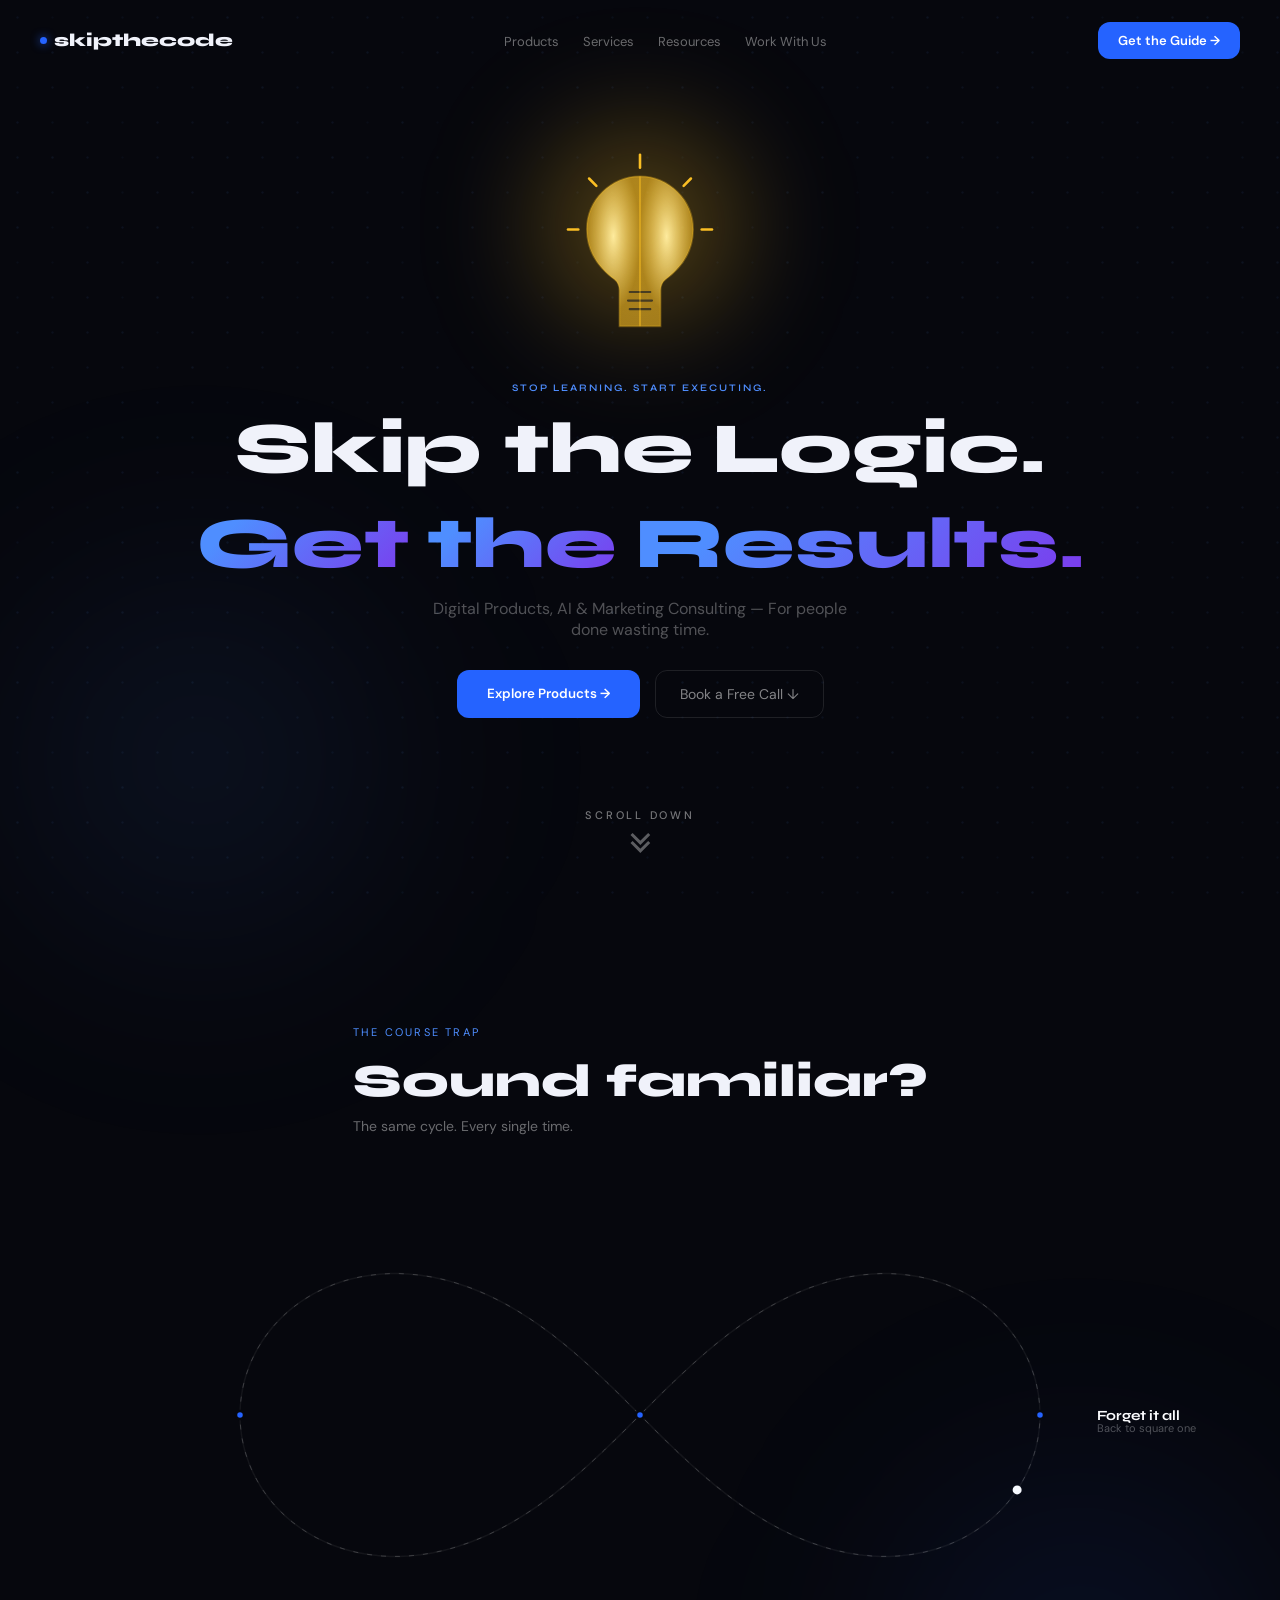
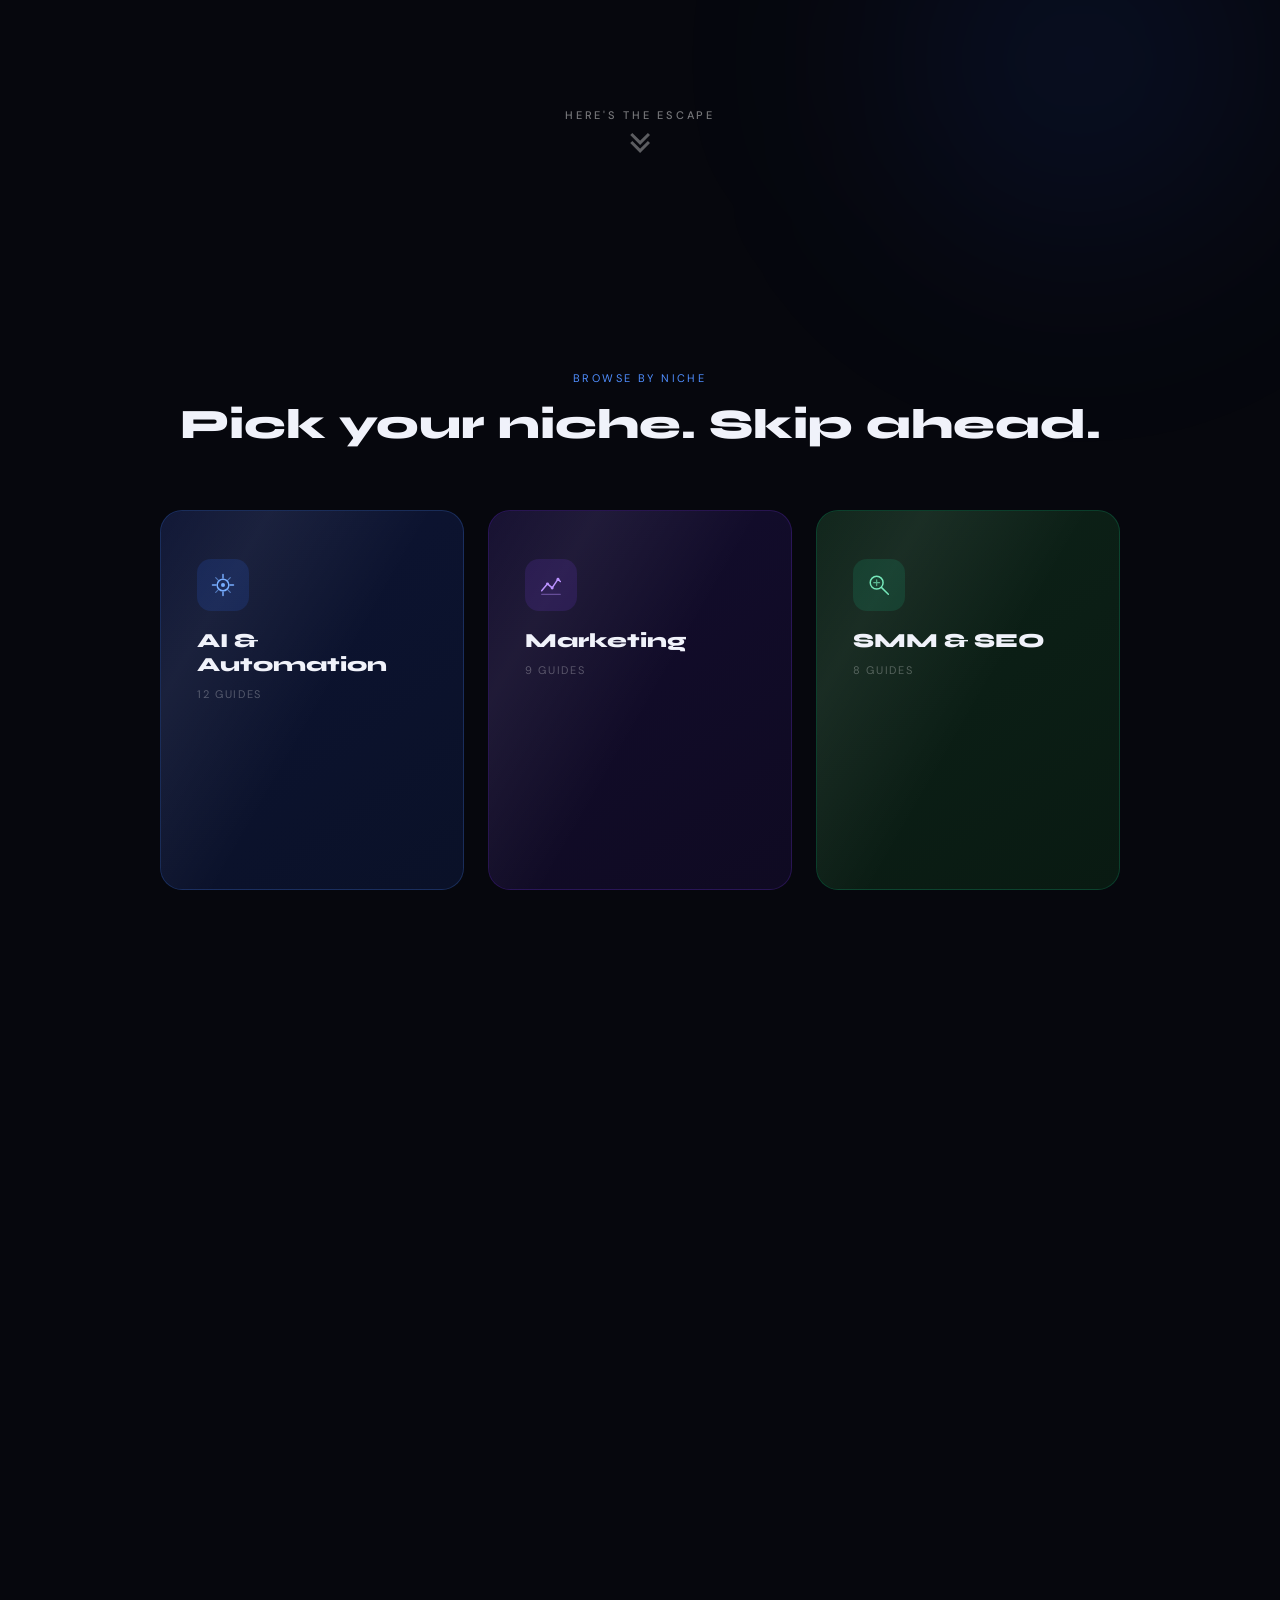
==== commit cb8b9b51: "homepage copy01" ====
--- a/index.html
+++ b/index.html
@@ -5,9 +5,9 @@
   <meta name="viewport" content="width=device-width, initial-scale=1.0">
 
   <!-- ── PRIMARY SEO ── -->
-  <title>Skillbyte | Skip the Logic. Get the Results. Digital Products, AI & Marketing Consulting</title>
-  <meta name="description" content="Skillbyte publishes ruthlessly edited, bite-sized guides on AI, Marketing, and SEO. Zero fluff. Go from zero to doing in a single 45-minute read. From $9.">
-  <meta name="keywords" content="bite-sized guides, AI guides, marketing guides, SEO guides, online learning, practical guides, no-fluff learning">
+  <title>SkiptheLogic | Digital Products, AI Automation & Marketing Consulting</title>
+  <meta name="description" content="Skip the Logic offers Digital Products and Consulting Services for AI automation, SEO, and Social Media marketing. Start executing.">
+  <meta name="keywords" content="digital products online, AI automation consulting, SEO consulting, social media marketing services, online courses, how to rank on AI, marketing consulting, SMM, prompt engineering, AI workflow tools">
   <meta name="author" content="SkiptheLogic">
   <link rel="canonical" href="https://skiptheLogic.com/">
 
@@ -20,12 +20,12 @@
   <meta property="og:site_name" content="Skillbyte">
 
   <!-- ── TWITTER CARD ── -->
-  <meta name="twitter:card" content="summary_large_image">
+  <!-- <meta name="twitter:card" content="summary_large_image">
   <meta name="twitter:url" content="https://skillbyte.co/">
   <meta name="twitter:title" content="SkiptheLogic | Digital Products, AI & Marketing Consulting — For people done wasting time.
 ">
   <meta name="twitter:description" content="Break the course loop. Skillbyte guides get you from zero to doing in 45 minutes flat — starting from $9.">
-  <meta name="twitter:image" content="https://skillbyte.co/og-image.png">
+  <meta name="twitter:image" content="https://skillbyte.co/og-image.png"> -->
 
   <!-- ── STRUCTURED DATA (JSON-LD) ── -->
   <script type="application/ld+json">
@@ -33,9 +33,9 @@
     "@context": "https://schema.org",
     "@type": "Organization",
     "name": "Skillbyte",
-    "url": "https://skillbyte.co",
+    "url": "https://skipthecode.com",
     "description": "Bite-sized, practical guides on AI, Marketing, and SEO. Zero fluff — go from zero to doing in a single sitting.",
-    "logo": "https://skillbyte.co/logo.png",
+    "logo": "https://skipthecode/logo.png",
     "contactPoint": {
       "@type": "ContactPoint",
       "contactType": "Customer Support",
@@ -72,7 +72,7 @@
 
     <nav aria-label="Main navigation">
       <a href="/" class="logo" aria-label="Skillbyte home">
-        <span class="logo-dot" aria-hidden="true"></span>skillbyte
+        <span class="logo-dot" aria-hidden="true"></span>skipthecode
       </a>
       <ul class="nav-links">
         <li><a href="#featured">Products</a></li>
@@ -123,6 +123,8 @@
       <h1>
         <span class="word" id="w0">Skip the</span>
         <span class="word" id="w1"> Logic.</span>
+      </h1>
+      <h1>
         <span class="word accent" id="w2">Get</span>
         <span class="word accent" id="w3">the</span>
         <span class="word accent" id="w4">Results.</span>
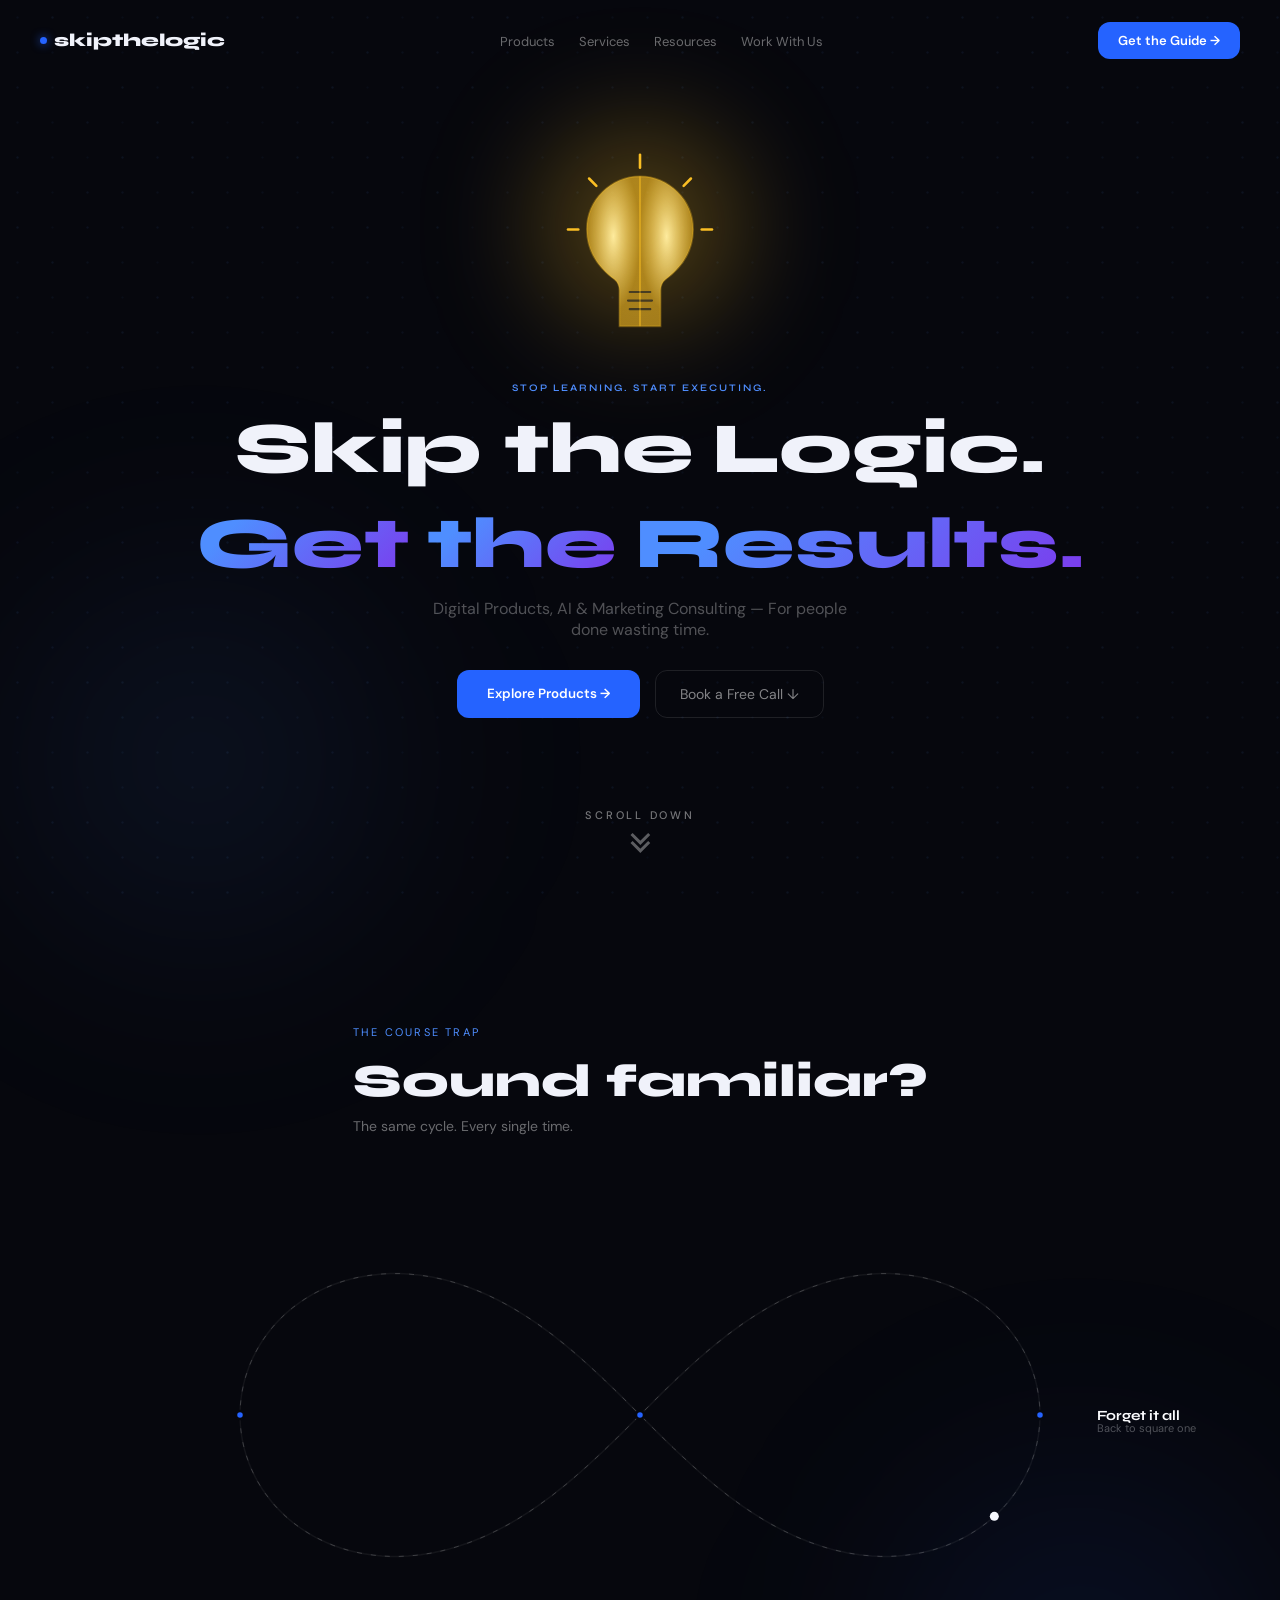
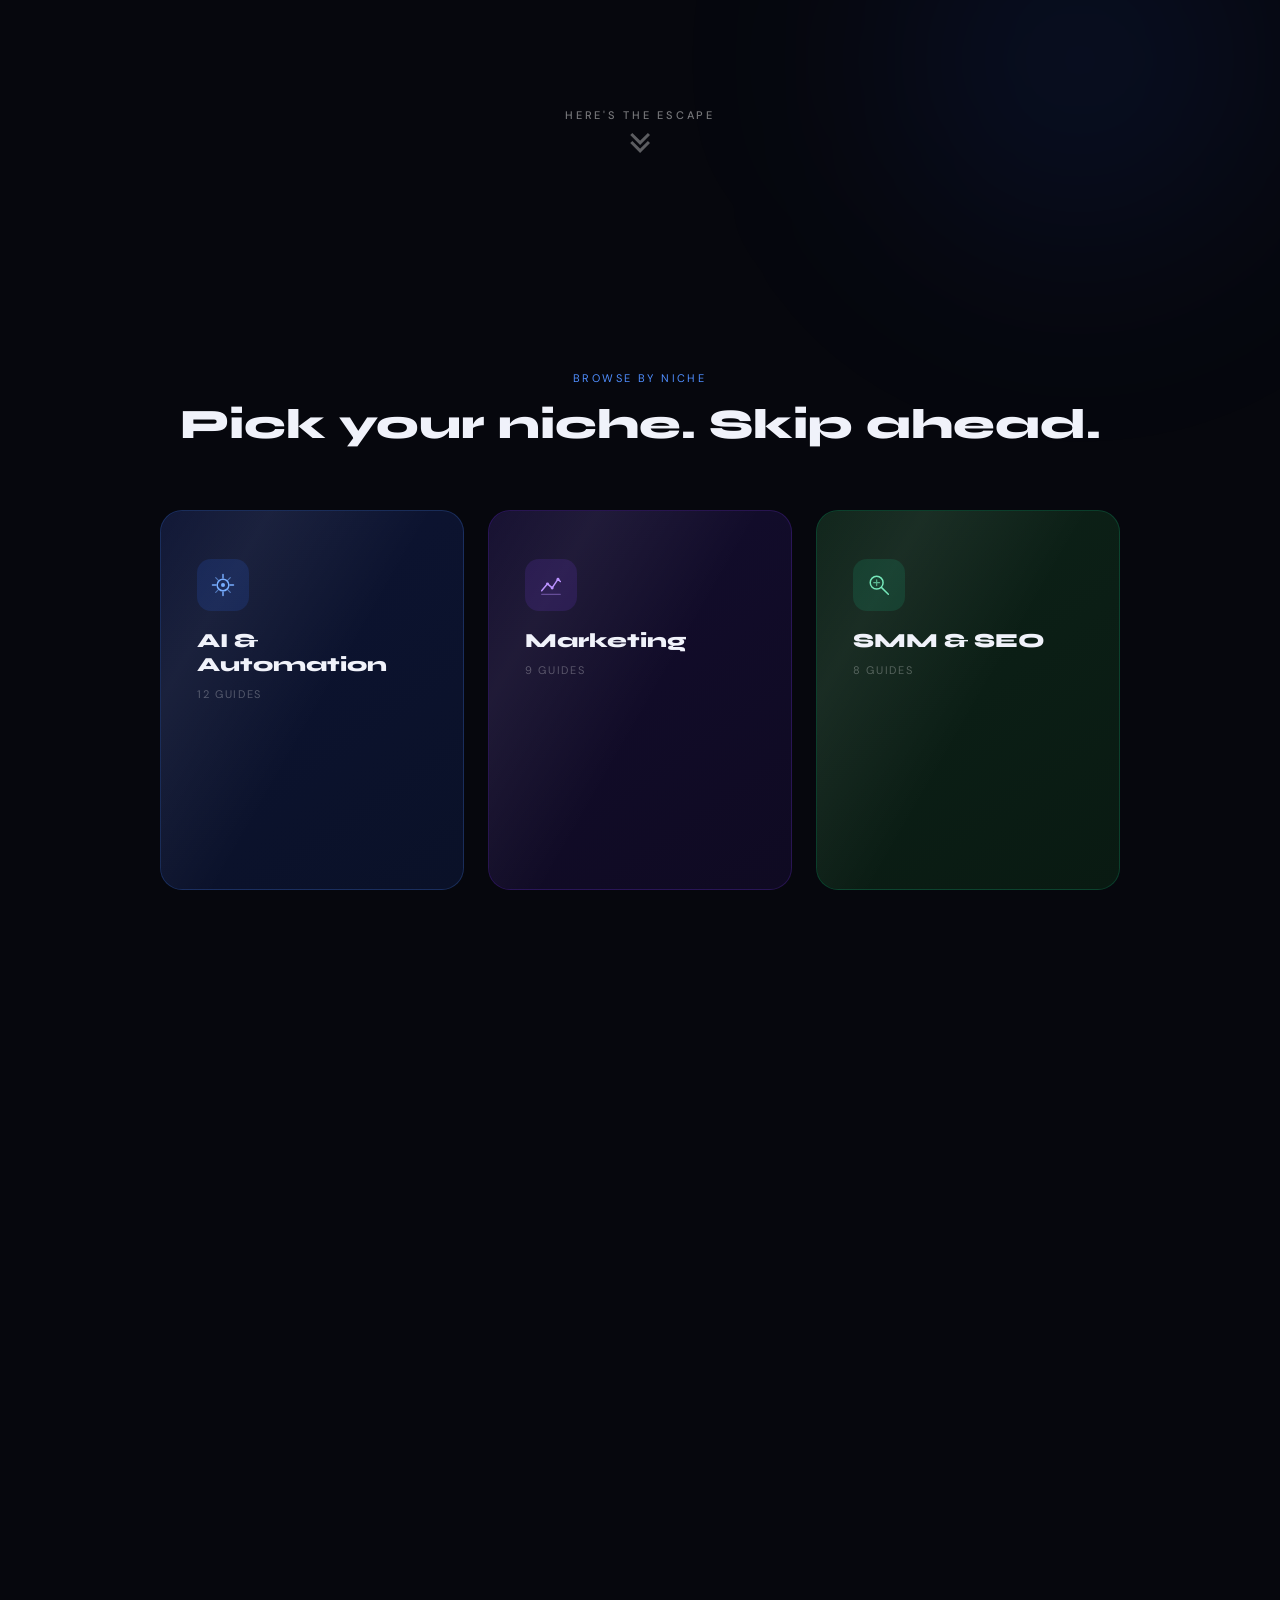
==== commit 47a07d39: "homecopy02" ====
--- a/index.html
+++ b/index.html
@@ -72,7 +72,7 @@
 
     <nav aria-label="Main navigation">
       <a href="/" class="logo" aria-label="Skillbyte home">
-        <span class="logo-dot" aria-hidden="true"></span>skipthecode
+        <span class="logo-dot" aria-hidden="true"></span>skipthelogic
       </a>
       <ul class="nav-links">
         <li><a href="#featured">Products</a></li>
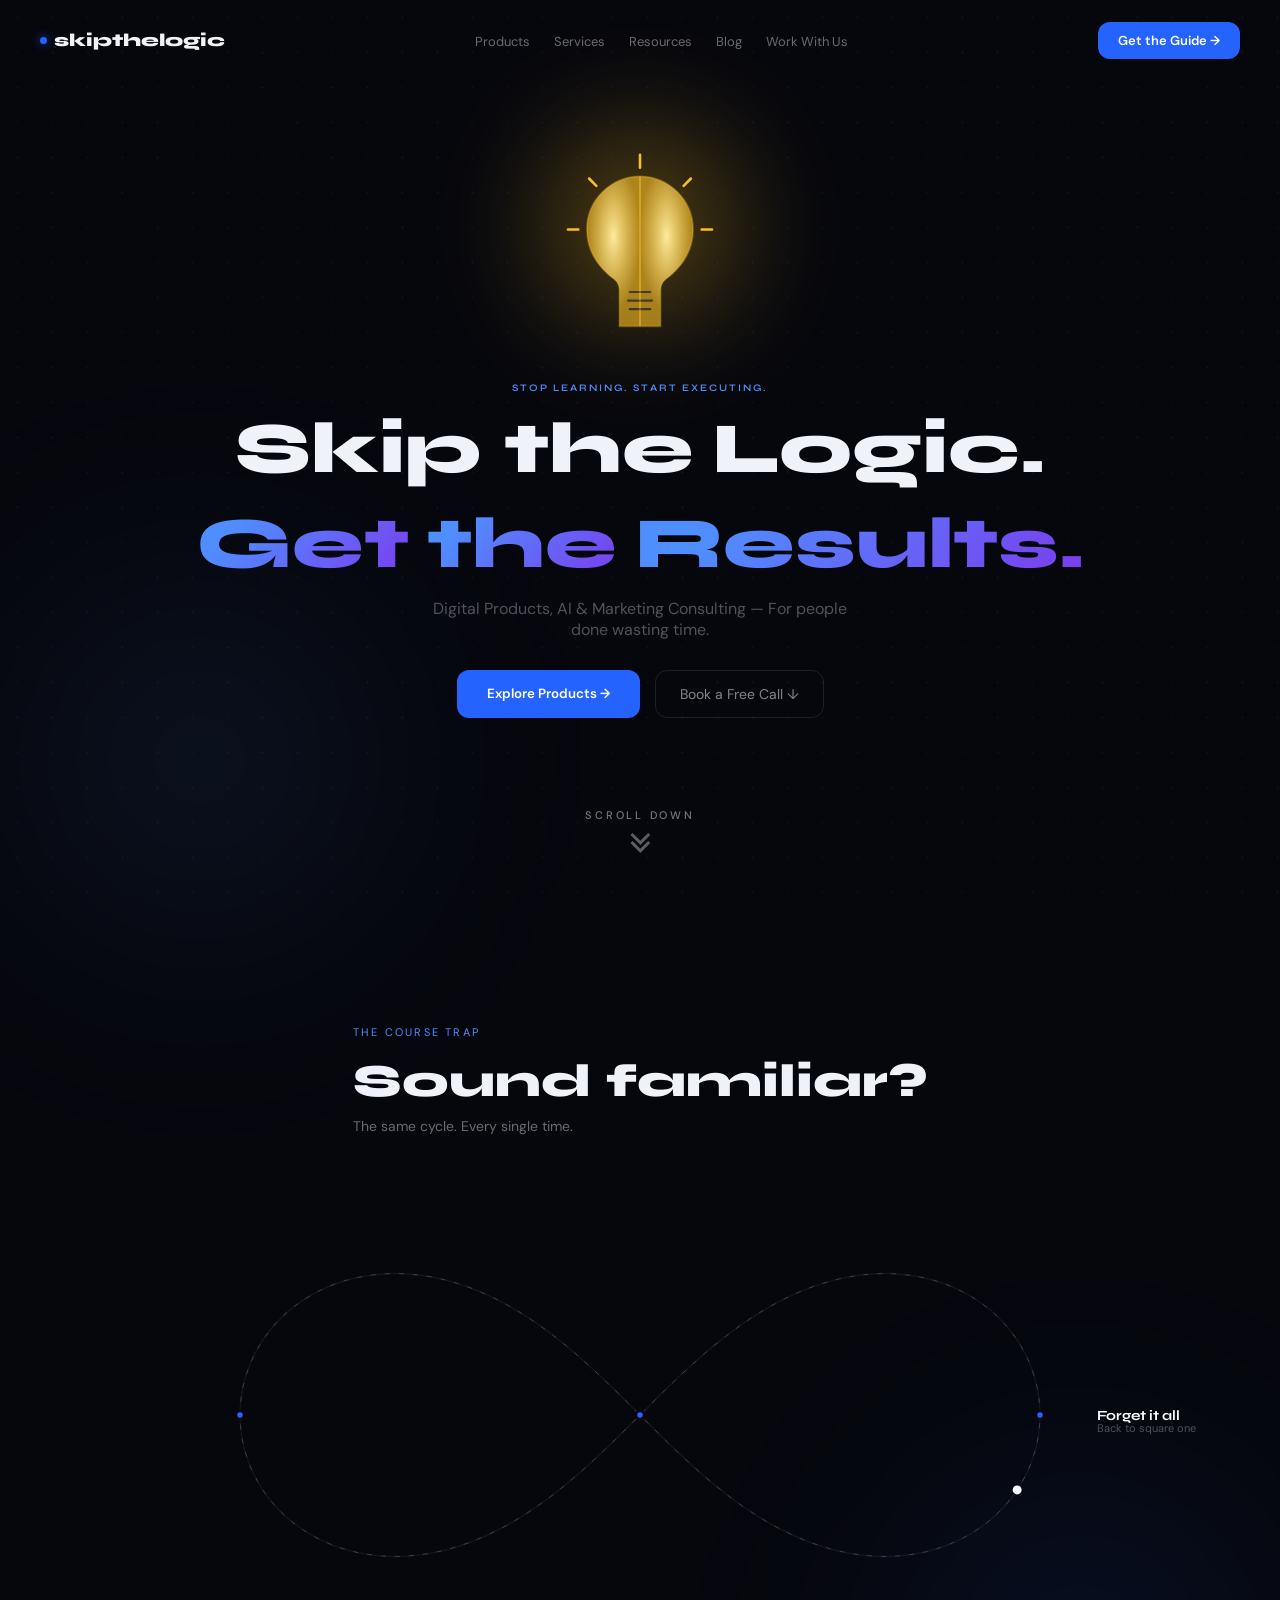
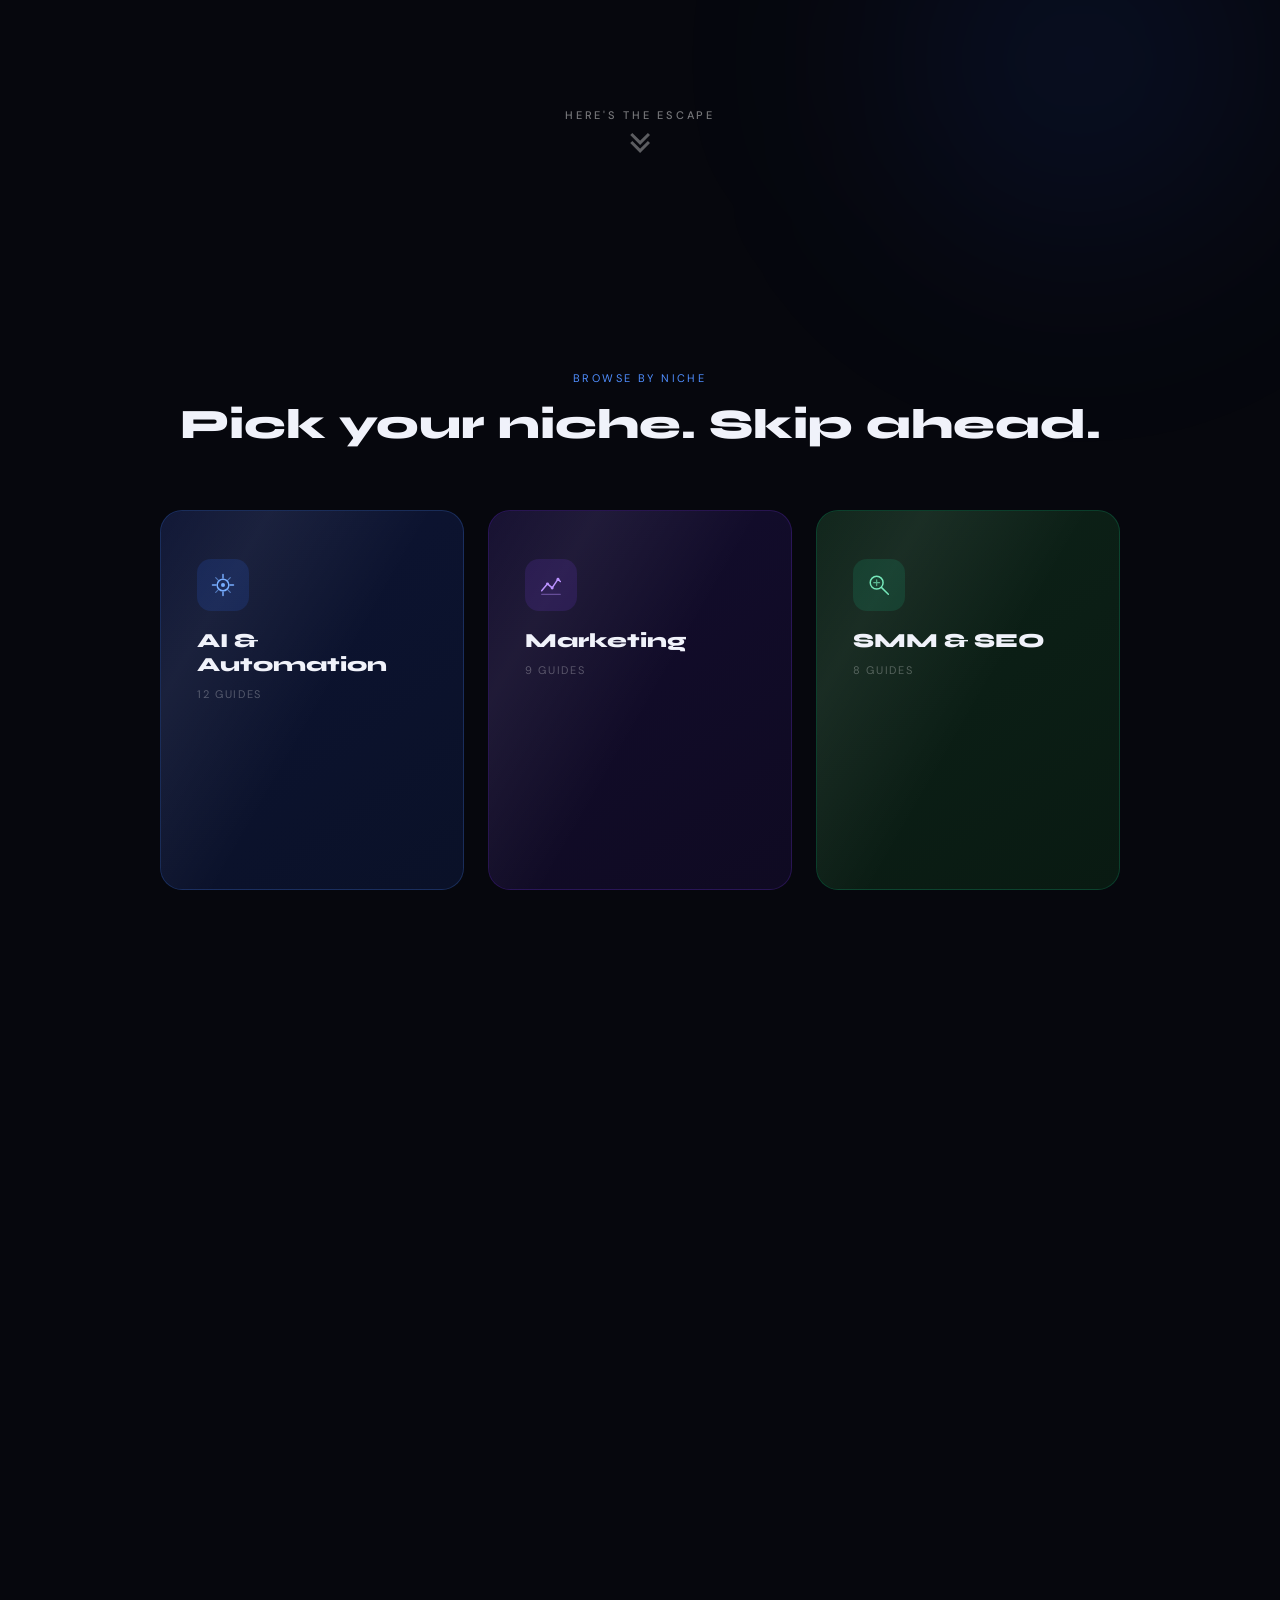
==== commit b8132500: "NavBlog" ====
--- a/index.html
+++ b/index.html
@@ -78,6 +78,7 @@
         <li><a href="#featured">Products</a></li>
         <li><a href="#trap">Services</a></li>
         <li><a href="#agency">Resources</a></li>
+         <li><a href="blog/index_blog.html">Blog</a></li>
         <li><a href="#agency">Work With Us</a></li>
       </ul>
       <button class="bp" style="padding:10px 20px; font-size:13px" onclick="document.getElementById('agency').scrollIntoView({behavior:'smooth'})">Get the Guide →</button>
